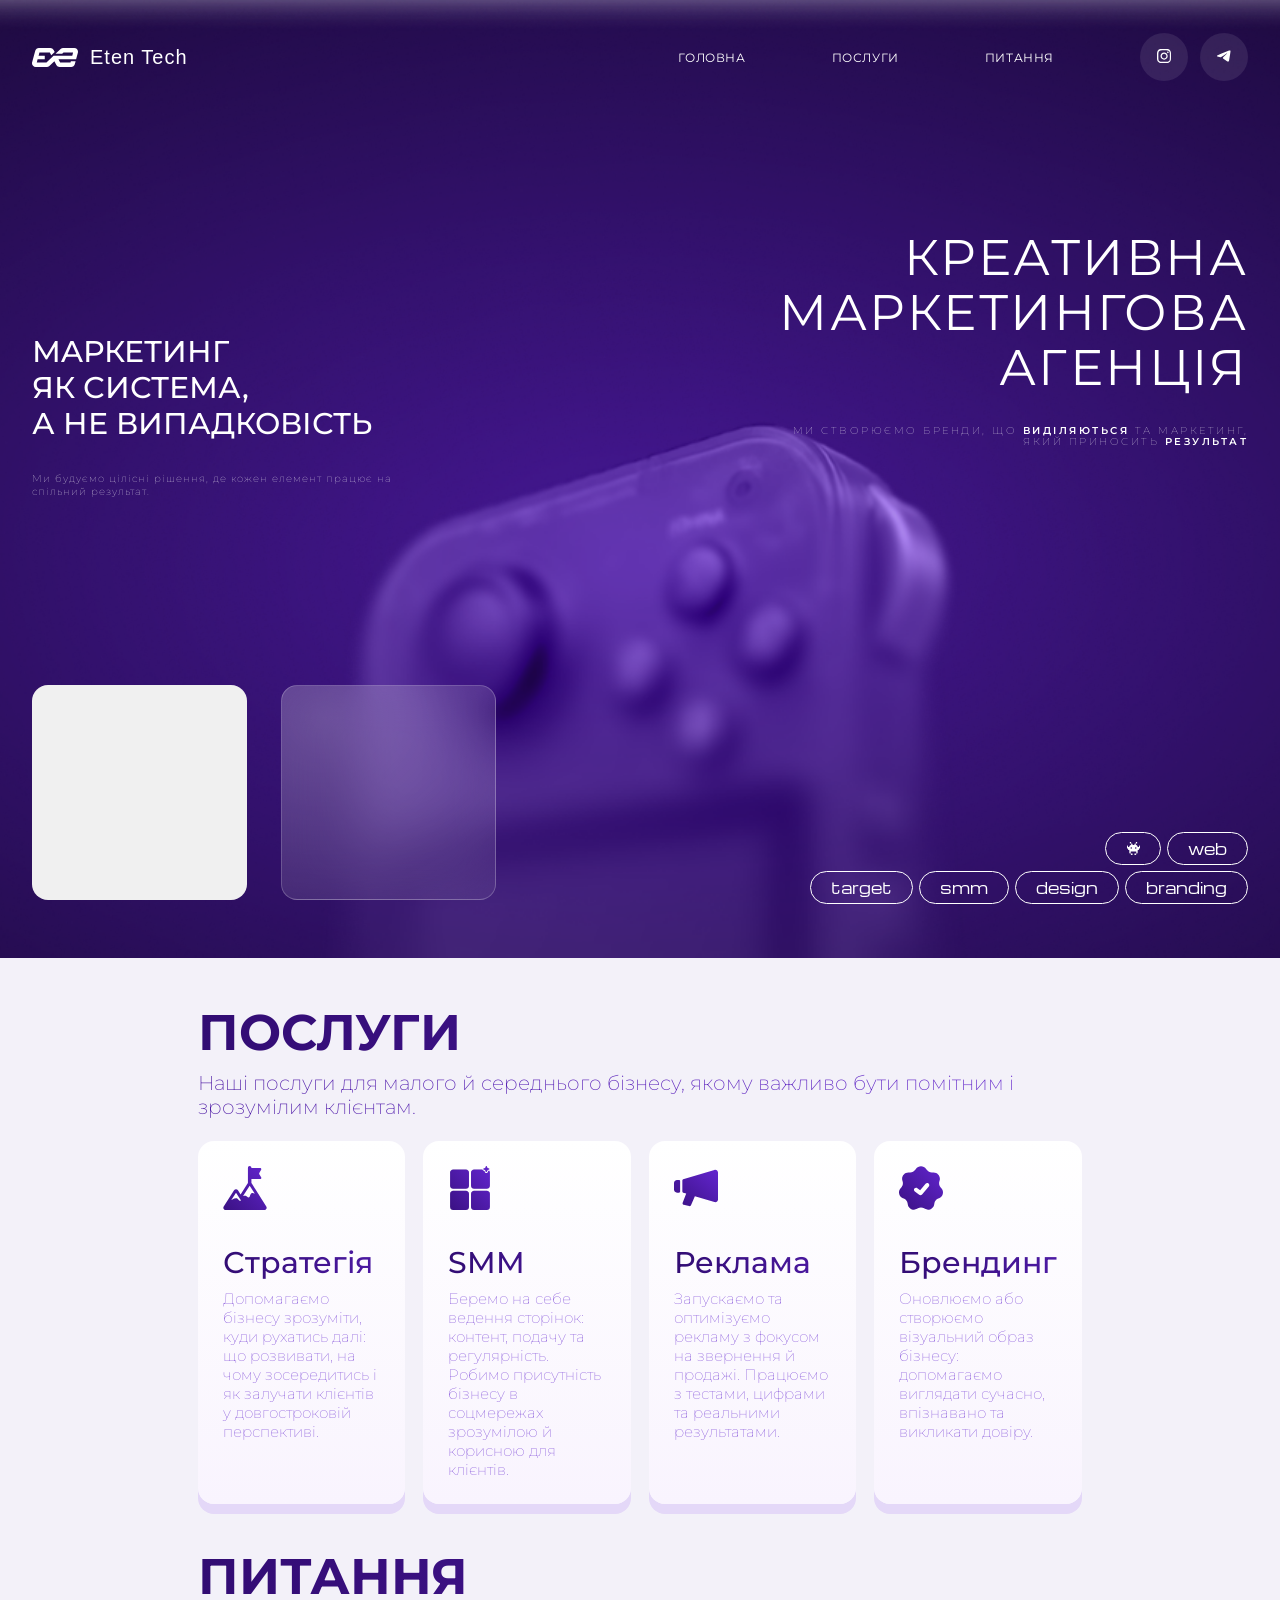
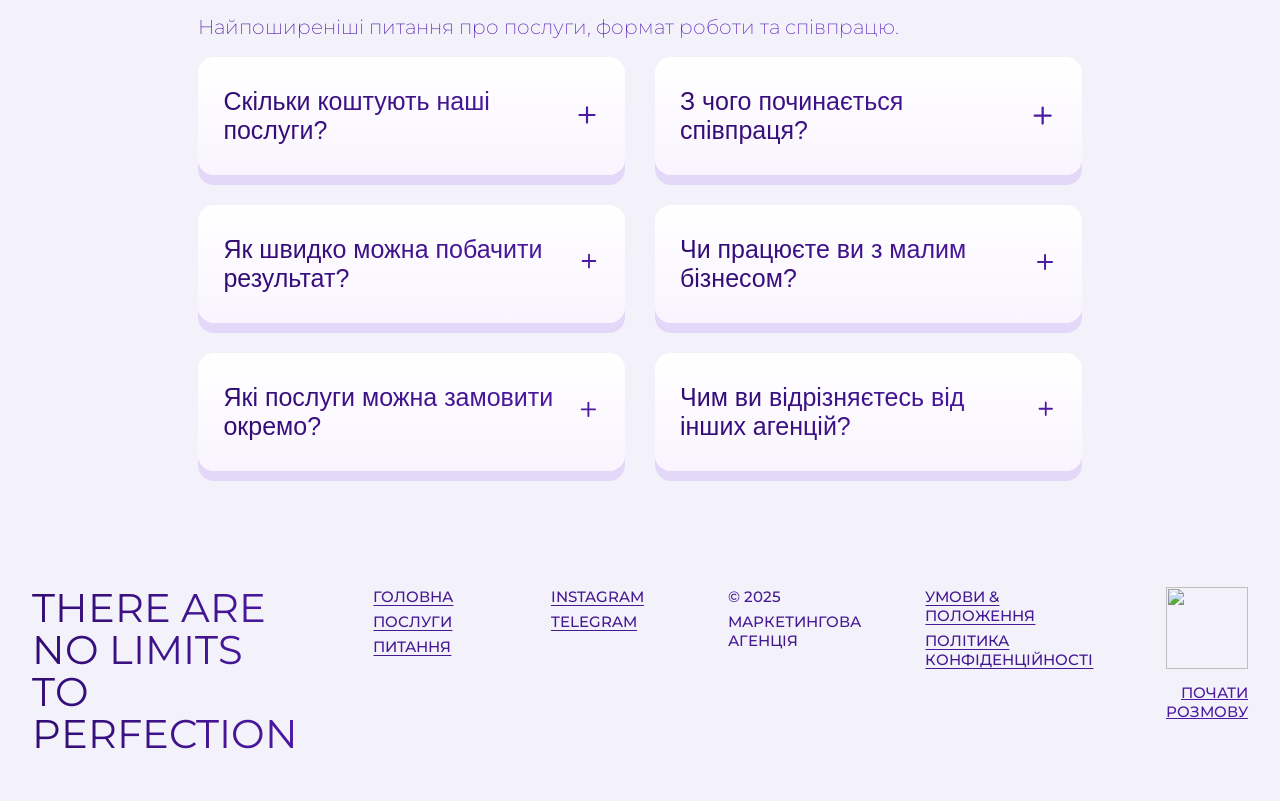
==== index.html @ 9792877c "Update font links in index.html" ====
<!doctype html>
<html lang="uk">
<head>
  <meta charset="utf-8">
  <meta name="viewport" content="width=device-width, initial-scale=1">
  <title>eten tech</title>
  <link rel="shortcut icon" href="images/logo_icon.svg" />
  <link rel="preconnect" href="https://fonts.googleapis.com">
  <link rel="preconnect" href="https://fonts.gstatic.com" crossorigin>
  <link rel="preload" as="image" href="images/hero-640.webp" media="(max-width: 600px)">
  <link rel="preload" as="image" href="images/hero-1080.webp" media="(min-width: 601px)">
  <link href="https://fonts.googleapis.com/css2?family=Montserrat:wght@300;400;500;600;700;800&display=swap" rel="stylesheet">
  <link href="https://fonts.googleapis.com/css2?family=Michroma&display=swap" rel="stylesheet">
  <link rel="stylesheet" href="css/style.css">
</head>
<body>

  <header class="header">
    <div class="header__inner">
      <div class="header__left">
        <div class="header__logo" aria-label="Eten Tech logo">
          <img src="images/logo.svg" alt="Eten Tech logo">
        </div>
        <div class="header__brand">Eten Tech</div>
      </div>

      <div class="header__right">
        <nav class="header__nav" aria-label="Навігація">
          <a class="header__link" href="#home">ГОЛОВНА</a>
          <a class="header__link" href="#services">ПОСЛУГИ</a>
          <a class="header__link" href="#faq">ПИТАННЯ</a>
        </nav>

        <div class="header__icons" aria-label="Соц. іконки">
          <a class="header__iconBtn" href="https://www.instagram.com/eten_tech/" target="_blank" rel="noopener" aria-label="Instagram">
            <span class="header__iconSvg"><img src="images/icon1.svg" alt=""></span>
          </a>
          <a class="header__iconBtn" href="#" target="_blank" rel="noopener" aria-label="Telegram">
            <span class="header__iconSvg"><img src="images/icon2.svg" alt=""></span>
          </a>
        </div>

        <button class="header__burger" type="button" aria-label="Menu" aria-expanded="false">
          <span></span><span></span><span></span>
        </button>
      </div>
    </div>

    <div class="header__drawer" aria-hidden="true">
      <nav class="header__drawerNav" aria-label="Навігація (mobile)">
        <a class="header__drawerLink" href="#home">ГОЛОВНА</a>
        <a class="header__drawerLink" href="#services">ПОСЛУГИ</a>
        <a class="header__drawerLink" href="#faq">ПИТАННЯ</a>
      </nav>
      <div class="header__drawerSocial" aria-label="Соцмережі">
        <a class="header__drawerIconBtn" href="https://www.instagram.com/eten_tech/" target="_blank" rel="noopener" aria-label="Instagram">
          <img src="images/icon1.svg" alt="">
        </a>
        <a class="header__drawerIconBtn" href="#" target="_blank" rel="noopener" aria-label="Telegram">
          <img src="images/icon2.svg" alt="">
        </a>
      </div>
    </div>
  </header>

  <section class="hero" id="home">
    <div class="hero__bg"></div>
    <div class="hero__inner">
      <div class="hero__leftBlock">
        <div class="hero__leftText">
          МAРКЕТИНГ<br>ЯК СИСТЕМА,<br>А НЕ ВИПАДКОВІСТЬ
        </div>
        <p class="hero__leftDesc">
          Ми будуємо цілісні рішення, де кожен елемент працює на спільний результат.
        </p>
        <div class="hero__squares">
          <div class="hero__square hero__square--light"></div>
          <div class="hero__square hero__square--glass"></div>
        </div>
      </div>

      <div class="hero__rightText">
        КРЕАТИВНА<br>МАРКЕТИНГОВА<br>АГЕНЦІЯ
        <p class="hero__desc">
          Ми створюємо бренди, що <span>виділяються</span> та маркетинг,<br>
          який приносить <span>результат</span>
        </p>
      </div>

      <div class="hero__chips">
        <div class="hero__chipsTop">
          <span class="chip chip--icon" aria-label="icon chip">
            <span class="chip__icon" aria-hidden="true">
              <img src="images/icon3.svg" alt="Icon 3">
            </span>
          </span>
          <span class="chip">web</span>
        </div>
        <div class="hero__chipsBottom">
          <span class="chip">target</span>
          <span class="chip">smm</span>
          <span class="chip">design</span>
          <span class="chip">branding</span>
        </div>
      </div>
    </div>
  </section>

  <main>
    <div class="container">
      <section id="services">
        <h3 class="sectionTitle">ПОСЛУГИ</h3>
        <p class="sectionDesc">
          Наші послуги для малого й середнього бізнесу, якому важливо бути помітним і зрозумілим клієнтам.
        </p>

        <div class="services">
          <article class="serviceCard">
            <div class="icon" aria-hidden="true">
              <img src="images/Vector.svg" alt="">
            </div>
            <h3>Стратегія</h3>
            <p>Допомагаємо бізнесу зрозуміти, куди рухатись далі: що розвивати, на чому зосередитись і як залучати клієнтів у довгостроковій перспективі.</p>
          </article>

          <article class="serviceCard">
            <div class="icon" aria-hidden="true">
              <img src="images/Vector-1.svg" alt="">
            </div>
            <h3>SMM</h3>
            <p>Беремо на себе ведення сторінок: контент, подачу та регулярність. Робимо присутність бізнесу в соцмережах зрозумілою й корисною для клієнтів.</p>
          </article>

          <article class="serviceCard">
            <div class="icon" aria-hidden="true">
              <img src="images/Vector-2.svg" alt="">
            </div>
            <h3>Реклама</h3>
            <p>Запускаємо та оптимізуємо рекламу з фокусом на звернення й продажі. Працюємо з тестами, цифрами та реальними результатами.</p>
          </article>

          <article class="serviceCard">
            <div class="icon" aria-hidden="true">
              <img src="images/Vector-3.svg" alt="">
            </div>
            <h3>Брендинг</h3>
            <p>Оновлюємо або створюємо візуальний образ бізнесу: допомагаємо виглядати сучасно, впізнавано та викликати довіру.</p>
          </article>
        </div>
      </section>

      <section class="faqWrap" id="faq">
        <h3 class="sectionTitle">ПИТАННЯ</h3>
        <p class="sectionDesc">Найпоширеніші питання про послуги, формат роботи та співпрацю.</p>

        <div class="faqGrid">
          <div class="faqCol" role="list">
            <div class="faqItem" data-open="false" role="listitem">
              <button class="faqBtn" type="button" aria-expanded="false">
                <span class="faqQ">Скільки коштують наші послуги?</span>
                <span class="plus" aria-hidden="true">
                  <svg viewBox="0 0 24 24" fill="none"><path d="M12 5v14M5 12h14" stroke="currentColor" stroke-width="2" stroke-linecap="round"/></svg>
                </span>
              </button>
              <div class="faqA"><p>Вартість залежить від задач, обсягу робіт та цілей бізнесу. Після короткого обговорення ми пропонуємо індивідуальний формат і бюджет.</p></div>
            </div>
            <div class="faqItem" data-open="false" role="listitem">
              <button class="faqBtn" type="button" aria-expanded="false">
                <span class="faqQ">Як швидко можна побачити результат?</span>
                <span class="plus" aria-hidden="true">
                  <svg viewBox="0 0 24 24" fill="none"><path d="M12 5v14M5 12h14" stroke="currentColor" stroke-width="2" stroke-linecap="round"/></svg>
                </span>
              </button>
              <div class="faqA"><p>Перші зміни зазвичай видно вже в перші 1-2 місяці. Стабільний ріст - це система й робота на дистанції.</p></div>
            </div>
            <div class="faqItem" data-open="false" role="listitem">
              <button class="faqBtn" type="button" aria-expanded="false">
                <span class="faqQ">Які послуги можна замовити окремо?</span>
                <span class="plus" aria-hidden="true">
                  <svg viewBox="0 0 24 24" fill="none"><path d="M12 5v14M5 12h14" stroke="currentColor" stroke-width="2" stroke-linecap="round"/></svg>
                </span>
              </button>
              <div class="faqA"><p>Окремо можна замовити стратегію, SMM-ведення, запуск реклами або брендинг.</p></div>
            </div>
          </div>

          <div class="faqCol" role="list">
            <div class="faqItem" data-open="false" role="listitem">
              <button class="faqBtn" type="button" aria-expanded="false">
                <span class="faqQ">З чого починається співпраця?</span>
                <span class="plus" aria-hidden="true">
                  <svg viewBox="0 0 24 24" fill="none"><path d="M12 5v14M5 12h14" stroke="currentColor" stroke-width="2" stroke-linecap="round"/></svg>
                </span>
              </button>
              <div class="faqA"><p>Починаємо з короткого знайомства та брифу: цілі, продукт, аудиторія, бюджет і очікування.</p></div>
            </div>
            <div class="faqItem" data-open="false" role="listitem">
              <button class="faqBtn" type="button" aria-expanded="false">
                <span class="faqQ">Чи працюєте ви з малим бізнесом?</span>
                <span class="plus" aria-hidden="true">
                  <svg viewBox="0 0 24 24" fill="none"><path d="M12 5v14M5 12h14" stroke="currentColor" stroke-width="2" stroke-linecap="round"/></svg>
                </span>
              </button>
              <div class="faqA"><p>Так. Ми підбираємо реалістичний формат і пріоритети, щоб результат відчувався в продажах.</p></div>
            </div>
            <div class="faqItem" data-open="false" role="listitem">
              <button class="faqBtn" type="button" aria-expanded="false">
                <span class="faqQ">Чим ви відрізняєтесь від інших агенцій?</span>
                <span class="plus" aria-hidden="true">
                  <svg viewBox="0 0 24 24" fill="none"><path d="M12 5v14M5 12h14" stroke="currentColor" stroke-width="2" stroke-linecap="round"/></svg>
                </span>
              </button>
              <div class="faqA"><p>Ми не “робимо разово”, а вибудовуємо систему: цілі → стратегія → контент → тести → аналітика.</p></div>
            </div>
          </div>
        </div>
      </section>
    </div>
  </main>

  <footer class="footer">
    <div class="footer__inner">
      <div class="footer__title">THERE ARE NO LIMITS<br>TO PERFECTION</div>
      <nav class="footer__col" aria-label="Навігація у футері">
        <a class="footer__link" href="#home">ГОЛОВНА</a>
        <a class="footer__link" href="#services">ПОСЛУГИ</a>
        <a class="footer__link" href="#faq">ПИТАННЯ</a>
      </nav>
      <div class="footer__col" aria-label="Соцмережі">
        <a class="footer__link" href="https://www.instagram.com/eten_tech/" target="_blank" rel="noopener">INSTAGRAM</a>
        <a class="footer__link" href="#" target="_blank" rel="noopener">TELEGRAM</a>
      </div>
      <div class="footer__col footer__meta">
        <div class="footer__metaText">© 2025</div>
        <div class="footer__metaText">МАРКЕТИНГОВА АГЕНЦІЯ</div>
      </div>
      <div class="footer__col footer__legal">
        <a class="footer__link" href="#">УМОВИ &amp; ПОЛОЖЕННЯ</a>
        <a class="footer__link" href="#">ПОЛІТИКА КОНФІДЕНЦІЙНОСТІ</a>
      </div>
      <a class="footer__cta" href="#contact">
        <span class="footer__ctaIcon"><img src="images/Rectangle 4342.svg" alt=""></span>
        <span class="footer__ctaText">ПОЧАТИ<br>РОЗМОВУ</span>
      </a>
    </div>
  </footer>

  <script src="js/script.js"></script>
</body>
</html>
---- css/style.css ----
:root {
  --bg-main: #F3F1F9;
  --accent-dark: #320C73;
  --accent-mid: #4D1AA4;
  --accent-light: #6325CF;
  --white: #ffffff;
  --glass-bg: rgba(255, 255, 255, 0.09);
  --transition: all 0.22s ease;
}

* {
  box-sizing: border-box;
  margin: 0;
  padding: 0;
}

html, body {
  width: 100%;
  overflow-x: hidden;
}

body {
  background: var(--bg-main);
  font-family: 'Montserrat', sans-serif;
  color: var(--accent-dark);
}

a {
  text-decoration: none;
  color: inherit;
  transition: var(--transition);
}

.container {
  padding-left: 15.5vw;
  padding-right: 15.5vw;
  margin: 0 auto;
}

.header {
  padding: 33px 2.5vw 0;
  color: var(--white);
  position: absolute;
  top: 0;
  left: 0;
  right: 0;
  z-index: 10;
}

.header__inner {
  display: flex;
  align-items: center;
  justify-content: space-between;
  min-height: 48px;
}

.header__left {
  display: flex;
  align-items: center;
  gap: 12px;
}

.header__logo {
  width: 46px;
  height: 19px;
}

.header__logo img {
  display: block;
  width: 100%;
}

.header__brand {
  font-family: "Helvetica Neue", Helvetica, Arial, sans-serif;
  font-weight: 100;
  font-size: 20px;
  letter-spacing: 0.05em;
}

.header__right {
  display: flex;
  align-items: center;
  gap: 86px;
}

.header__nav {
  display: flex;
  gap: 86px;
}

.header__link {
  font-size: 12px;
  text-transform: uppercase;
  letter-spacing: 0.05em;
}

.header__icons {
  display: flex;
  gap: 12px;
}

.header__iconBtn {
  width: 48px;
  height: 48px;
  border-radius: 50%;
  background: var(--glass-bg);
  display: grid;
  place-items: center;
}

.header__iconSvg img {
  width: 14px;
  height: 14px;
}

.header__burger {
  display: none;
  width: 48px;
  height: 48px;
  border-radius: 50%;
  border: 0;
  background: var(--glass-bg);
  cursor: pointer;
  position: relative;
}

.header__burger span {
  position: absolute;
  left: 14px;
  right: 14px;
  height: 2px;
  background: var(--white);
  border-radius: 2px;
}

.header__burger span:nth-child(1) { top: 16px; }
.header__burger span:nth-child(2) { top: 23px; }
.header__burger span:nth-child(3) { top: 30px; }

.header__drawer {
  display: none;
  padding: 12px 14px;
  width: min(86vw, 200px);
  position: absolute;
  top: 73px;
  right: 5vw;
  border-radius: 16px;
  background: rgba(255,255,255,0.12);
  border: 1px solid rgba(255,255,255,0.18);
  backdrop-filter: blur(16px);
  -webkit-backdrop-filter: blur(16px);
  opacity: 0;
  pointer-events: none;
  transform: translateY(-6px);
  transition: var(--transition);
  z-index: 20;
}

.header.is-open .header__drawer {
  opacity: 1;
  pointer-events: auto;
  transform: translateY(0);
}

.header__drawerNav {
  display: flex;
  flex-direction: column;
  gap: 8px;
}

.header__drawerLink {
  font-size: 15px;
  text-transform: uppercase;
  padding: 4px 0;
  color: var(--white);
}

.header__drawerSocial {
  margin-top: 12px;
  padding-top: 12px;
  border-top: 1px solid rgba(255,255,255,0.18);
  display: flex;
  gap: 12px;
}

.header__drawerIconBtn {
  width: 44px;
  height: 44px;
  border-radius: 50%;
  background: var(--glass-bg);
  display: grid;
  place-items: center;
}

.hero {
  position: relative;
  height: 958px;
  overflow: hidden;
}

.hero__bg {
  position: absolute;
  inset: 0;
  background-image: image-set(url("../images/hero-640.webp") 1x, url("../images/hero-1080.webp") 2x);
  background-size: cover;
  background-position: center;
  z-index: 0;
}

.hero__inner {
  position: relative;
  height: 958px;
  z-index: 1;
}

.hero__rightText {
  position: absolute;
  right: 2.5vw;
  top: 230px;
  text-align: right;
  color: var(--white);
  text-transform: uppercase;
  font-size: 50px;
  line-height: 1.1;
  max-width: 520px;
  letter-spacing: 0.05em;
}

.hero__leftBlock {
  position: absolute;
  left: 2.5vw;
  top: 334px;
}

.hero__leftText {
  color: var(--white);
  font-weight: 500;
  font-size: 30px;
  line-height: 1.2;
  text-transform: uppercase;
  max-width: 420px;
}

.hero__leftDesc {
  margin-top: 30px;
  max-width: 360px;
  font-size: 10px;
  font-weight: 100;
  letter-spacing: 0.1em;
  color: var(--white);
}

.hero__squares {
  display: flex;
  gap: 34px;
  margin-top: 205px;
}

.hero__square {
  width: 215px;
  height: 215px;
  border-radius: 16px;
  transform: translateY(-18px);
}

.hero__square--light { background: #F0F0F0; }

.hero__square--glass {
  position: relative;
  background: radial-gradient(140% 120% at 20% 15%, rgba(255,255,255,0.26) 0%, rgba(255,255,255,0.05) 100%);
  border: 1px solid rgba(255,255,255,0.22);
  backdrop-filter: blur(22px);
  -webkit-backdrop-filter: blur(22px);
}

.hero__desc {
  margin-top: 30px;
  font-size: 10px;
  font-weight: 100;
  color: var(--white);
  text-align: right;
}

.hero__desc span { font-weight: 600; }

.hero__chips {
  position: absolute;
  right: 2.5vw;
  bottom: 54px;
  display: flex;
  flex-direction: column;
  gap: 6px;
  align-items: flex-end;
}

.hero__chipsTop, .hero__chipsBottom {
  display: flex;
  gap: 6px;
}

.chip {
  height: 33px;
  display: inline-flex;
  align-items: center;
  padding: 0 20px;
  border-radius: 999px;
  font-family: "Michroma", sans-serif;
  font-size: 15px;
  color: var(--white);
  border: 1px solid var(--white);
}

.chip--icon { width: 56px; padding: 0; justify-content: center; }

main { padding: 44px 0 70px; }

.sectionTitle {
  font-size: 50px;
  background: linear-gradient(to right, var(--accent-dark), var(--accent-mid));
  -webkit-background-clip: text;
  background-clip: text;
  -webkit-text-fill-color: transparent;
}

.sectionDesc {
  margin-top: 8px;
  background: linear-gradient(to right, var(--accent-mid), var(--accent-light));
  -webkit-background-clip: text;
  -webkit-text-fill-color: transparent;
  font-size: 20px;
  font-weight: 200;
}

.services {
  margin-top: 22px;
  display: grid;
  grid-template-columns: repeat(4, 1fr);
  gap: 18px;
}

.serviceCard {
  border-radius: 16px;
  background: linear-gradient(var(--white), #F9F4FE);
  box-shadow: 0 10px 0 #E4D8F8;
  padding: 25px;
  min-height: 168px;
}

.icon { margin-bottom: 30px; }
.icon img { width: 44px; height: 44px; }

.serviceCard h3 {
  font-size: 30px;
  font-weight: 500;
  background: linear-gradient(to right, var(--accent-dark), var(--accent-mid));
  -webkit-background-clip: text;
  -webkit-text-fill-color: transparent;
  margin-bottom: 8px;
}

.serviceCard p { color: var(--accent-light); font-size: 15px; font-weight: 100; }

.faqWrap { margin-top: 42px; }
.faqGrid { margin-top: 18px; display: grid; grid-template-columns: 1fr 1fr; gap: 30px; }
.faqCol { display: flex; flex-direction: column; gap: 30px; }

.faqItem {
  border-radius: 16px;
  background: linear-gradient(var(--white), #F9F4FE);
  box-shadow: 0 10px 0 #E4D8F8;
  overflow: hidden;
}

.faqBtn {
  width: 100%;
  padding: 30px 25px;
  display: flex;
  align-items: center;
  justify-content: space-between;
  background: transparent;
  border: 0;
  cursor: pointer;
}

.faqQ {
  font-weight: 500;
  font-size: 25px;
  background: linear-gradient(to right, var(--accent-dark), var(--accent-mid));
  -webkit-background-clip: text;
  -webkit-text-fill-color: transparent;
  text-align: left;
}

.plus { width: 28px; height: 28px; transition: transform 0.18s ease; color: var(--accent-mid); }

.faqA {
  max-height: 0;
  overflow: hidden;
  transition: max-height 0.22s ease;
  padding: 0 16px;
}

.faqA p { color: var(--accent-light); font-size: 15px; padding-bottom: 14px; }

.faqItem[data-open="true"] .faqA { max-height: 220px; }
.faqItem[data-open="true"] .plus { transform: rotate(45deg); }

.footer { padding: 46px 2.5vw; }
.footer__inner {
  display: grid;
  grid-template-columns: 2.2fr 0.9fr 0.9fr 0.9fr 1.4fr auto;
  gap: 24px 64px;
}

.footer__title {
  font-size: 40px;
  background: linear-gradient(to right, var(--accent-dark), var(--accent-mid));
  -webkit-background-clip: text;
  -webkit-text-fill-color: transparent;
  text-transform: uppercase;
  line-height: 1.05;
}

.footer__col { display: flex; flex-direction: column; gap: 6px; }

.footer__link {
  font-size: 15px;
  font-weight: 500;
  text-transform: uppercase;
  color: #451992;
  text-decoration: underline;
  text-underline-offset: 3px;
}

.footer__metaText { font-size: 15px; font-weight: 500; color: #451992; text-transform: uppercase; }

.footer__cta { display: flex; flex-direction: column; align-items: flex-end; gap: 10px; color: var(--accent-mid); }
.footer__ctaIcon img { width: 82px; height: 82px; }
.footer__ctaText { font-size: 15px; font-weight: 500; text-transform: uppercase; text-decoration: underline; text-align: right; }

@media (max-width: 1000px) {
  .container, .footer { padding-left: 5vw; padding-right: 5vw; }
  .header { padding: 18px 5vw 0; }
  .header__nav, .header__icons { display: none; }
  .header__burger { display: block; }
  .hero, .hero__inner { height: 820px; }
  .hero__leftBlock { bottom: 200px; top: auto; left: 5vw; }
  .hero__leftText { font-size: 18px; }
  .hero__squares { display: none; }
  .hero__rightText { font-size: 34px; left: 5vw; }
  .hero__chips { bottom: 24px; right: 5vw; }
  .services { grid-template-columns: repeat(2, 1fr); }
  .faqGrid { grid-template-columns: 1fr; }
  .footer__inner { grid-template-columns: 1.6fr 1fr 1fr; }
  .footer__title { grid-column: 1 / -1; font-size: 30px; }
}
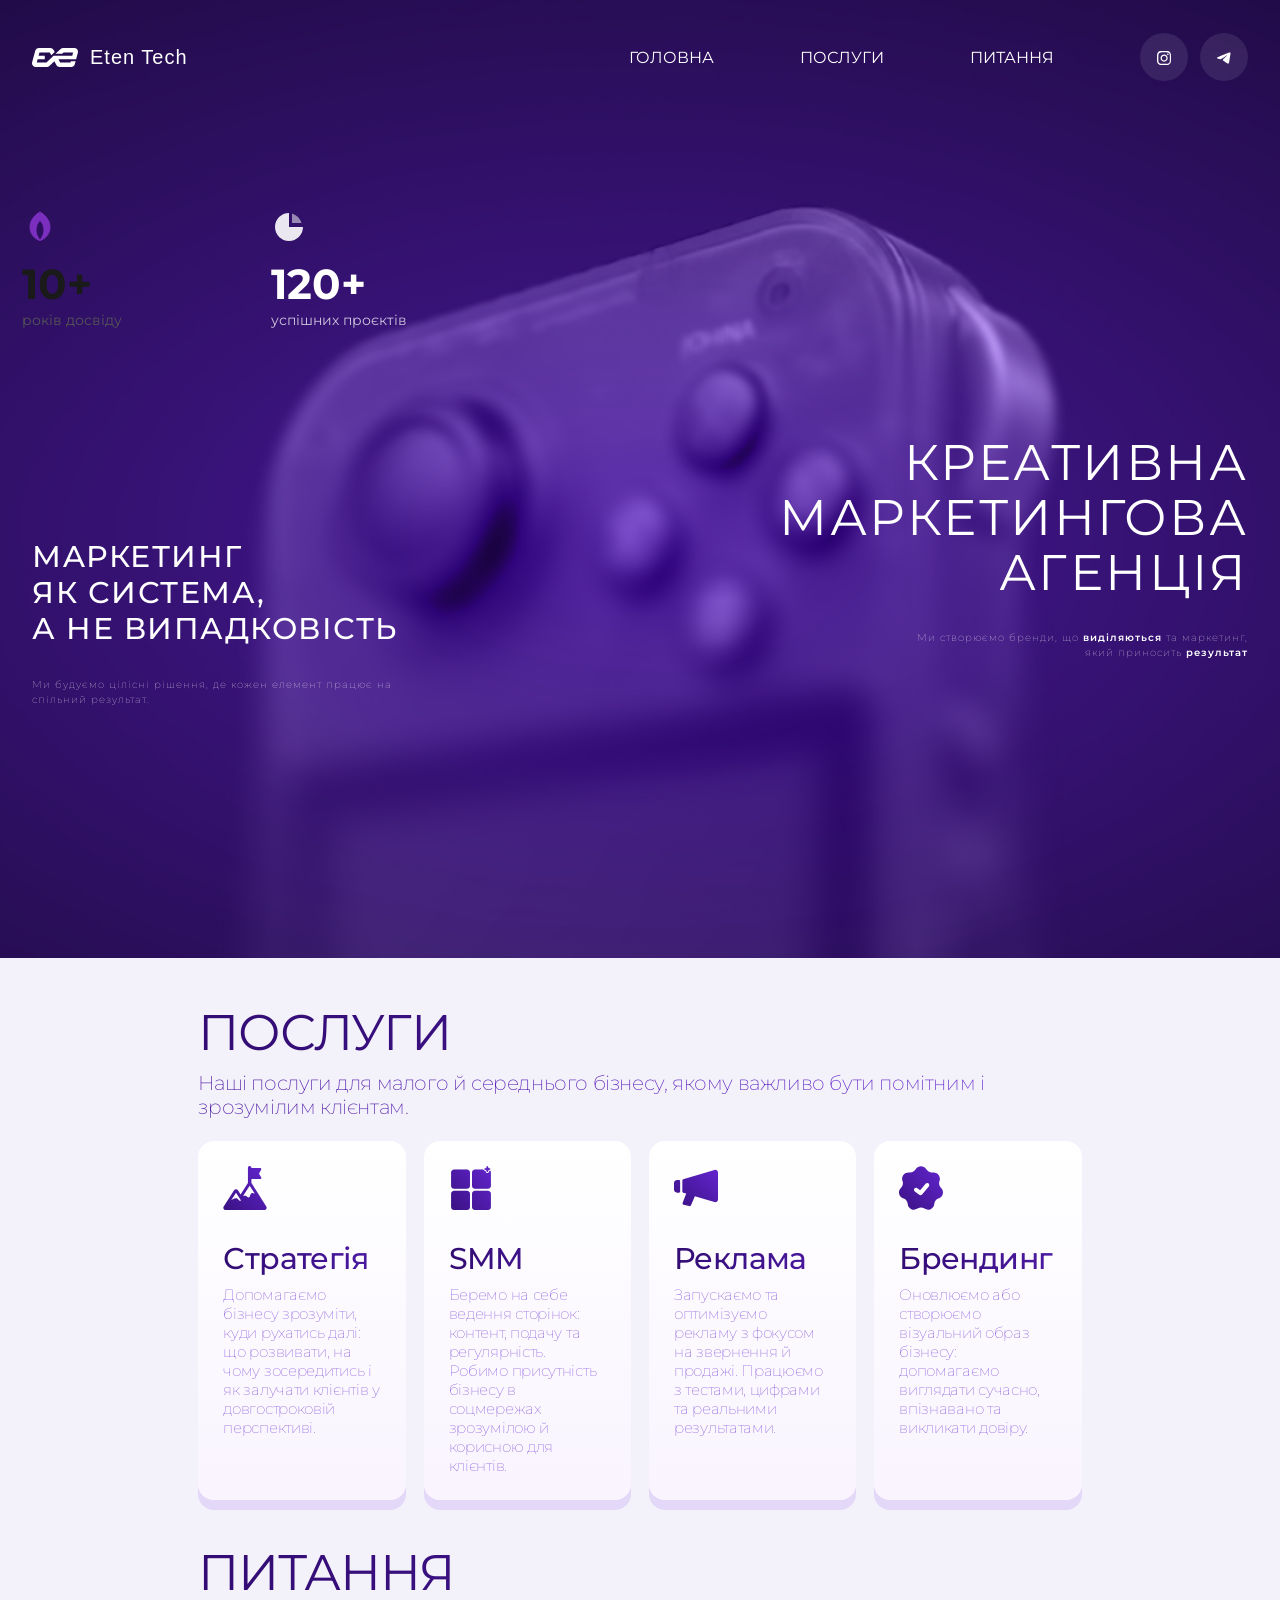
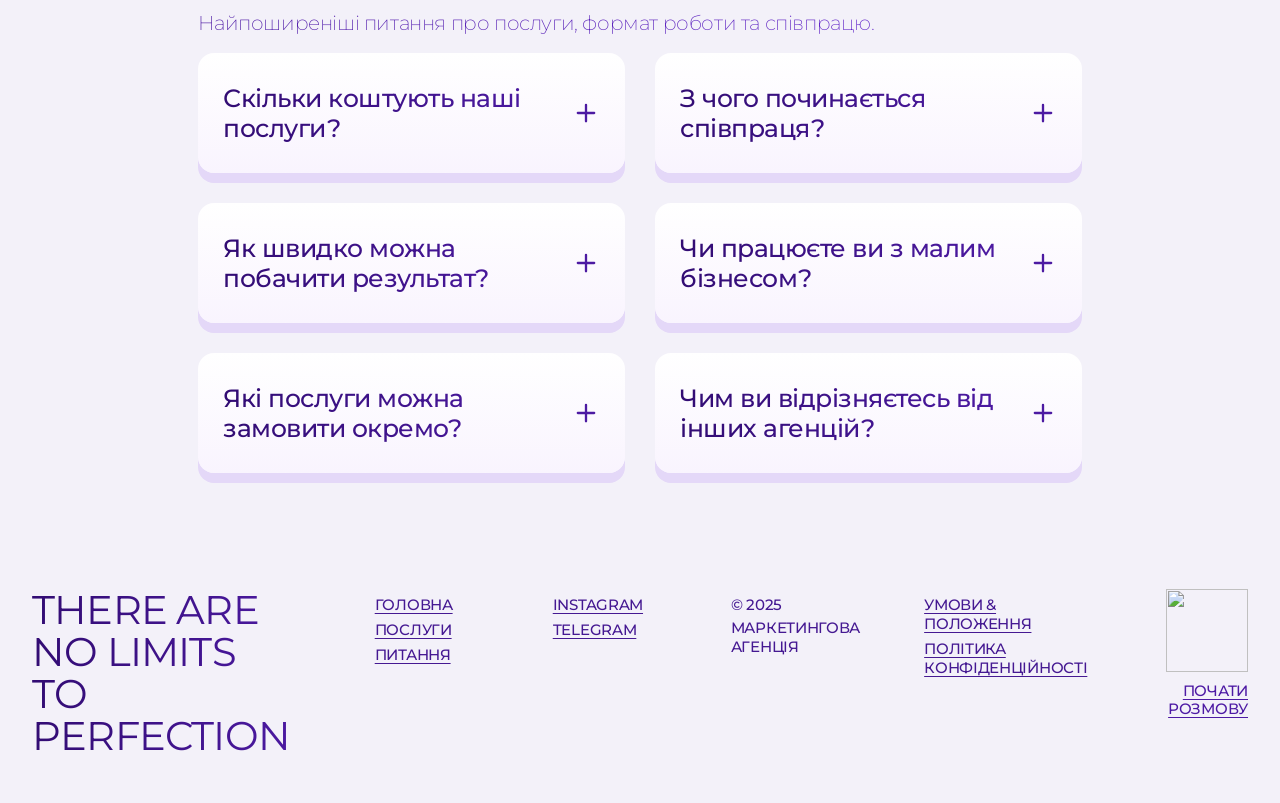
==== commit 6f0234cb: "Update index.html" ====
--- a/index.html
+++ b/index.html
@@ -7,8 +7,8 @@
   <link rel="shortcut icon" href="images/logo_icon.svg" />
   <link rel="preconnect" href="https://fonts.googleapis.com">
   <link rel="preconnect" href="https://fonts.gstatic.com" crossorigin>
-  <link rel="preload" as="image" href="images/hero-640.webp" media="(max-width: 600px)">
-  <link rel="preload" as="image" href="images/hero-1080.webp" media="(min-width: 601px)">
+  <link rel="preload" as="image" href="images/hero-640.webp" media="(max-width: 600px)" fetchpriority="high">
+  <link rel="preload" as="image" href="images/hero-1080.webp" media="(min-width: 601px)" fetchpriority="high">
   <link href="https://fonts.googleapis.com/css2?family=Montserrat:wght@300;400;500;600;700;800&display=swap" rel="stylesheet">
   <link href="https://fonts.googleapis.com/css2?family=Michroma&display=swap" rel="stylesheet">
   <link rel="stylesheet" href="css/style.css">
@@ -66,6 +66,7 @@
   <section class="hero" id="home">
     <div class="hero__bg"></div>
     <div class="hero__inner">
+
       <div class="hero__leftBlock">
         <div class="hero__leftText">
           МAРКЕТИНГ<br>ЯК СИСТЕМА,<br>А НЕ ВИПАДКОВІСТЬ
@@ -73,9 +74,24 @@
         <p class="hero__leftDesc">
           Ми будуємо цілісні рішення, де кожен елемент працює на спільний результат.
         </p>
-        <div class="hero__squares">
-          <div class="hero__square hero__square--light"></div>
-          <div class="hero__square hero__square--glass"></div>
+      </div>
+
+      <div class="hero__squares">
+        <div class="hero__square hero__square--light">
+          <svg class="hero__square-icon" width="36" height="36" viewBox="0 0 36 36" fill="none" xmlns="http://www.w3.org/2000/svg">
+            <path d="M18 3C18 3 8 8 8 18C8 24.627 12.477 30.22 18.5 31.5C18.5 31.5 14 27 14 21C14 17.134 15.686 13.667 18 11.5C20.314 13.667 22 17.134 22 21C22 27 17.5 31.5 17.5 31.5C23.523 30.22 28 24.627 28 18C28 8 18 3 18 3Z" fill="#7B2FBE" stroke="#7B2FBE" stroke-width="1" stroke-linejoin="round"/>
+          </svg>
+          <div class="hero__square-number">10+</div>
+          <div class="hero__square-label">років досвіду</div>
+        </div>
+
+        <div class="hero__square hero__square--glass">
+          <svg class="hero__square-icon" width="36" height="36" viewBox="0 0 36 36" fill="none" xmlns="http://www.w3.org/2000/svg">
+            <path d="M18 4C10.268 4 4 10.268 4 18C4 25.732 10.268 32 18 32C25.732 32 32 25.732 32 18H18V4Z" fill="white" opacity="0.9"/>
+            <path d="M21 4.5C25.5 5.9 29.1 9.5 30.5 14H21V4.5Z" fill="white" opacity="0.5"/>
+          </svg>
+          <div class="hero__square-number">120+</div>
+          <div class="hero__square-label">успішних проєктів</div>
         </div>
       </div>
 
@@ -103,6 +119,7 @@
           <span class="chip">branding</span>
         </div>
       </div>
+
     </div>
   </section>
 
@@ -210,7 +227,7 @@
                   <svg viewBox="0 0 24 24" fill="none"><path d="M12 5v14M5 12h14" stroke="currentColor" stroke-width="2" stroke-linecap="round"/></svg>
                 </span>
               </button>
-              <div class="faqA"><p>Ми не “робимо разово”, а вибудовуємо систему: цілі → стратегія → контент → тести → аналітика.</p></div>
+              <div class="faqA"><p>Ми не "робимо разово", а вибудовуємо систему: цілі → стратегія → контент → тести → аналітика.</p></div>
             </div>
           </div>
         </div>
--- a/css/style.css
+++ b/css/style.css
@@ -1,456 +1,981 @@
-:root {
-  --bg-main: #F3F1F9;
-  --accent-dark: #320C73;
-  --accent-mid: #4D1AA4;
-  --accent-light: #6325CF;
-  --white: #ffffff;
-  --glass-bg: rgba(255, 255, 255, 0.09);
-  --transition: all 0.22s ease;
-}
-
 * {
-  box-sizing: border-box;
-  margin: 0;
-  padding: 0;
-}
-
-html, body {
-  width: 100%;
-  overflow-x: hidden;
-}
-
-body {
-  background: var(--bg-main);
-  font-family: 'Montserrat', sans-serif;
-  color: var(--accent-dark);
-}
-
-a {
-  text-decoration: none;
-  color: inherit;
-  transition: var(--transition);
-}
-
-.container {
-  padding-left: 15.5vw;
-  padding-right: 15.5vw;
-  margin: 0 auto;
-}
-
-.header {
-  padding: 33px 2.5vw 0;
-  color: var(--white);
-  position: absolute;
-  top: 0;
-  left: 0;
-  right: 0;
-  z-index: 10;
-}
-
-.header__inner {
-  display: flex;
-  align-items: center;
-  justify-content: space-between;
-  min-height: 48px;
-}
-
-.header__left {
-  display: flex;
-  align-items: center;
-  gap: 12px;
-}
-
-.header__logo {
-  width: 46px;
-  height: 19px;
-}
-
-.header__logo img {
-  display: block;
-  width: 100%;
-}
-
-.header__brand {
-  font-family: "Helvetica Neue", Helvetica, Arial, sans-serif;
-  font-weight: 100;
-  font-size: 20px;
-  letter-spacing: 0.05em;
-}
-
-.header__right {
-  display: flex;
-  align-items: center;
-  gap: 86px;
-}
-
-.header__nav {
-  display: flex;
-  gap: 86px;
-}
-
-.header__link {
-  font-size: 12px;
-  text-transform: uppercase;
-  letter-spacing: 0.05em;
-}
-
-.header__icons {
-  display: flex;
-  gap: 12px;
-}
-
-.header__iconBtn {
-  width: 48px;
-  height: 48px;
-  border-radius: 50%;
-  background: var(--glass-bg);
-  display: grid;
-  place-items: center;
-}
-
-.header__iconSvg img {
-  width: 14px;
-  height: 14px;
-}
-
-.header__burger {
-  display: none;
-  width: 48px;
-  height: 48px;
-  border-radius: 50%;
-  border: 0;
-  background: var(--glass-bg);
-  cursor: pointer;
-  position: relative;
-}
-
-.header__burger span {
-  position: absolute;
-  left: 14px;
-  right: 14px;
-  height: 2px;
-  background: var(--white);
-  border-radius: 2px;
-}
-
-.header__burger span:nth-child(1) { top: 16px; }
-.header__burger span:nth-child(2) { top: 23px; }
-.header__burger span:nth-child(3) { top: 30px; }
-
-.header__drawer {
-  display: none;
-  padding: 12px 14px;
-  width: min(86vw, 200px);
-  position: absolute;
-  top: 73px;
-  right: 5vw;
-  border-radius: 16px;
-  background: rgba(255,255,255,0.12);
-  border: 1px solid rgba(255,255,255,0.18);
-  backdrop-filter: blur(16px);
-  -webkit-backdrop-filter: blur(16px);
-  opacity: 0;
-  pointer-events: none;
-  transform: translateY(-6px);
-  transition: var(--transition);
-  z-index: 20;
-}
-
-.header.is-open .header__drawer {
-  opacity: 1;
-  pointer-events: auto;
-  transform: translateY(0);
-}
-
-.header__drawerNav {
-  display: flex;
-  flex-direction: column;
-  gap: 8px;
-}
-
-.header__drawerLink {
-  font-size: 15px;
-  text-transform: uppercase;
-  padding: 4px 0;
-  color: var(--white);
-}
-
-.header__drawerSocial {
-  margin-top: 12px;
-  padding-top: 12px;
-  border-top: 1px solid rgba(255,255,255,0.18);
-  display: flex;
-  gap: 12px;
-}
-
-.header__drawerIconBtn {
-  width: 44px;
-  height: 44px;
-  border-radius: 50%;
-  background: var(--glass-bg);
-  display: grid;
-  place-items: center;
-}
-
-.hero {
-  position: relative;
-  height: 958px;
-  overflow: hidden;
-}
-
-.hero__bg {
-  position: absolute;
-  inset: 0;
-  background-image: image-set(url("../images/hero-640.webp") 1x, url("../images/hero-1080.webp") 2x);
+      box-sizing: border-box;
+      margin: 0;
+      padding: 0;
+    }
+
+    body {
+      background: #F3F1F9;
+      font-family: 'Montserrat', sans-serif;
+    }
+
+    a {
+      text-decoration: none;
+      color: inherit;
+    }
+
+    /* ===== Layout ===== */
+    .container {
+      padding-left: 15.5vw;
+      padding-right: 15.5vw;
+      margin: 0 auto;
+    }
+
+    /* ===== Header (точно под твои требования) ===== */
+    .header{
+      /* отступы 2.5% от ширины экрана только для хедера */
+      padding-left: 2.5vw;
+      padding-right: 2.5vw;
+      padding-top: 33px;   /* можно потом доточить */
+      padding-bottom: 0;
+      color: rgb(255, 255, 255);
+
+      position: absolute;
+      top: 0;
+      left: 0;
+      right: 0;
+      z-index: 10;
+    }
+
+    .header__inner{
+      display:flex;
+      align-items:center;
+      justify-content:space-between;
+      min-height: 48px;
+    }
+
+    /* left: logo + brand */
+    .header__left{
+      display:flex;
+      align-items:center;
+      gap: 12px;
+    }
+
+    .header__logo{
+      width: 46px;
+      height: 19px;
+      display:block;
+    }
+
+    /* Helvetica Neue Thin, 20px */
+    .header__brand{
+      font-family: "Helvetica Neue", Helvetica, Arial, sans-serif;
+      font-weight: 100;          /* thin */
+      font-size: 20px;
+      line-height: 1;
+      letter-spacing: 0.05em;
+    }
+
+    /* right: nav + circles */
+    .header__right{
+      display:flex;
+      align-items:center;
+      gap: 86px; /* расстояние между якорями и кружками (если нужно — скажешь) */
+    }
+
+    /* nav */
+    .header__nav{
+      display:flex;
+      align-items:center;
+      gap: 86px;                /* между якорями 86px */
+    }
+
+    .header__link{
+      font-family: "Montserrat", sans-serif;
+      font-weight: 400;         /* regular */
+      font-size: 16px;
+      letter-spacing: 0;
+      text-transform: uppercase;
+      letter-spacing: 0em;
+    }
+
+    /* icon buttons */
+    .header__icons{
+      display:flex;
+      align-items:center;
+      gap: 12px;                /* между кружками (если другое — скажешь) */
+    }
+
+    .header__iconBtn{
+      width: 48px;
+      height: 48px;
+      border-radius: 999px;
+      border: 0;
+      background: rgba(255,255,255,0.09);  /* белый 9% */
+      display:grid;
+      place-items:center;
+      cursor:pointer;
+      padding: 0;
+    }
+
+    .header__iconSvg{
+      width: 14px;
+      height: 14px;
+      display:block;
+    }
+
+    /* ===== добавлено: burger + drawer ===== */
+    .header__burger{
+      display:none; /* включим на мобилке */
+      width: 48px;
+      height: 48px;
+      border-radius: 999px;
+      border: 0;
+      background: rgba(255,255,255,0.09);
+      cursor:pointer;
+      padding: 0;
+      position: relative;
+    }
+
+    .header__burger span{
+      position:absolute;
+      left: 14px;
+      right: 14px;
+      height: 2px;
+      background: #fff;
+      border-radius: 2px;
+    }
+
+    .header__burger span:nth-child(1){ top: 16px; }
+    .header__burger span:nth-child(2){ top: 23px; }
+    .header__burger span:nth-child(3){ top: 30px; }
+
+    .header__drawer{
+      display:none; /* включим на мобилке */
+    }
+
+    /* ===== Hero ===== */
+    .hero{
+      position: relative;
+      height: 958px;
+      width: 100%;
+      overflow: hidden;
+    }
+
+    .hero__bg{
+      position: absolute;
+      inset: 0;
+       background-image: image-set(
+    url("../images/hero-640.webp") 1x,
+    url("../images/hero-1080.webp") 2x
+  );
   background-size: cover;
   background-position: center;
-  z-index: 0;
-}
-
-.hero__inner {
-  position: relative;
-  height: 958px;
-  z-index: 1;
-}
-
-.hero__rightText {
-  position: absolute;
-  right: 2.5vw;
-  top: 230px;
-  text-align: right;
-  color: var(--white);
-  text-transform: uppercase;
-  font-size: 50px;
-  line-height: 1.1;
-  max-width: 520px;
-  letter-spacing: 0.05em;
-}
-
-.hero__leftBlock {
-  position: absolute;
-  left: 2.5vw;
-  top: 334px;
-}
-
-.hero__leftText {
-  color: var(--white);
-  font-weight: 500;
-  font-size: 30px;
-  line-height: 1.2;
-  text-transform: uppercase;
-  max-width: 420px;
-}
-
-.hero__leftDesc {
-  margin-top: 30px;
-  max-width: 360px;
-  font-size: 10px;
-  font-weight: 100;
-  letter-spacing: 0.1em;
-  color: var(--white);
-}
-
-.hero__squares {
-  display: flex;
-  gap: 34px;
-  margin-top: 205px;
-}
-
-.hero__square {
+  background-repeat: no-repeat;
+      z-index: 0;
+    }
+
+    .hero__inner{
+      position: relative;
+      height: 958px;
+      z-index: 1;
+    }
+
+    .hero__rightText{
+      position: absolute;
+      right: 2.5vw;
+      top: calc(33px + 48px + 149px);
+      text-align: right;
+      color: #fff;
+      text-transform: uppercase;
+      font-family: "Montserrat", sans-serif;
+      font-weight: 400;
+      font-size: 50px;
+      line-height: 1.1;
+      max-width: 520px;
+      letter-spacing: 0.05em;
+    }
+
+    .hero__leftBlock{
+      position: absolute;
+      left: 2.5vw;
+      top: calc(33px + 48px + 253px);
+    }
+
+    .hero__leftText{
+      color: #fff;
+      font-family: "Montserrat", sans-serif;
+      font-weight: 500;
+      font-size: 30px;
+      line-height: 1.2;
+      letter-spacing: 0.05em;
+      text-transform: uppercase;
+      max-width: 420px;
+    }
+
+    .hero__leftDesc{
+      margin-top: 30px;
+      max-width: 360px;
+      font-size: 10px;
+      font-weight: 100;
+      letter-spacing: 0.10em;
+      line-height: 1.5;
+      color: #fff;
+      position: static;
+    }
+
+    .hero__squares{
+      display: flex;
+      gap: 34px;
+      margin-top: 205px;
+    }
+
+    .hero__square {
   width: 215px;
   height: 215px;
   border-radius: 16px;
   transform: translateY(-18px);
-}
-
-.hero__square--light { background: #F0F0F0; }
-
-.hero__square--glass {
-  position: relative;
-  background: radial-gradient(140% 120% at 20% 15%, rgba(255,255,255,0.26) 0%, rgba(255,255,255,0.05) 100%);
-  border: 1px solid rgba(255,255,255,0.22);
-  backdrop-filter: blur(22px);
-  -webkit-backdrop-filter: blur(22px);
-}
-
-.hero__desc {
-  margin-top: 30px;
-  font-size: 10px;
-  font-weight: 100;
-  color: var(--white);
-  text-align: right;
-}
-
-.hero__desc span { font-weight: 600; }
-
-.hero__chips {
-  position: absolute;
-  right: 2.5vw;
-  bottom: 54px;
+  padding: 22px;
   display: flex;
   flex-direction: column;
-  gap: 6px;
-  align-items: flex-end;
-}
-
-.hero__chipsTop, .hero__chipsBottom {
+  align-items: flex-start;
+  justify-content: flex-start;
+}
+
+.hero__square-icon {
+  margin-bottom: 18px;
+  flex-shrink: 0;
+}
+
+.hero__square-number {
+  font-size: 42px;
+  font-weight: 700;
+  line-height: 1;
+  margin-bottom: 6px;
+}
+
+.hero__square-label {
+  font-size: 14px;
+  font-weight: 400;
+  line-height: 1.3;
+}
+
+.hero__square--light .hero__square-number {
+  color: #1a1a1a;
+}
+.hero__square--light .hero__square-label {
+  color: #555;
+}
+
+.hero__square--glass .hero__square-number {
+  color: #ffffff;
+}
+.hero__square--glass .hero__square-label {
+  color: rgba(255, 255, 255, 0.75);
+}
+    .hero__desc{
+      margin-top: 30px;
+      font-size: 10px;
+      font-weight: 100;
+      line-height: 1.5;
+      text-transform: none;
+      letter-spacing: 0.1em;
+      color: #fff;
+      text-align: right;
+      word-wrap: break-word;
+    }
+
+    .hero__desc span{
+      font-weight: 600;
+    }
+
+    .hero__chips{
+      position: absolute;
+      right: 2.5vw;
+      bottom: 0;
+      transform: translateY(-54px);
+      display: flex;
+      flex-direction: column;
+      gap: 6px;
+      align-items: flex-end;
+    }
+
+    .hero__chipsTop{
+      display: flex;
+      gap: 6px;
+      justify-content: flex-end;
+      width: fit-content;
+    }
+
+    .hero__chipsBottom{
+      display: flex;
+      gap: 6px;
+      justify-content: flex-end;
+      width: fit-content;
+    }
+
+    .chip{
+      height: 33px;
+      display: inline-flex;
+      align-items: center;
+      justify-content: center;
+      padding: 0 20px;
+      border-radius: 999px;
+      font-family: "Michroma", sans-serif;
+      font-size: 15px;
+      font-weight: 400;
+      letter-spacing: 0.05em;
+      line-height: 1;
+      color: rgb(255, 255, 255);
+      border: 1px solid rgb(255, 255, 255);
+      background: rgba(255,255,255,0.00);
+    }
+
+    .chip--icon{
+      width: 56px;
+      padding: 0;
+    }
+
+    .chip__icon{
+      width: 13px;
+      height: 13px;
+      display: inline-flex;
+      align-items: center;
+      justify-content: center;
+    }
+
+    .chip__icon img{
+      width: 13px;
+      height: 13px;
+      display:block;
+    }
+
+    .hero__left,
+    .hero__center,
+    .hero__right {
+      min-height: 200px;
+    }
+
+    /* ===== Main Light Section ===== */
+    main{
+      background: #F3F1F9;
+      padding: 44px 0 70px;
+    }
+
+    .sectionTitle{
+      margin: 0;
+      font-size: 50px;
+      letter-spacing: -0.02em;
+      font-weight: 400;
+      background: linear-gradient(to right, #320C73 0%, #4D1AA4 100%);
+      -webkit-background-clip: text;
+      background-clip: text;
+      -webkit-text-fill-color: transparent;
+      color: transparent;
+    }
+
+    .sectionDesc{
+      margin: 8px 0 0;
+      background: linear-gradient(to right, #4D1AA4 0%, #6627D4 100%);
+      -webkit-background-clip: text;
+      background-clip: text;
+      -webkit-text-fill-color: transparent;
+      color: transparent;
+      font-size: 20px;
+      font-weight: 200;
+      letter-spacing: -0.02em;
+    }
+
+    /* ===== Services ===== */
+    .services{
+      margin-top: 22px;
+      display:grid;
+      grid-template-columns: repeat(4, 1fr);
+      gap: 18px;
+    }
+
+    .serviceCard{
+      position:relative;
+      border-radius: 16px;
+      background-image: linear-gradient(#FFFFFF, #F9F4FE);
+      box-shadow: 0px 10px 0px 0px #E4D8F8;
+      padding: 25px 25px;
+      overflow:hidden;
+      min-height: 168px;
+    }
+
+    .serviceCard::before{
+      content:"";
+      position:absolute;
+      inset: -40px -30px auto auto;
+      width: 160px; height: 160px;
+      transform: rotate(18deg);
+      pointer-events:none;
+    }
+
+    .icon{
+      width: 44px; height: 44px;
+      display:grid;
+      place-items:center;
+      margin-bottom: 30px;
+    }
+
+    .icon img{ width: 44px; height:44px; }
+
+    .serviceCard h3{
+      margin: 0 0 8px;
+      font-size: 30px;
+      font-weight: 500;
+      background: linear-gradient(to right, #320C73 0%, #4D1AA4 100%);
+      -webkit-background-clip: text;
+      background-clip: text;
+      -webkit-text-fill-color: transparent;
+      color: transparent;
+      letter-spacing: -0.02em;
+    }
+
+    .serviceCard p{
+      margin:0;
+      color: #6325CF;
+      font-size: 15px;
+      font-weight: 100;
+      letter-spacing: -0.02em;
+    }
+
+    /* ===== FAQ ===== */
+    .faqWrap{
+      margin-top: 42px;
+    }
+
+    .faqGrid{
+      margin-top: 18px;
+      display: grid;
+      grid-template-columns: 1fr 1fr;
+      gap: 30px;
+      align-items: start;
+    }
+
+    .faqCol{
+      display: flex;
+      flex-direction: column;
+      gap: 30px;
+    }
+
+    .faqItem{
+      border-radius: 16px;
+      background-image: linear-gradient(#FFFFFF, #F9F4FE);
+      box-shadow: 0px 10px 0px 0px #E4D8F8;
+      overflow:hidden;
+    }
+
+    .faqBtn{
+      width:100%;
+      text-align:left;
+      padding: 30px 25px 30px 25px;
+      display:flex;
+      align-items:center;
+      justify-content:space-between;
+      gap: 14px;
+      background: transparent;
+      border:0;
+      cursor:pointer;
+    }
+
+    .faqQ{
+      font-weight: 500;
+      background: linear-gradient(to right, #320C73 0%, #4D1AA4 100%);
+      -webkit-background-clip: text;
+      background-clip: text;
+      -webkit-text-fill-color: transparent;
+      color: transparent;
+      font-size: 25px;
+      font-family: 'Montserrat', sans-serif;
+      letter-spacing: -0.02em;
+    }
+
+    .plus{
+      width: 28px; height: 28px;
+      display:grid;
+      place-items:center;
+      flex: 0 0 auto;
+      transition: transform .18s ease;
+    }
+
+    .plus svg{ width: 28px; height:28px; color:#4C1AA2; }
+
+    .faqA{
+      max-height: 0;
+      overflow:hidden;
+      transition: max-height .22s ease;
+      padding: 0 16px;
+    }
+
+    .faqA p{
+      margin: 0 0 14px;
+      color: #6325CF;
+      font-size: 15px;
+      letter-spacing: -0.02em;
+      padding-left: 10px;
+    }
+
+    .faqItem[data-open="true"] .faqA{
+      max-height: 220px;
+    }
+    .faqItem[data-open="true"] .plus{
+      transform: rotate(45deg);
+    }
+
+    /* ===== Footer ===== */
+    .footer{
+      background: #F3F1F9;
+      padding: 46px 0 46px;
+      padding-left: 2.5vw;
+      padding-right: 2.5vw;
+    }
+
+    .footer__inner{
+      display: grid;
+      grid-template-columns: 2.2fr 0.9fr 0.9fr 0.9fr 1.4fr auto;
+      align-items: start;
+      column-gap: 64px;
+      row-gap: 24px;
+    }
+
+    .footer__title{
+      font-size: 40px;
+      font-weight: 400;
+      line-height: 1.05;
+      letter-spacing: -0.02em;
+      background: linear-gradient(to right, #320C73 0%, #4D1AA4 100%);
+      -webkit-background-clip: text;
+      background-clip: text;
+      -webkit-text-fill-color: transparent;
+      color: transparent;
+      text-transform: uppercase;
+    }
+
+    .footer__col{
+      display: flex;
+      flex-direction: column;
+      align-items: flex-start;
+      gap: 6px;
+      padding-top: 6px;
+    }
+
+    .footer__link{
+      font-size: 15px;
+      font-weight: 500;
+      letter-spacing: -0.02em;
+      text-transform: uppercase;
+      color: #451992;
+      text-decoration: underline;
+      text-underline-offset: 3px;
+      text-decoration-thickness: 1px;
+      display: inline-block;
+      width: fit-content;
+    }
+
+    .footer__meta{
+      gap: 4px;
+    }
+
+    .footer__metaText{
+      font-size: 15px;
+      font-weight: 500;
+      letter-spacing: -0.02em;
+      text-transform: uppercase;
+      color: #451992;
+    }
+
+    .footer__legal{
+      gap: 6px;
+      max-width: none;
+    }
+
+    .footer__cta{
+      justify-self: end;
+      display: inline-flex;
+      flex-direction: column;
+      align-items: flex-end;
+      gap: 10px;
+      color: #4D1AA4;
+      width: fit-content;
+    }
+
+    .footer__ctaIcon{
+      width: 82.5px;
+      height: 82.5px;
+      display: grid;
+      place-items: center;
+    }
+
+    .footer__ctaIcon img{
+      width: 82.5px;
+      height: 82.5px;
+    }
+
+    .footer__ctaText{
+      font-size: 15px;
+      font-weight: 500;
+      letter-spacing: -0.02em;
+      text-transform: uppercase;
+      text-decoration: underline;
+      text-underline-offset: 3px;
+      text-decoration-thickness: 1px;
+      text-align: right;
+      line-height: 1.2;
+    }
+
+    /* =========================================================
+       ===== MOBILE (только header + hero, остальное не трогаем)
+       ========================================================= */
+    @media (min-width: 1200px){
+  .hero__bg{
+    background-image: image-set(
+      url("../images/hero-1080.webp") 1x,
+      url("../images/hero-1920.webp") 2x
+    );
+  }
+}
+    @media (max-width: 1000px){
+
+        .container{
+    padding-left: 5vw;
+    padding-right: 5vw;
+  }
+
+  .footer{
+    padding-left: 5vw;
+    padding-right: 5vw;
+  }
+      /* header */
+      .header{
+        padding-left: 5vw;
+        padding-right: 5vw;
+        padding-top: 18px;
+      }
+
+      .header__right{
+        gap: 12px;
+      }
+
+      .header__nav,
+      .header__icons{
+        display:none;
+      }
+
+      .header__burger{
+        display:block;
+      }
+          
+      .header__brand{
+      font-size: 16px;
+      }
+          
+      .header__logo{
+      width: 39px;
+      height: 16px;
+      }
+          
+      img[alt="Eten Tech logo"] {
+      width: 39px;
+      height: 16px;
+      }
+          
+      .header__drawer{
+        padding: 12px 14px;         /* было 14/14 — делаем компактнее */
+  width: min(86vw, 200px);
+        display:block;
+        position:absolute;
+        top: calc(18px + 48px + 12px);
+        right: 5vw;
+        border-radius: 16px;
+        background: rgba(255,255,255,0.12);
+        border: 1px solid rgba(255,255,255,0.18);
+        backdrop-filter: blur(16px) saturate(140%);
+        -webkit-backdrop-filter: blur(16px) saturate(140%);
+        opacity: 0;
+        pointer-events: none;
+        transform: translateY(-6px);
+        transition: opacity .18s ease, transform .18s ease;
+        z-index: 20;
+      }
+
+      .header.is-open .header__drawer{
+        opacity: 1;
+        pointer-events: auto;
+        transform: translateY(0);
+      }
+
+      .header__drawerNav,
+      .header__drawerSocial{
+        display:flex;
+        flex-direction: column;
+        gap: 8px;
+      }
+
+      .header__drawerSocial{
+        margin-top: 10px;
+  padding-top: 10px;
+  border-top: 1px solid rgba(255,255,255,0.18);
   display: flex;
-  gap: 6px;
-}
-
-.chip {
-  height: 33px;
-  display: inline-flex;
+  flex-direction: row;        /* важно: в ряд */
+  justify-content: flex-start;
   align-items: center;
-  padding: 0 20px;
+  gap: 10px;                  /* расстояние между иконками */
+  flex-wrap: nowrap; 
+      }
+
+      .header__drawerLink{
+  font-family: "Montserrat", sans-serif;
+  font-weight: 400;
+  font-size: 15px;
+  letter-spacing: -0.02em;
+  text-transform: uppercase;
+  line-height: 1.15;
+  text-decoration: none;
+  padding: 4px 0;  
+  color: #fff;
+
+  /* было underline — убираем */
+  text-decoration: none;
+
+  width: fit-content;
+}
+.header__drawerSocial{
+  margin-top: 12px;
+  padding-top: 12px;
+  border-top: 1px solid rgba(255,255,255,0.18);
+
+  /* новое */
+  display: flex;
+  gap: 12px;
+}
+
+/* чтобы иконки выглядели как на десктопе */
+.header__drawerIconBtn{
+  width: 44px;
+  height: 44px;
   border-radius: 999px;
-  font-family: "Michroma", sans-serif;
-  font-size: 15px;
-  color: var(--white);
-  border: 1px solid var(--white);
-}
-
-.chip--icon { width: 56px; padding: 0; justify-content: center; }
-
-main { padding: 44px 0 70px; }
-
-.sectionTitle {
-  font-size: 50px;
-  background: linear-gradient(to right, var(--accent-dark), var(--accent-mid));
-  -webkit-background-clip: text;
-  background-clip: text;
-  -webkit-text-fill-color: transparent;
-}
-
-.sectionDesc {
-  margin-top: 8px;
-  background: linear-gradient(to right, var(--accent-mid), var(--accent-light));
-  -webkit-background-clip: text;
-  -webkit-text-fill-color: transparent;
-  font-size: 20px;
-  font-weight: 200;
-}
-
-.services {
-  margin-top: 22px;
+  border: 0;
+  background: rgba(255,255,255,0.09);
   display: grid;
-  grid-template-columns: repeat(4, 1fr);
-  gap: 18px;
-}
-
-.serviceCard {
-  border-radius: 16px;
-  background: linear-gradient(var(--white), #F9F4FE);
-  box-shadow: 0 10px 0 #E4D8F8;
-  padding: 25px;
-  min-height: 168px;
-}
-
-.icon { margin-bottom: 30px; }
-.icon img { width: 44px; height: 44px; }
-
-.serviceCard h3 {
-  font-size: 30px;
-  font-weight: 500;
-  background: linear-gradient(to right, var(--accent-dark), var(--accent-mid));
-  -webkit-background-clip: text;
-  -webkit-text-fill-color: transparent;
-  margin-bottom: 8px;
-}
-
-.serviceCard p { color: var(--accent-light); font-size: 15px; font-weight: 100; }
-
-.faqWrap { margin-top: 42px; }
-.faqGrid { margin-top: 18px; display: grid; grid-template-columns: 1fr 1fr; gap: 30px; }
-.faqCol { display: flex; flex-direction: column; gap: 30px; }
-
-.faqItem {
-  border-radius: 16px;
-  background: linear-gradient(var(--white), #F9F4FE);
-  box-shadow: 0 10px 0 #E4D8F8;
-  overflow: hidden;
-}
-
-.faqBtn {
+  place-items: center;
+  cursor: pointer;
+  padding: 0;
+}
+
+.header__drawerIconBtn img{
+  width: 14px;
+  height: 14px;
+  display: block;
+}
+
+      /* hero */
+      .hero{
+        height: 820px;
+      }
+
+      .hero__inner{
+        height: 820px;
+      }
+
+      /* левый блок в левый угол */
+      .hero__leftBlock{
+    left: 5vw;
+    right: 5vw;
+    top: auto;            /* убираем старый top */
+    bottom: 200px;        /* <-- это и есть “выше чипов” */
+  }
+
+
+      .hero__leftText{
+    font-size: 18px;
+    line-height: 1.15;
+    max-width: 240px;
+  }
+
+      .hero__leftDesc{
+    margin-top: 12px;
+    max-width: 260px;
+  }
+
+      /* квадраты пропадают */
+      .hero__squares{
+        display:none;
+      }
+
+      /* правый текст остается, но компактнее */
+  .hero__rightText{
+    right: 5vw;
+    left: 5vw;            /* чтобы блок стал ограничен по ширине */
+    max-width: none;
+    font-size: 34px;      /* подгони, но это уже будет влезать */
+    line-height: 1.05;
+    word-break: break-word;
+    overflow-wrap: anywhere;
+    text-align: right;
+  }
+
+  .hero__desc{
+    max-width: 260px;     /* чтоб аккуратно смотрелось справа */
+    margin-left: auto;
+  }
+
+      /* chips: 2 строки, в нижней убираем branding */
+      .hero__chips{
+    right: 5vw;
+    bottom: 24px;
+    transform: none;
+  }
+
+      .hero__chipsBottom .chip:last-child{
+        display:none; /* убирает branding (последний чип) */
+      }
+
+      .chip{
+        height: 30px;
+        font-size: 13px;
+        padding: 0 16px;
+      }
+
+      .chip--icon{
+        width: 52px;
+        padding: 0;
+      }
+
+        .services{
+    grid-template-columns: repeat(2, 1fr);
+    gap: 24px 14px;
+  }
+
+  .serviceCard{
+    padding: 18px 16px;
+    min-height: 0;          /* чтоб не тянулось */
+  }
+
+  .icon{
+    margin-bottom: 14px;
+  }
+
+  .serviceCard h3{
+    font-size: 22px;
+  }
+
+  .serviceCard p{
+    font-size: 13px;
+    line-height: 1.35;
+  }
+
+  /* Заголовки секций на мобилке чуть меньше (по желанию, но выглядит лучше) */
+  .sectionTitle{
+    font-size: 36px;
+  }
+
+  .sectionDesc{
+    font-size: 16px;
+    line-height: 1.35;
+  }
+
+  /* FAQ: 1 в ряд (одна колонка) */
+  .faqGrid{
+    grid-template-columns: 1fr;
+    gap: 24px;
+  }
+
+  .faqCol{
+    gap: 24px 14px;
+  }
+
+  .faqBtn{
+  }
+
+  .faqQ{
+    font-size: 18px;
+    line-height: 1.2;
+  }
+
+  .faqA{
+    padding: 0 16px;
+  }
+
+  .faqA p{
+    font-size: 13px;
+    line-height: 1.35;
+    padding-left: 0;
+  }
+
+  /* чтобы на очень узких не ломалось */
+  .plus{
+    width: 24px;
+    height: 24px;
+  }
+  .plus svg{
+    width: 24px;
+    height: 24px;
+  }
+
+  .footer__inner{
+    display: grid;
+    grid-template-columns: 1.6fr 1fr 1fr; /* можно подогнать, но это обычно ок */
+    column-gap: 22px;
+    row-gap: 18px;
+    align-items: start;
+  }
+
+  /* 1) TITLE — первая строка, на всю ширину */
+  .footer__title{
+    grid-column: 1 / -1;
+    grid-row: 1;
+    font-size: 30px;  /* <-- меняем ТОЛЬКО это */
+    line-height: 1.05;
+  }
+
+  /* 2) NAV / SOCIAL / META — второй ряд, по 1 колонке */
+  .footer__inner > nav.footer__col{
+    grid-column: 1;
+    grid-row: 2;
+    padding-top: 0;
+  }
+
+  .footer__inner > div.footer__col[aria-label="Соцмережі"]{
+    grid-column: 2;
+    grid-row: 2;
+    padding-top: 0;
+  }
+
+  .footer__meta{
+    grid-column: 3;
+    grid-row: 2;
+    padding-top: 0;
+  }
+
+  /* 3) LEGAL + CTA — третий ряд */
+  .footer__legal{
+    grid-column: 1 / 3; /* занимает 2 колонки слева */
+    grid-row: 3;
+    padding-top: 0;
+  }
+
+  .footer__cta{
+    grid-column: 3;
+    grid-row: 3;
+    justify-self: end;
+    align-self: end;
+  }
+
+    /* общий вертикальный ритм между логическими рядами */
+  .footer__inner{
+    row-gap: 28px; /* было 18 — делаем чище */
+  }
+
+  /* второй ряд (nav / social / meta) */
+  .footer__inner > nav.footer__col,
+  .footer__inner > div.footer__col[aria-label="Соцмережі"],
+  .footer__meta{
+    margin-top: 6px;
+  }
+
+  /* третий ряд (legal + cta) — отделяем сильнее */
+  .footer__legal{
+    margin-top: 12px;
+  }
+
+  .footer__cta{
+    margin-top: 12px;
+  }
+}
+    html, body{
   width: 100%;
-  padding: 30px 25px;
-  display: flex;
-  align-items: center;
-  justify-content: space-between;
-  background: transparent;
-  border: 0;
-  cursor: pointer;
-}
-
-.faqQ {
-  font-weight: 500;
-  font-size: 25px;
-  background: linear-gradient(to right, var(--accent-dark), var(--accent-mid));
-  -webkit-background-clip: text;
-  -webkit-text-fill-color: transparent;
-  text-align: left;
-}
-
-.plus { width: 28px; height: 28px; transition: transform 0.18s ease; color: var(--accent-mid); }
-
-.faqA {
-  max-height: 0;
-  overflow: hidden;
-  transition: max-height 0.22s ease;
-  padding: 0 16px;
-}
-
-.faqA p { color: var(--accent-light); font-size: 15px; padding-bottom: 14px; }
-
-.faqItem[data-open="true"] .faqA { max-height: 220px; }
-.faqItem[data-open="true"] .plus { transform: rotate(45deg); }
-
-.footer { padding: 46px 2.5vw; }
-.footer__inner {
-  display: grid;
-  grid-template-columns: 2.2fr 0.9fr 0.9fr 0.9fr 1.4fr auto;
-  gap: 24px 64px;
-}
-
-.footer__title {
-  font-size: 40px;
-  background: linear-gradient(to right, var(--accent-dark), var(--accent-mid));
-  -webkit-background-clip: text;
-  -webkit-text-fill-color: transparent;
-  text-transform: uppercase;
-  line-height: 1.05;
-}
-
-.footer__col { display: flex; flex-direction: column; gap: 6px; }
-
-.footer__link {
-  font-size: 15px;
-  font-weight: 500;
-  text-transform: uppercase;
-  color: #451992;
-  text-decoration: underline;
-  text-underline-offset: 3px;
-}
-
-.footer__metaText { font-size: 15px; font-weight: 500; color: #451992; text-transform: uppercase; }
-
-.footer__cta { display: flex; flex-direction: column; align-items: flex-end; gap: 10px; color: var(--accent-mid); }
-.footer__ctaIcon img { width: 82px; height: 82px; }
-.footer__ctaText { font-size: 15px; font-weight: 500; text-transform: uppercase; text-decoration: underline; text-align: right; }
-
-@media (max-width: 1000px) {
-  .container, .footer { padding-left: 5vw; padding-right: 5vw; }
-  .header { padding: 18px 5vw 0; }
-  .header__nav, .header__icons { display: none; }
-  .header__burger { display: block; }
-  .hero, .hero__inner { height: 820px; }
-  .hero__leftBlock { bottom: 200px; top: auto; left: 5vw; }
-  .hero__leftText { font-size: 18px; }
-  .hero__squares { display: none; }
-  .hero__rightText { font-size: 34px; left: 5vw; }
-  .hero__chips { bottom: 24px; right: 5vw; }
-  .services { grid-template-columns: repeat(2, 1fr); }
-  .faqGrid { grid-template-columns: 1fr; }
-  .footer__inner { grid-template-columns: 1.6fr 1fr 1fr; }
-  .footer__title { grid-column: 1 / -1; font-size: 30px; }
-}
+  overflow-x: hidden;
+}
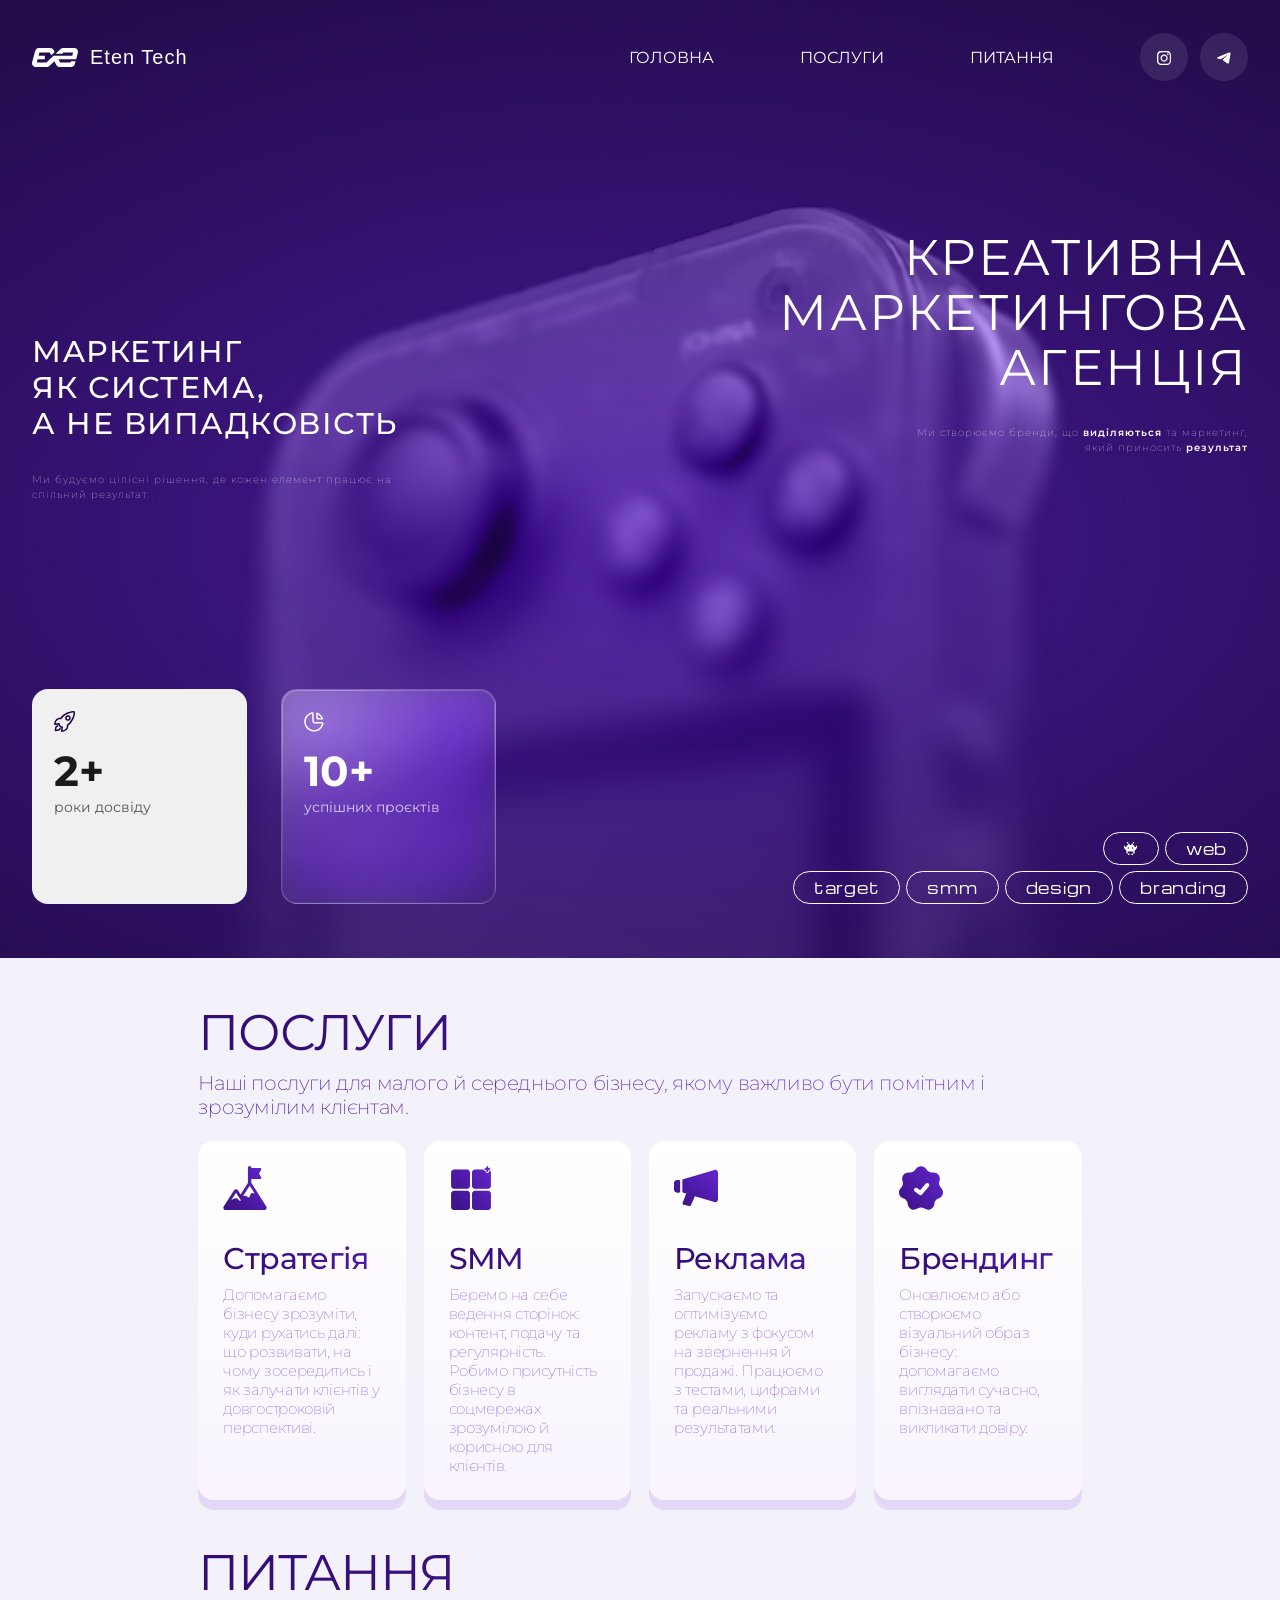
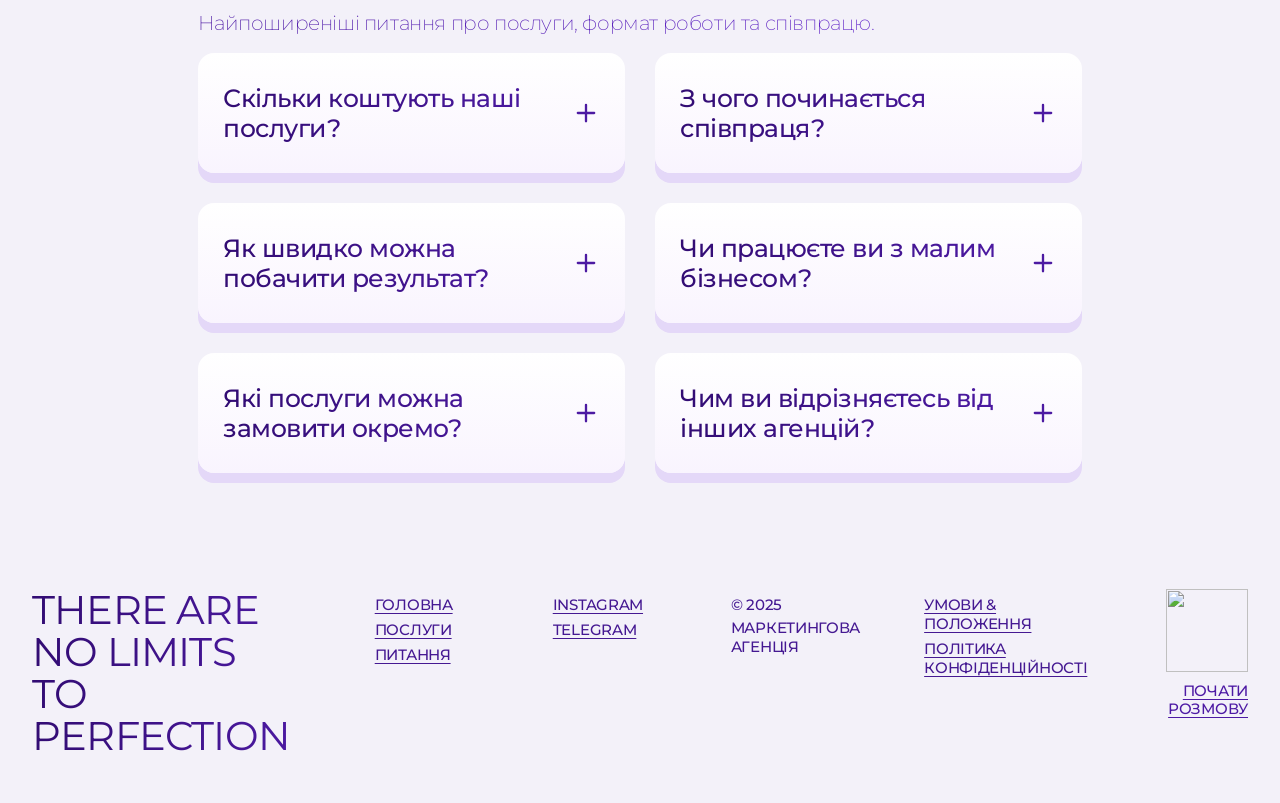
==== commit 784ba1ba: "Update index.html" ====
--- a/index.html
+++ b/index.html
@@ -77,23 +77,22 @@
       </div>
 
       <div class="hero__squares">
-        <div class="hero__square hero__square--light">
-          <svg class="hero__square-icon" width="36" height="36" viewBox="0 0 36 36" fill="none" xmlns="http://www.w3.org/2000/svg">
-            <path d="M18 3C18 3 8 8 8 18C8 24.627 12.477 30.22 18.5 31.5C18.5 31.5 14 27 14 21C14 17.134 15.686 13.667 18 11.5C20.314 13.667 22 17.134 22 21C22 27 17.5 31.5 17.5 31.5C23.523 30.22 28 24.627 28 18C28 8 18 3 18 3Z" fill="#7B2FBE" stroke="#7B2FBE" stroke-width="1" stroke-linejoin="round"/>
-          </svg>
-          <div class="hero__square-number">10+</div>
-          <div class="hero__square-label">років досвіду</div>
-        </div>
-
-        <div class="hero__square hero__square--glass">
-          <svg class="hero__square-icon" width="36" height="36" viewBox="0 0 36 36" fill="none" xmlns="http://www.w3.org/2000/svg">
-            <path d="M18 4C10.268 4 4 10.268 4 18C4 25.732 10.268 32 18 32C25.732 32 32 25.732 32 18H18V4Z" fill="white" opacity="0.9"/>
-            <path d="M21 4.5C25.5 5.9 29.1 9.5 30.5 14H21V4.5Z" fill="white" opacity="0.5"/>
-          </svg>
-          <div class="hero__square-number">120+</div>
-          <div class="hero__square-label">успішних проєктів</div>
-        </div>
-      </div>
+  <div class="hero__square hero__square--light">
+    <img class="hero__square-icon" src="images/rocket.svg" alt="">
+    <div class="hero__square-bottom">
+      <div class="hero__square-number">2+</div>
+      <div class="hero__square-label">роки досвіду</div>
+    </div>
+  </div>
+
+  <div class="hero__square hero__square--glass">
+    <img class="hero__square-icon" src="images/graphic.svg" alt="">
+    <div class="hero__square-bottom">
+      <div class="hero__square-number">10+</div>
+      <div class="hero__square-label">успішних проєктів</div>
+    </div>
+  </div>
+</div>
 
       <div class="hero__rightText">
         КРЕАТИВНА<br>МАРКЕТИНГОВА<br>АГЕНЦІЯ
--- a/css/style.css
+++ b/css/style.css
@@ -1,230 +1,223 @@
 * {
-      box-sizing: border-box;
-      margin: 0;
-      padding: 0;
-    }
-
-    body {
-      background: #F3F1F9;
-      font-family: 'Montserrat', sans-serif;
-    }
-
-    a {
-      text-decoration: none;
-      color: inherit;
-    }
-
-    /* ===== Layout ===== */
-    .container {
-      padding-left: 15.5vw;
-      padding-right: 15.5vw;
-      margin: 0 auto;
-    }
-
-    /* ===== Header (точно под твои требования) ===== */
-    .header{
-      /* отступы 2.5% от ширины экрана только для хедера */
-      padding-left: 2.5vw;
-      padding-right: 2.5vw;
-      padding-top: 33px;   /* можно потом доточить */
-      padding-bottom: 0;
-      color: rgb(255, 255, 255);
-
-      position: absolute;
-      top: 0;
-      left: 0;
-      right: 0;
-      z-index: 10;
-    }
-
-    .header__inner{
-      display:flex;
-      align-items:center;
-      justify-content:space-between;
-      min-height: 48px;
-    }
-
-    /* left: logo + brand */
-    .header__left{
-      display:flex;
-      align-items:center;
-      gap: 12px;
-    }
-
-    .header__logo{
-      width: 46px;
-      height: 19px;
-      display:block;
-    }
-
-    /* Helvetica Neue Thin, 20px */
-    .header__brand{
-      font-family: "Helvetica Neue", Helvetica, Arial, sans-serif;
-      font-weight: 100;          /* thin */
-      font-size: 20px;
-      line-height: 1;
-      letter-spacing: 0.05em;
-    }
-
-    /* right: nav + circles */
-    .header__right{
-      display:flex;
-      align-items:center;
-      gap: 86px; /* расстояние между якорями и кружками (если нужно — скажешь) */
-    }
-
-    /* nav */
-    .header__nav{
-      display:flex;
-      align-items:center;
-      gap: 86px;                /* между якорями 86px */
-    }
-
-    .header__link{
-      font-family: "Montserrat", sans-serif;
-      font-weight: 400;         /* regular */
-      font-size: 16px;
-      letter-spacing: 0;
-      text-transform: uppercase;
-      letter-spacing: 0em;
-    }
-
-    /* icon buttons */
-    .header__icons{
-      display:flex;
-      align-items:center;
-      gap: 12px;                /* между кружками (если другое — скажешь) */
-    }
-
-    .header__iconBtn{
-      width: 48px;
-      height: 48px;
-      border-radius: 999px;
-      border: 0;
-      background: rgba(255,255,255,0.09);  /* белый 9% */
-      display:grid;
-      place-items:center;
-      cursor:pointer;
-      padding: 0;
-    }
-
-    .header__iconSvg{
-      width: 14px;
-      height: 14px;
-      display:block;
-    }
-
-    /* ===== добавлено: burger + drawer ===== */
-    .header__burger{
-      display:none; /* включим на мобилке */
-      width: 48px;
-      height: 48px;
-      border-radius: 999px;
-      border: 0;
-      background: rgba(255,255,255,0.09);
-      cursor:pointer;
-      padding: 0;
-      position: relative;
-    }
-
-    .header__burger span{
-      position:absolute;
-      left: 14px;
-      right: 14px;
-      height: 2px;
-      background: #fff;
-      border-radius: 2px;
-    }
-
-    .header__burger span:nth-child(1){ top: 16px; }
-    .header__burger span:nth-child(2){ top: 23px; }
-    .header__burger span:nth-child(3){ top: 30px; }
-
-    .header__drawer{
-      display:none; /* включим на мобилке */
-    }
-
-    /* ===== Hero ===== */
-    .hero{
-      position: relative;
-      height: 958px;
-      width: 100%;
-      overflow: hidden;
-    }
-
-    .hero__bg{
-      position: absolute;
-      inset: 0;
-       background-image: image-set(
+  box-sizing: border-box;
+  margin: 0;
+  padding: 0;
+}
+
+body {
+  background: #F3F1F9;
+  font-family: 'Montserrat', sans-serif;
+}
+
+a {
+  text-decoration: none;
+  color: inherit;
+}
+
+/* ===== Layout ===== */
+.container {
+  padding-left: 15.5vw;
+  padding-right: 15.5vw;
+  margin: 0 auto;
+}
+
+/* ===== Header ===== */
+.header {
+  padding-left: 2.5vw;
+  padding-right: 2.5vw;
+  padding-top: 33px;
+  padding-bottom: 0;
+  color: rgb(255, 255, 255);
+  position: absolute;
+  top: 0;
+  left: 0;
+  right: 0;
+  z-index: 10;
+}
+
+.header__inner {
+  display: flex;
+  align-items: center;
+  justify-content: space-between;
+  min-height: 48px;
+}
+
+.header__left {
+  display: flex;
+  align-items: center;
+  gap: 12px;
+}
+
+.header__logo {
+  width: 46px;
+  height: 19px;
+  display: block;
+}
+
+.header__brand {
+  font-family: "Helvetica Neue", Helvetica, Arial, sans-serif;
+  font-weight: 100;
+  font-size: 20px;
+  line-height: 1;
+  letter-spacing: 0.05em;
+}
+
+.header__right {
+  display: flex;
+  align-items: center;
+  gap: 86px;
+}
+
+.header__nav {
+  display: flex;
+  align-items: center;
+  gap: 86px;
+}
+
+.header__link {
+  font-family: "Montserrat", sans-serif;
+  font-weight: 400;
+  font-size: 16px;
+  text-transform: uppercase;
+  letter-spacing: 0em;
+}
+
+.header__icons {
+  display: flex;
+  align-items: center;
+  gap: 12px;
+}
+
+.header__iconBtn {
+  width: 48px;
+  height: 48px;
+  border-radius: 999px;
+  border: 0;
+  background: rgba(255, 255, 255, 0.09);
+  display: grid;
+  place-items: center;
+  cursor: pointer;
+  padding: 0;
+}
+
+.header__iconSvg {
+  width: 14px;
+  height: 14px;
+  display: block;
+}
+
+/* ===== Burger + Drawer ===== */
+.header__burger {
+  display: none;
+  width: 48px;
+  height: 48px;
+  border-radius: 999px;
+  border: 0;
+  background: rgba(255, 255, 255, 0.09);
+  cursor: pointer;
+  padding: 0;
+  position: relative;
+}
+
+.header__burger span {
+  position: absolute;
+  left: 14px;
+  right: 14px;
+  height: 2px;
+  background: #fff;
+  border-radius: 2px;
+}
+
+.header__burger span:nth-child(1) { top: 16px; }
+.header__burger span:nth-child(2) { top: 23px; }
+.header__burger span:nth-child(3) { top: 30px; }
+
+.header__drawer {
+  display: none;
+}
+
+/* ===== Hero ===== */
+.hero {
+  position: relative;
+  height: 958px;
+  width: 100%;
+  overflow: hidden;
+}
+
+.hero__bg {
+  position: absolute;
+  inset: 0;
+  background-image: image-set(
     url("../images/hero-640.webp") 1x,
     url("../images/hero-1080.webp") 2x
   );
   background-size: cover;
   background-position: center;
   background-repeat: no-repeat;
-      z-index: 0;
-    }
-
-    .hero__inner{
-      position: relative;
-      height: 958px;
-      z-index: 1;
-    }
-
-    .hero__rightText{
-      position: absolute;
-      right: 2.5vw;
-      top: calc(33px + 48px + 149px);
-      text-align: right;
-      color: #fff;
-      text-transform: uppercase;
-      font-family: "Montserrat", sans-serif;
-      font-weight: 400;
-      font-size: 50px;
-      line-height: 1.1;
-      max-width: 520px;
-      letter-spacing: 0.05em;
-    }
-
-    .hero__leftBlock{
-      position: absolute;
-      left: 2.5vw;
-      top: calc(33px + 48px + 253px);
-    }
-
-    .hero__leftText{
-      color: #fff;
-      font-family: "Montserrat", sans-serif;
-      font-weight: 500;
-      font-size: 30px;
-      line-height: 1.2;
-      letter-spacing: 0.05em;
-      text-transform: uppercase;
-      max-width: 420px;
-    }
-
-    .hero__leftDesc{
-      margin-top: 30px;
-      max-width: 360px;
-      font-size: 10px;
-      font-weight: 100;
-      letter-spacing: 0.10em;
-      line-height: 1.5;
-      color: #fff;
-      position: static;
-    }
-
-    .hero__squares{
-      display: flex;
-      gap: 34px;
-      margin-top: 205px;
-    }
-
-    .hero__square {
+  z-index: 0;
+}
+
+.hero__inner {
+  position: relative;
+  height: 958px;
+  z-index: 1;
+}
+
+.hero__rightText {
+  position: absolute;
+  right: 2.5vw;
+  top: calc(33px + 48px + 149px);
+  text-align: right;
+  color: #fff;
+  text-transform: uppercase;
+  font-family: "Montserrat", sans-serif;
+  font-weight: 400;
+  font-size: 50px;
+  line-height: 1.1;
+  max-width: 520px;
+  letter-spacing: 0.05em;
+}
+
+.hero__leftBlock {
+  position: absolute;
+  left: 2.5vw;
+  top: calc(33px + 48px + 253px);
+}
+
+.hero__leftText {
+  color: #fff;
+  font-family: "Montserrat", sans-serif;
+  font-weight: 500;
+  font-size: 30px;
+  line-height: 1.2;
+  letter-spacing: 0.05em;
+  text-transform: uppercase;
+  max-width: 420px;
+}
+
+.hero__leftDesc {
+  margin-top: 30px;
+  max-width: 360px;
+  font-size: 10px;
+  font-weight: 100;
+  letter-spacing: 0.10em;
+  line-height: 1.5;
+  color: #fff;
+}
+
+/* ===== Squares ===== */
+.hero__squares {
+  position: absolute;
+  left: 2.5vw;
+  bottom: 54px;
+  display: flex;
+  gap: 34px;
+}
+
+.hero__square {
   width: 215px;
   height: 215px;
   border-radius: 16px;
-  transform: translateY(-18px);
   padding: 22px;
   display: flex;
   flex-direction: column;
@@ -232,9 +225,57 @@
   justify-content: flex-start;
 }
 
+.hero__square--light {
+  background: #F0F0F0;
+}
+
+.hero__square--glass {
+  position: relative;
+  border-radius: 16px;
+  overflow: hidden;
+  background:
+    radial-gradient(140% 120% at 20% 15%, rgba(255,255,255,0.26) 0%, rgba(255,255,255,0.10) 38%, rgba(255,255,255,0.05) 60%, rgba(255,255,255,0.03) 100%),
+    linear-gradient(135deg, rgba(255,255,255,0.12) 0%, rgba(255,255,255,0.06) 55%, rgba(0,0,0,0.10) 100%);
+  border: 1px solid rgba(255,255,255,0.22);
+  backdrop-filter: blur(22px) saturate(160%);
+  -webkit-backdrop-filter: blur(22px) saturate(160%);
+}
+
+.hero__square--glass::before {
+  content: "";
+  position: absolute;
+  inset: 0;
+  border-radius: 16px;
+  pointer-events: none;
+  background:
+    radial-gradient(120px 120px at 22% 18%, rgba(255,255,255,0.32) 0%, rgba(255,255,255,0.12) 45%, rgba(255,255,255,0) 70%),
+    linear-gradient(180deg, rgba(255,255,255,0.22), rgba(255,255,255,0.06));
+  mask:
+    linear-gradient(#000 0 0) content-box,
+    linear-gradient(#000 0 0);
+  -webkit-mask:
+    linear-gradient(#000 0 0) content-box,
+    linear-gradient(#000 0 0);
+  padding: 1px;
+  -webkit-mask-composite: xor;
+          mask-composite: exclude;
+  opacity: 0.9;
+}
+
+.hero__square--glass::after {
+  content: "";
+  position: absolute;
+  inset: 0;
+  border-radius: 16px;
+  pointer-events: none;
+  background: radial-gradient(120% 120% at 50% 40%, rgba(0,0,0,0) 45%, rgba(0,0,0,0.16) 100%);
+}
+
 .hero__square-icon {
   margin-bottom: 18px;
   flex-shrink: 0;
+  position: relative;
+  z-index: 1;
 }
 
 .hero__square-number {
@@ -242,740 +283,699 @@
   font-weight: 700;
   line-height: 1;
   margin-bottom: 6px;
+  position: relative;
+  z-index: 1;
 }
 
 .hero__square-label {
   font-size: 14px;
   font-weight: 400;
   line-height: 1.3;
-}
-
-.hero__square--light .hero__square-number {
-  color: #1a1a1a;
-}
-.hero__square--light .hero__square-label {
-  color: #555;
-}
-
-.hero__square--glass .hero__square-number {
-  color: #ffffff;
-}
-.hero__square--glass .hero__square-label {
-  color: rgba(255, 255, 255, 0.75);
-}
-    .hero__desc{
-      margin-top: 30px;
-      font-size: 10px;
-      font-weight: 100;
-      line-height: 1.5;
-      text-transform: none;
-      letter-spacing: 0.1em;
-      color: #fff;
-      text-align: right;
-      word-wrap: break-word;
-    }
-
-    .hero__desc span{
-      font-weight: 600;
-    }
-
-    .hero__chips{
-      position: absolute;
-      right: 2.5vw;
-      bottom: 0;
-      transform: translateY(-54px);
-      display: flex;
-      flex-direction: column;
-      gap: 6px;
-      align-items: flex-end;
-    }
-
-    .hero__chipsTop{
-      display: flex;
-      gap: 6px;
-      justify-content: flex-end;
-      width: fit-content;
-    }
-
-    .hero__chipsBottom{
-      display: flex;
-      gap: 6px;
-      justify-content: flex-end;
-      width: fit-content;
-    }
-
-    .chip{
-      height: 33px;
-      display: inline-flex;
-      align-items: center;
-      justify-content: center;
-      padding: 0 20px;
-      border-radius: 999px;
-      font-family: "Michroma", sans-serif;
-      font-size: 15px;
-      font-weight: 400;
-      letter-spacing: 0.05em;
-      line-height: 1;
-      color: rgb(255, 255, 255);
-      border: 1px solid rgb(255, 255, 255);
-      background: rgba(255,255,255,0.00);
-    }
-
-    .chip--icon{
-      width: 56px;
-      padding: 0;
-    }
-
-    .chip__icon{
-      width: 13px;
-      height: 13px;
-      display: inline-flex;
-      align-items: center;
-      justify-content: center;
-    }
-
-    .chip__icon img{
-      width: 13px;
-      height: 13px;
-      display:block;
-    }
-
-    .hero__left,
-    .hero__center,
-    .hero__right {
-      min-height: 200px;
-    }
-
-    /* ===== Main Light Section ===== */
-    main{
-      background: #F3F1F9;
-      padding: 44px 0 70px;
-    }
-
-    .sectionTitle{
-      margin: 0;
-      font-size: 50px;
-      letter-spacing: -0.02em;
-      font-weight: 400;
-      background: linear-gradient(to right, #320C73 0%, #4D1AA4 100%);
-      -webkit-background-clip: text;
-      background-clip: text;
-      -webkit-text-fill-color: transparent;
-      color: transparent;
-    }
-
-    .sectionDesc{
-      margin: 8px 0 0;
-      background: linear-gradient(to right, #4D1AA4 0%, #6627D4 100%);
-      -webkit-background-clip: text;
-      background-clip: text;
-      -webkit-text-fill-color: transparent;
-      color: transparent;
-      font-size: 20px;
-      font-weight: 200;
-      letter-spacing: -0.02em;
-    }
-
-    /* ===== Services ===== */
-    .services{
-      margin-top: 22px;
-      display:grid;
-      grid-template-columns: repeat(4, 1fr);
-      gap: 18px;
-    }
-
-    .serviceCard{
-      position:relative;
-      border-radius: 16px;
-      background-image: linear-gradient(#FFFFFF, #F9F4FE);
-      box-shadow: 0px 10px 0px 0px #E4D8F8;
-      padding: 25px 25px;
-      overflow:hidden;
-      min-height: 168px;
-    }
-
-    .serviceCard::before{
-      content:"";
-      position:absolute;
-      inset: -40px -30px auto auto;
-      width: 160px; height: 160px;
-      transform: rotate(18deg);
-      pointer-events:none;
-    }
-
-    .icon{
-      width: 44px; height: 44px;
-      display:grid;
-      place-items:center;
-      margin-bottom: 30px;
-    }
-
-    .icon img{ width: 44px; height:44px; }
-
-    .serviceCard h3{
-      margin: 0 0 8px;
-      font-size: 30px;
-      font-weight: 500;
-      background: linear-gradient(to right, #320C73 0%, #4D1AA4 100%);
-      -webkit-background-clip: text;
-      background-clip: text;
-      -webkit-text-fill-color: transparent;
-      color: transparent;
-      letter-spacing: -0.02em;
-    }
-
-    .serviceCard p{
-      margin:0;
-      color: #6325CF;
-      font-size: 15px;
-      font-weight: 100;
-      letter-spacing: -0.02em;
-    }
-
-    /* ===== FAQ ===== */
-    .faqWrap{
-      margin-top: 42px;
-    }
-
-    .faqGrid{
-      margin-top: 18px;
-      display: grid;
-      grid-template-columns: 1fr 1fr;
-      gap: 30px;
-      align-items: start;
-    }
-
-    .faqCol{
-      display: flex;
-      flex-direction: column;
-      gap: 30px;
-    }
-
-    .faqItem{
-      border-radius: 16px;
-      background-image: linear-gradient(#FFFFFF, #F9F4FE);
-      box-shadow: 0px 10px 0px 0px #E4D8F8;
-      overflow:hidden;
-    }
-
-    .faqBtn{
-      width:100%;
-      text-align:left;
-      padding: 30px 25px 30px 25px;
-      display:flex;
-      align-items:center;
-      justify-content:space-between;
-      gap: 14px;
-      background: transparent;
-      border:0;
-      cursor:pointer;
-    }
-
-    .faqQ{
-      font-weight: 500;
-      background: linear-gradient(to right, #320C73 0%, #4D1AA4 100%);
-      -webkit-background-clip: text;
-      background-clip: text;
-      -webkit-text-fill-color: transparent;
-      color: transparent;
-      font-size: 25px;
-      font-family: 'Montserrat', sans-serif;
-      letter-spacing: -0.02em;
-    }
-
-    .plus{
-      width: 28px; height: 28px;
-      display:grid;
-      place-items:center;
-      flex: 0 0 auto;
-      transition: transform .18s ease;
-    }
-
-    .plus svg{ width: 28px; height:28px; color:#4C1AA2; }
-
-    .faqA{
-      max-height: 0;
-      overflow:hidden;
-      transition: max-height .22s ease;
-      padding: 0 16px;
-    }
-
-    .faqA p{
-      margin: 0 0 14px;
-      color: #6325CF;
-      font-size: 15px;
-      letter-spacing: -0.02em;
-      padding-left: 10px;
-    }
-
-    .faqItem[data-open="true"] .faqA{
-      max-height: 220px;
-    }
-    .faqItem[data-open="true"] .plus{
-      transform: rotate(45deg);
-    }
-
-    /* ===== Footer ===== */
-    .footer{
-      background: #F3F1F9;
-      padding: 46px 0 46px;
-      padding-left: 2.5vw;
-      padding-right: 2.5vw;
-    }
-
-    .footer__inner{
-      display: grid;
-      grid-template-columns: 2.2fr 0.9fr 0.9fr 0.9fr 1.4fr auto;
-      align-items: start;
-      column-gap: 64px;
-      row-gap: 24px;
-    }
-
-    .footer__title{
-      font-size: 40px;
-      font-weight: 400;
-      line-height: 1.05;
-      letter-spacing: -0.02em;
-      background: linear-gradient(to right, #320C73 0%, #4D1AA4 100%);
-      -webkit-background-clip: text;
-      background-clip: text;
-      -webkit-text-fill-color: transparent;
-      color: transparent;
-      text-transform: uppercase;
-    }
-
-    .footer__col{
-      display: flex;
-      flex-direction: column;
-      align-items: flex-start;
-      gap: 6px;
-      padding-top: 6px;
-    }
-
-    .footer__link{
-      font-size: 15px;
-      font-weight: 500;
-      letter-spacing: -0.02em;
-      text-transform: uppercase;
-      color: #451992;
-      text-decoration: underline;
-      text-underline-offset: 3px;
-      text-decoration-thickness: 1px;
-      display: inline-block;
-      width: fit-content;
-    }
-
-    .footer__meta{
-      gap: 4px;
-    }
-
-    .footer__metaText{
-      font-size: 15px;
-      font-weight: 500;
-      letter-spacing: -0.02em;
-      text-transform: uppercase;
-      color: #451992;
-    }
-
-    .footer__legal{
-      gap: 6px;
-      max-width: none;
-    }
-
-    .footer__cta{
-      justify-self: end;
-      display: inline-flex;
-      flex-direction: column;
-      align-items: flex-end;
-      gap: 10px;
-      color: #4D1AA4;
-      width: fit-content;
-    }
-
-    .footer__ctaIcon{
-      width: 82.5px;
-      height: 82.5px;
-      display: grid;
-      place-items: center;
-    }
-
-    .footer__ctaIcon img{
-      width: 82.5px;
-      height: 82.5px;
-    }
-
-    .footer__ctaText{
-      font-size: 15px;
-      font-weight: 500;
-      letter-spacing: -0.02em;
-      text-transform: uppercase;
-      text-decoration: underline;
-      text-underline-offset: 3px;
-      text-decoration-thickness: 1px;
-      text-align: right;
-      line-height: 1.2;
-    }
-
-    /* =========================================================
-       ===== MOBILE (только header + hero, остальное не трогаем)
-       ========================================================= */
-    @media (min-width: 1200px){
-  .hero__bg{
+  position: relative;
+  z-index: 1;
+}
+
+.hero__square--light .hero__square-number { color: #1a1a1a; }
+.hero__square--light .hero__square-label  { color: #555; }
+
+.hero__square--glass .hero__square-number { color: #ffffff; }
+.hero__square--glass .hero__square-label  { color: rgba(255, 255, 255, 0.75); }
+
+/* ===== Hero desc + chips ===== */
+.hero__desc {
+  margin-top: 30px;
+  font-size: 10px;
+  font-weight: 100;
+  line-height: 1.5;
+  text-transform: none;
+  letter-spacing: 0.1em;
+  color: #fff;
+  text-align: right;
+  word-wrap: break-word;
+}
+
+.hero__desc span {
+  font-weight: 600;
+}
+
+.hero__chips {
+  position: absolute;
+  right: 2.5vw;
+  bottom: 0;
+  transform: translateY(-54px);
+  display: flex;
+  flex-direction: column;
+  gap: 6px;
+  align-items: flex-end;
+}
+
+.hero__chipsTop {
+  display: flex;
+  gap: 6px;
+  justify-content: flex-end;
+  width: fit-content;
+}
+
+.hero__chipsBottom {
+  display: flex;
+  gap: 6px;
+  justify-content: flex-end;
+  width: fit-content;
+}
+
+.chip {
+  height: 33px;
+  display: inline-flex;
+  align-items: center;
+  justify-content: center;
+  padding: 0 20px;
+  border-radius: 999px;
+  font-family: "Michroma", sans-serif;
+  font-size: 15px;
+  font-weight: 400;
+  letter-spacing: 0.05em;
+  line-height: 1;
+  color: rgb(255, 255, 255);
+  border: 1px solid rgb(255, 255, 255);
+  background: rgba(255, 255, 255, 0.00);
+}
+
+.chip--icon {
+  width: 56px;
+  padding: 0;
+}
+
+.chip__icon {
+  width: 13px;
+  height: 13px;
+  display: inline-flex;
+  align-items: center;
+  justify-content: center;
+}
+
+.chip__icon img {
+  width: 13px;
+  height: 13px;
+  display: block;
+}
+
+/* ===== Main Light Section ===== */
+main {
+  background: #F3F1F9;
+  padding: 44px 0 70px;
+}
+
+.sectionTitle {
+  margin: 0;
+  font-size: 50px;
+  letter-spacing: -0.02em;
+  font-weight: 400;
+  background: linear-gradient(to right, #320C73 0%, #4D1AA4 100%);
+  -webkit-background-clip: text;
+  background-clip: text;
+  -webkit-text-fill-color: transparent;
+  color: transparent;
+}
+
+.sectionDesc {
+  margin: 8px 0 0;
+  background: linear-gradient(to right, #4D1AA4 0%, #6627D4 100%);
+  -webkit-background-clip: text;
+  background-clip: text;
+  -webkit-text-fill-color: transparent;
+  color: transparent;
+  font-size: 20px;
+  font-weight: 200;
+  letter-spacing: -0.02em;
+}
+
+/* ===== Services ===== */
+.services {
+  margin-top: 22px;
+  display: grid;
+  grid-template-columns: repeat(4, 1fr);
+  gap: 18px;
+}
+
+.serviceCard {
+  position: relative;
+  border-radius: 16px;
+  background-image: linear-gradient(#FFFFFF, #F9F4FE);
+  box-shadow: 0px 10px 0px 0px #E4D8F8;
+  padding: 25px 25px;
+  overflow: hidden;
+  min-height: 168px;
+}
+
+.serviceCard::before {
+  content: "";
+  position: absolute;
+  inset: -40px -30px auto auto;
+  width: 160px;
+  height: 160px;
+  transform: rotate(18deg);
+  pointer-events: none;
+}
+
+.icon {
+  width: 44px;
+  height: 44px;
+  display: grid;
+  place-items: center;
+  margin-bottom: 30px;
+}
+
+.icon img { width: 44px; height: 44px; }
+
+.serviceCard h3 {
+  margin: 0 0 8px;
+  font-size: 30px;
+  font-weight: 500;
+  background: linear-gradient(to right, #320C73 0%, #4D1AA4 100%);
+  -webkit-background-clip: text;
+  background-clip: text;
+  -webkit-text-fill-color: transparent;
+  color: transparent;
+  letter-spacing: -0.02em;
+}
+
+.serviceCard p {
+  margin: 0;
+  color: #6325CF;
+  font-size: 15px;
+  font-weight: 100;
+  letter-spacing: -0.02em;
+}
+
+/* ===== FAQ ===== */
+.faqWrap {
+  margin-top: 42px;
+}
+
+.faqGrid {
+  margin-top: 18px;
+  display: grid;
+  grid-template-columns: 1fr 1fr;
+  gap: 30px;
+  align-items: start;
+}
+
+.faqCol {
+  display: flex;
+  flex-direction: column;
+  gap: 30px;
+}
+
+.faqItem {
+  border-radius: 16px;
+  background-image: linear-gradient(#FFFFFF, #F9F4FE);
+  box-shadow: 0px 10px 0px 0px #E4D8F8;
+  overflow: hidden;
+}
+
+.faqBtn {
+  width: 100%;
+  text-align: left;
+  padding: 30px 25px 30px 25px;
+  display: flex;
+  align-items: center;
+  justify-content: space-between;
+  gap: 14px;
+  background: transparent;
+  border: 0;
+  cursor: pointer;
+}
+
+.faqQ {
+  font-weight: 500;
+  background: linear-gradient(to right, #320C73 0%, #4D1AA4 100%);
+  -webkit-background-clip: text;
+  background-clip: text;
+  -webkit-text-fill-color: transparent;
+  color: transparent;
+  font-size: 25px;
+  font-family: 'Montserrat', sans-serif;
+  letter-spacing: -0.02em;
+}
+
+.plus {
+  width: 28px;
+  height: 28px;
+  display: grid;
+  place-items: center;
+  flex: 0 0 auto;
+  transition: transform .18s ease;
+}
+
+.plus svg { width: 28px; height: 28px; color: #4C1AA2; }
+
+.faqA {
+  max-height: 0;
+  overflow: hidden;
+  transition: max-height .22s ease;
+  padding: 0 16px;
+}
+
+.faqA p {
+  margin: 0 0 14px;
+  color: #6325CF;
+  font-size: 15px;
+  letter-spacing: -0.02em;
+  padding-left: 10px;
+}
+
+.faqItem[data-open="true"] .faqA {
+  max-height: 220px;
+}
+.faqItem[data-open="true"] .plus {
+  transform: rotate(45deg);
+}
+
+/* ===== Footer ===== */
+.footer {
+  background: #F3F1F9;
+  padding: 46px 0 46px;
+  padding-left: 2.5vw;
+  padding-right: 2.5vw;
+}
+
+.footer__inner {
+  display: grid;
+  grid-template-columns: 2.2fr 0.9fr 0.9fr 0.9fr 1.4fr auto;
+  align-items: start;
+  column-gap: 64px;
+  row-gap: 24px;
+}
+
+.footer__title {
+  font-size: 40px;
+  font-weight: 400;
+  line-height: 1.05;
+  letter-spacing: -0.02em;
+  background: linear-gradient(to right, #320C73 0%, #4D1AA4 100%);
+  -webkit-background-clip: text;
+  background-clip: text;
+  -webkit-text-fill-color: transparent;
+  color: transparent;
+  text-transform: uppercase;
+}
+
+.footer__col {
+  display: flex;
+  flex-direction: column;
+  align-items: flex-start;
+  gap: 6px;
+  padding-top: 6px;
+}
+
+.footer__link {
+  font-size: 15px;
+  font-weight: 500;
+  letter-spacing: -0.02em;
+  text-transform: uppercase;
+  color: #451992;
+  text-decoration: underline;
+  text-underline-offset: 3px;
+  text-decoration-thickness: 1px;
+  display: inline-block;
+  width: fit-content;
+}
+
+.footer__meta {
+  gap: 4px;
+}
+
+.footer__metaText {
+  font-size: 15px;
+  font-weight: 500;
+  letter-spacing: -0.02em;
+  text-transform: uppercase;
+  color: #451992;
+}
+
+.footer__legal {
+  gap: 6px;
+  max-width: none;
+}
+
+.footer__cta {
+  justify-self: end;
+  display: inline-flex;
+  flex-direction: column;
+  align-items: flex-end;
+  gap: 10px;
+  color: #4D1AA4;
+  width: fit-content;
+}
+
+.footer__ctaIcon {
+  width: 82.5px;
+  height: 82.5px;
+  display: grid;
+  place-items: center;
+}
+
+.footer__ctaIcon img {
+  width: 82.5px;
+  height: 82.5px;
+}
+
+.footer__ctaText {
+  font-size: 15px;
+  font-weight: 500;
+  letter-spacing: -0.02em;
+  text-transform: uppercase;
+  text-decoration: underline;
+  text-underline-offset: 3px;
+  text-decoration-thickness: 1px;
+  text-align: right;
+  line-height: 1.2;
+}
+
+/* =========================================================
+   ===== RESPONSIVE
+   ========================================================= */
+@media (min-width: 1200px) {
+  .hero__bg {
     background-image: image-set(
       url("../images/hero-1080.webp") 1x,
       url("../images/hero-1920.webp") 2x
     );
   }
 }
-    @media (max-width: 1000px){
-
-        .container{
+
+@media (max-width: 1000px) {
+
+  .container {
     padding-left: 5vw;
     padding-right: 5vw;
   }
 
-  .footer{
+  .footer {
     padding-left: 5vw;
     padding-right: 5vw;
   }
-      /* header */
-      .header{
-        padding-left: 5vw;
-        padding-right: 5vw;
-        padding-top: 18px;
-      }
-
-      .header__right{
-        gap: 12px;
-      }
-
-      .header__nav,
-      .header__icons{
-        display:none;
-      }
-
-      .header__burger{
-        display:block;
-      }
-          
-      .header__brand{
-      font-size: 16px;
-      }
-          
-      .header__logo{
-      width: 39px;
-      height: 16px;
-      }
-          
-      img[alt="Eten Tech logo"] {
-      width: 39px;
-      height: 16px;
-      }
-          
-      .header__drawer{
-        padding: 12px 14px;         /* было 14/14 — делаем компактнее */
-  width: min(86vw, 200px);
-        display:block;
-        position:absolute;
-        top: calc(18px + 48px + 12px);
-        right: 5vw;
-        border-radius: 16px;
-        background: rgba(255,255,255,0.12);
-        border: 1px solid rgba(255,255,255,0.18);
-        backdrop-filter: blur(16px) saturate(140%);
-        -webkit-backdrop-filter: blur(16px) saturate(140%);
-        opacity: 0;
-        pointer-events: none;
-        transform: translateY(-6px);
-        transition: opacity .18s ease, transform .18s ease;
-        z-index: 20;
-      }
-
-      .header.is-open .header__drawer{
-        opacity: 1;
-        pointer-events: auto;
-        transform: translateY(0);
-      }
-
-      .header__drawerNav,
-      .header__drawerSocial{
-        display:flex;
-        flex-direction: column;
-        gap: 8px;
-      }
-
-      .header__drawerSocial{
-        margin-top: 10px;
-  padding-top: 10px;
-  border-top: 1px solid rgba(255,255,255,0.18);
-  display: flex;
-  flex-direction: row;        /* важно: в ряд */
-  justify-content: flex-start;
-  align-items: center;
-  gap: 10px;                  /* расстояние между иконками */
-  flex-wrap: nowrap; 
-      }
-
-      .header__drawerLink{
-  font-family: "Montserrat", sans-serif;
-  font-weight: 400;
-  font-size: 15px;
-  letter-spacing: -0.02em;
-  text-transform: uppercase;
-  line-height: 1.15;
-  text-decoration: none;
-  padding: 4px 0;  
-  color: #fff;
-
-  /* было underline — убираем */
-  text-decoration: none;
-
-  width: fit-content;
-}
-.header__drawerSocial{
-  margin-top: 12px;
-  padding-top: 12px;
-  border-top: 1px solid rgba(255,255,255,0.18);
-
-  /* новое */
-  display: flex;
-  gap: 12px;
-}
-
-/* чтобы иконки выглядели как на десктопе */
-.header__drawerIconBtn{
-  width: 44px;
-  height: 44px;
-  border-radius: 999px;
-  border: 0;
-  background: rgba(255,255,255,0.09);
-  display: grid;
-  place-items: center;
-  cursor: pointer;
-  padding: 0;
-}
-
-.header__drawerIconBtn img{
-  width: 14px;
-  height: 14px;
-  display: block;
-}
-
-      /* hero */
-      .hero{
-        height: 820px;
-      }
-
-      .hero__inner{
-        height: 820px;
-      }
-
-      /* левый блок в левый угол */
-      .hero__leftBlock{
+
+  /* header */
+  .header {
+    padding-left: 5vw;
+    padding-right: 5vw;
+    padding-top: 18px;
+  }
+
+  .header__right {
+    gap: 12px;
+  }
+
+  .header__nav,
+  .header__icons {
+    display: none;
+  }
+
+  .header__burger {
+    display: block;
+  }
+
+  .header__brand {
+    font-size: 16px;
+  }
+
+  .header__logo {
+    width: 39px;
+    height: 16px;
+  }
+
+  img[alt="Eten Tech logo"] {
+    width: 39px;
+    height: 16px;
+  }
+
+  .header__drawer {
+    padding: 12px 14px;
+    width: min(86vw, 200px);
+    display: block;
+    position: absolute;
+    top: calc(18px + 48px + 12px);
+    right: 5vw;
+    border-radius: 16px;
+    background: rgba(255, 255, 255, 0.12);
+    border: 1px solid rgba(255, 255, 255, 0.18);
+    backdrop-filter: blur(16px) saturate(140%);
+    -webkit-backdrop-filter: blur(16px) saturate(140%);
+    opacity: 0;
+    pointer-events: none;
+    transform: translateY(-6px);
+    transition: opacity .18s ease, transform .18s ease;
+    z-index: 20;
+  }
+
+  .header.is-open .header__drawer {
+    opacity: 1;
+    pointer-events: auto;
+    transform: translateY(0);
+  }
+
+  .header__drawerNav,
+  .header__drawerSocial {
+    display: flex;
+    flex-direction: column;
+    gap: 8px;
+  }
+
+  .header__drawerSocial {
+    margin-top: 12px;
+    padding-top: 12px;
+    border-top: 1px solid rgba(255, 255, 255, 0.18);
+    display: flex;
+    flex-direction: row;
+    justify-content: flex-start;
+    align-items: center;
+    gap: 12px;
+    flex-wrap: nowrap;
+  }
+
+  .header__drawerLink {
+    font-family: "Montserrat", sans-serif;
+    font-weight: 400;
+    font-size: 15px;
+    letter-spacing: -0.02em;
+    text-transform: uppercase;
+    line-height: 1.15;
+    text-decoration: none;
+    padding: 4px 0;
+    color: #fff;
+    width: fit-content;
+  }
+
+  .header__drawerIconBtn {
+    width: 44px;
+    height: 44px;
+    border-radius: 999px;
+    border: 0;
+    background: rgba(255, 255, 255, 0.09);
+    display: grid;
+    place-items: center;
+    cursor: pointer;
+    padding: 0;
+  }
+
+  .header__drawerIconBtn img {
+    width: 14px;
+    height: 14px;
+    display: block;
+  }
+
+  /* hero */
+  .hero {
+    height: 820px;
+  }
+
+  .hero__inner {
+    height: 820px;
+  }
+
+  .hero__leftBlock {
     left: 5vw;
     right: 5vw;
-    top: auto;            /* убираем старый top */
-    bottom: 200px;        /* <-- это и есть “выше чипов” */
-  }
-
-
-      .hero__leftText{
+    top: auto;
+    bottom: 200px;
+  }
+
+  .hero__leftText {
     font-size: 18px;
     line-height: 1.15;
     max-width: 240px;
   }
 
-      .hero__leftDesc{
+  .hero__leftDesc {
     margin-top: 12px;
     max-width: 260px;
   }
 
-      /* квадраты пропадают */
-      .hero__squares{
-        display:none;
-      }
-
-      /* правый текст остается, но компактнее */
-  .hero__rightText{
+  /* squares hidden on mobile */
+  .hero__squares {
+    display: none;
+  }
+
+  .hero__rightText {
     right: 5vw;
-    left: 5vw;            /* чтобы блок стал ограничен по ширине */
+    left: 5vw;
     max-width: none;
-    font-size: 34px;      /* подгони, но это уже будет влезать */
+    font-size: 34px;
     line-height: 1.05;
     word-break: break-word;
     overflow-wrap: anywhere;
     text-align: right;
   }
 
-  .hero__desc{
-    max-width: 260px;     /* чтоб аккуратно смотрелось справа */
+  .hero__desc {
+    max-width: 260px;
     margin-left: auto;
   }
 
-      /* chips: 2 строки, в нижней убираем branding */
-      .hero__chips{
+  .hero__chips {
     right: 5vw;
     bottom: 24px;
     transform: none;
   }
 
-      .hero__chipsBottom .chip:last-child{
-        display:none; /* убирает branding (последний чип) */
-      }
-
-      .chip{
-        height: 30px;
-        font-size: 13px;
-        padding: 0 16px;
-      }
-
-      .chip--icon{
-        width: 52px;
-        padding: 0;
-      }
-
-        .services{
+  .hero__chipsBottom .chip:last-child {
+    display: none;
+  }
+
+  .chip {
+    height: 30px;
+    font-size: 13px;
+    padding: 0 16px;
+  }
+
+  .chip--icon {
+    width: 52px;
+    padding: 0;
+  }
+
+  /* services */
+  .services {
     grid-template-columns: repeat(2, 1fr);
     gap: 24px 14px;
   }
 
-  .serviceCard{
+  .serviceCard {
     padding: 18px 16px;
-    min-height: 0;          /* чтоб не тянулось */
-  }
-
-  .icon{
+    min-height: 0;
+  }
+
+  .icon {
     margin-bottom: 14px;
   }
 
-  .serviceCard h3{
+  .serviceCard h3 {
     font-size: 22px;
   }
 
-  .serviceCard p{
+  .serviceCard p {
     font-size: 13px;
     line-height: 1.35;
   }
 
-  /* Заголовки секций на мобилке чуть меньше (по желанию, но выглядит лучше) */
-  .sectionTitle{
+  .sectionTitle {
     font-size: 36px;
   }
 
-  .sectionDesc{
+  .sectionDesc {
     font-size: 16px;
     line-height: 1.35;
   }
 
-  /* FAQ: 1 в ряд (одна колонка) */
-  .faqGrid{
+  /* FAQ */
+  .faqGrid {
     grid-template-columns: 1fr;
     gap: 24px;
   }
 
-  .faqCol{
+  .faqCol {
     gap: 24px 14px;
   }
 
-  .faqBtn{
-  }
-
-  .faqQ{
+  .faqQ {
     font-size: 18px;
     line-height: 1.2;
   }
 
-  .faqA{
+  .faqA {
     padding: 0 16px;
   }
 
-  .faqA p{
+  .faqA p {
     font-size: 13px;
     line-height: 1.35;
     padding-left: 0;
   }
 
-  /* чтобы на очень узких не ломалось */
-  .plus{
+  .plus {
     width: 24px;
     height: 24px;
   }
-  .plus svg{
+
+  .plus svg {
     width: 24px;
     height: 24px;
   }
 
-  .footer__inner{
+  /* footer */
+  .footer__inner {
     display: grid;
-    grid-template-columns: 1.6fr 1fr 1fr; /* можно подогнать, но это обычно ок */
+    grid-template-columns: 1.6fr 1fr 1fr;
     column-gap: 22px;
-    row-gap: 18px;
+    row-gap: 28px;
     align-items: start;
   }
 
-  /* 1) TITLE — первая строка, на всю ширину */
-  .footer__title{
+  .footer__title {
     grid-column: 1 / -1;
     grid-row: 1;
-    font-size: 30px;  /* <-- меняем ТОЛЬКО это */
+    font-size: 30px;
     line-height: 1.05;
   }
 
-  /* 2) NAV / SOCIAL / META — второй ряд, по 1 колонке */
-  .footer__inner > nav.footer__col{
+  .footer__inner > nav.footer__col {
     grid-column: 1;
     grid-row: 2;
     padding-top: 0;
-  }
-
-  .footer__inner > div.footer__col[aria-label="Соцмережі"]{
+    margin-top: 6px;
+  }
+
+  .footer__inner > div.footer__col[aria-label="Соцмережі"] {
     grid-column: 2;
     grid-row: 2;
     padding-top: 0;
-  }
-
-  .footer__meta{
+    margin-top: 6px;
+  }
+
+  .footer__meta {
     grid-column: 3;
     grid-row: 2;
     padding-top: 0;
-  }
-
-  /* 3) LEGAL + CTA — третий ряд */
-  .footer__legal{
-    grid-column: 1 / 3; /* занимает 2 колонки слева */
+    margin-top: 6px;
+  }
+
+  .footer__legal {
+    grid-column: 1 / 3;
     grid-row: 3;
     padding-top: 0;
-  }
-
-  .footer__cta{
+    margin-top: 12px;
+  }
+
+  .footer__cta {
     grid-column: 3;
     grid-row: 3;
     justify-self: end;
     align-self: end;
-  }
-
-    /* общий вертикальный ритм между логическими рядами */
-  .footer__inner{
-    row-gap: 28px; /* было 18 — делаем чище */
-  }
-
-  /* второй ряд (nav / social / meta) */
-  .footer__inner > nav.footer__col,
-  .footer__inner > div.footer__col[aria-label="Соцмережі"],
-  .footer__meta{
-    margin-top: 6px;
-  }
-
-  /* третий ряд (legal + cta) — отделяем сильнее */
-  .footer__legal{
     margin-top: 12px;
   }
-
-  .footer__cta{
-    margin-top: 12px;
-  }
-}
-    html, body{
+}
+
+html, body {
   width: 100%;
   overflow-x: hidden;
 }
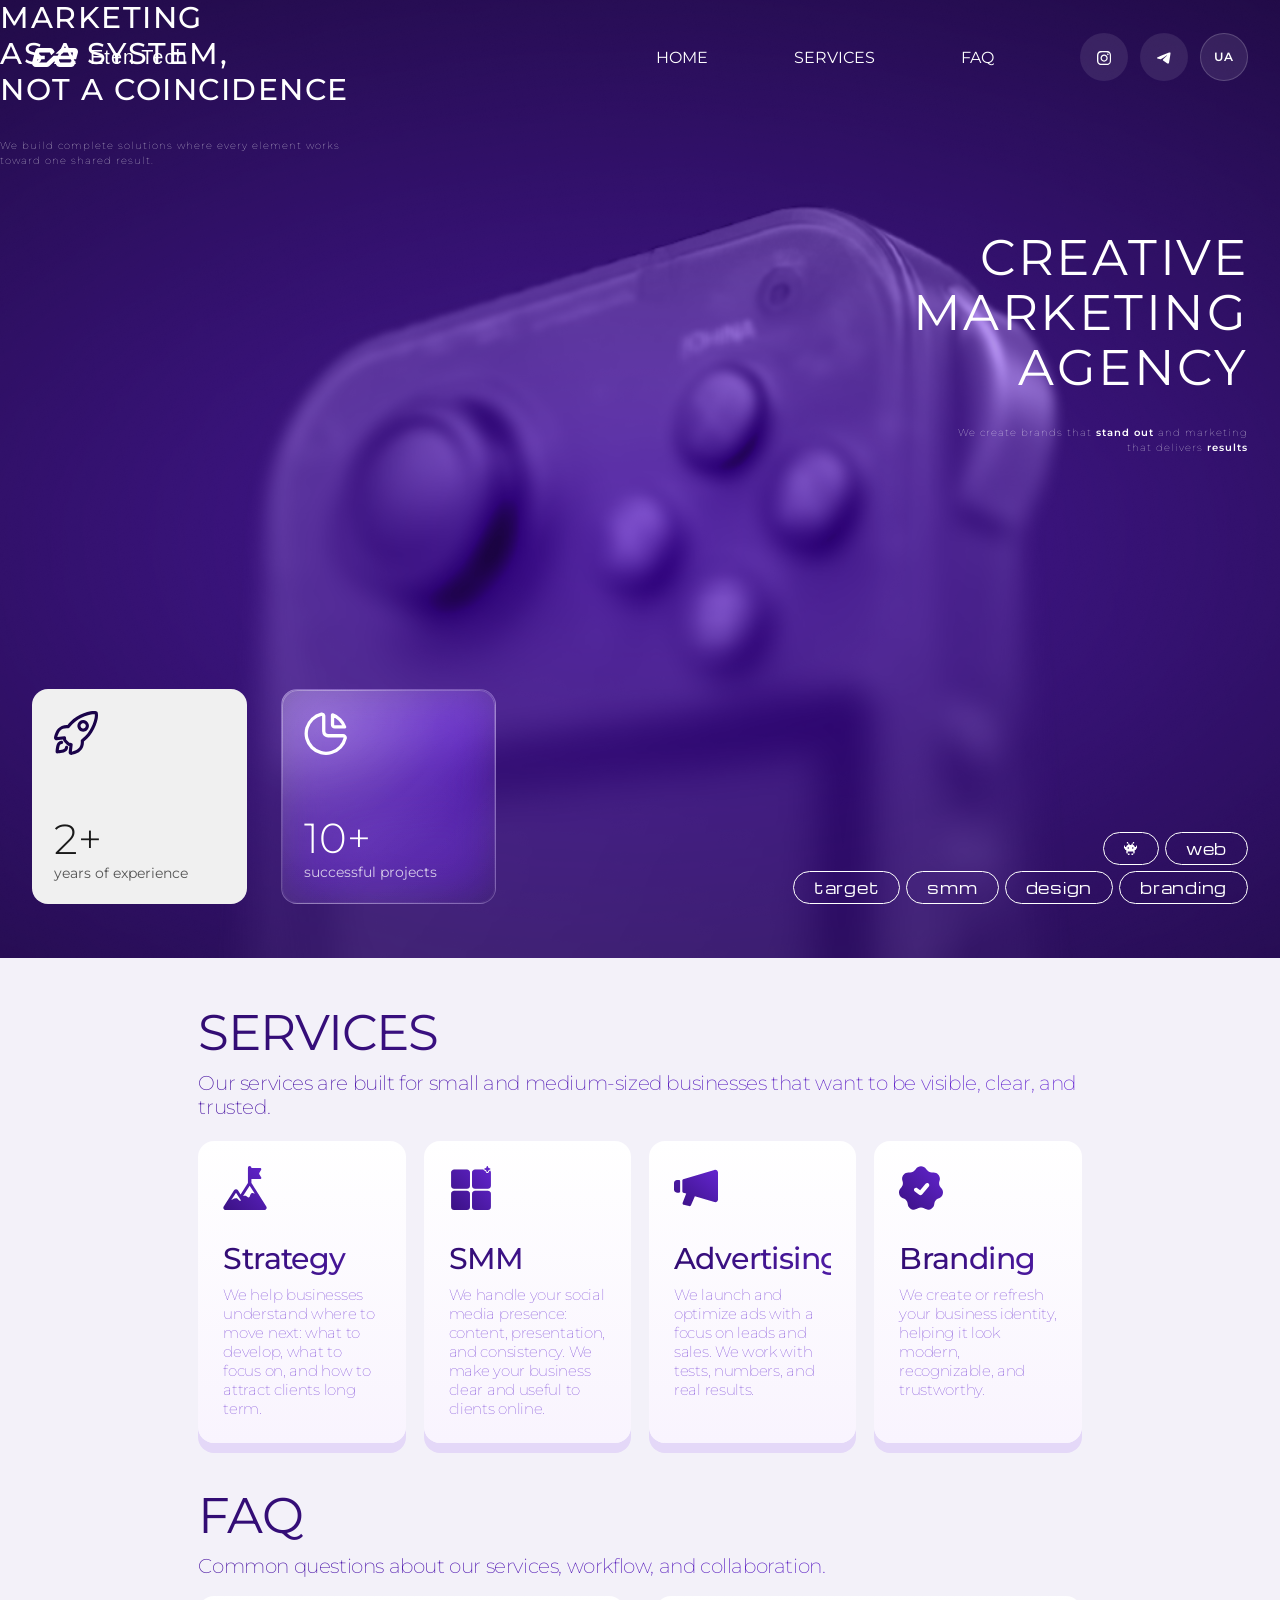
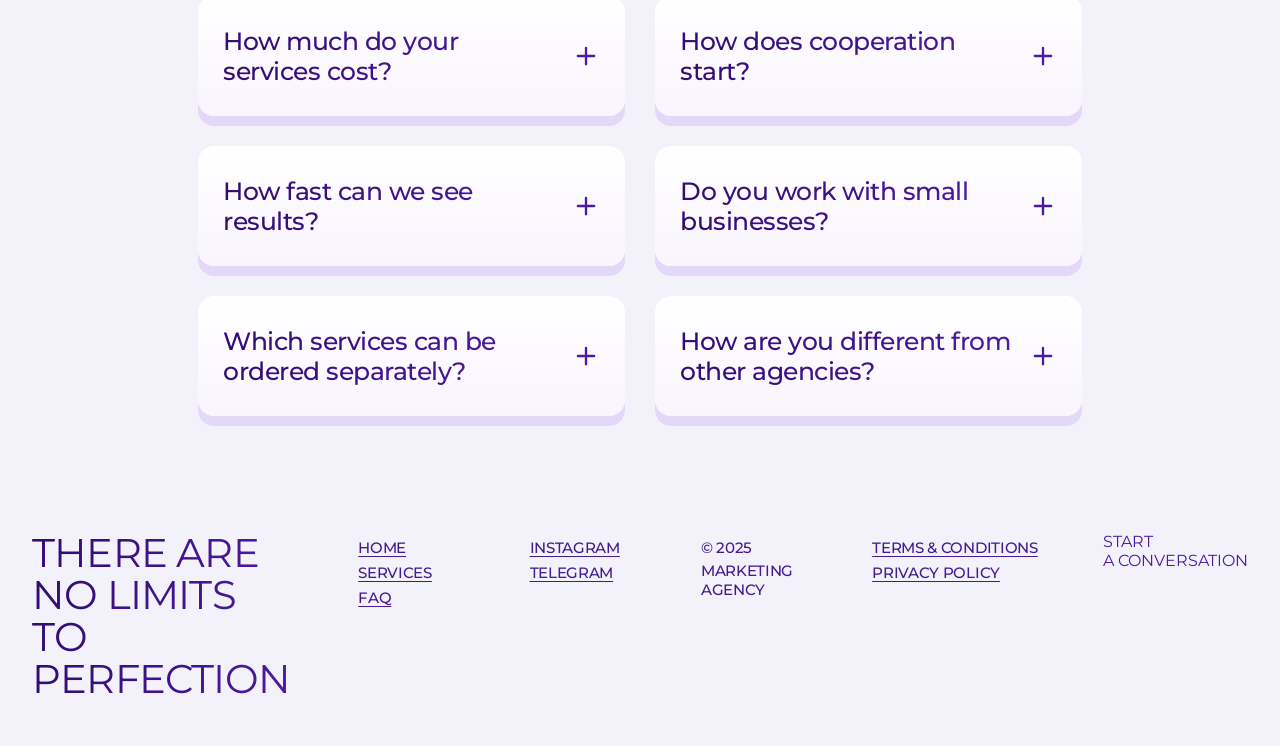
==== commit a8c45091: "Update index.html" ====
--- a/index.html
+++ b/index.html
@@ -1,266 +1,249 @@
-<!doctype html>
+<!DOCTYPE html>
+
 <html lang="uk">
 <head>
-  <meta charset="utf-8">
-  <meta name="viewport" content="width=device-width, initial-scale=1">
-  <title>eten tech</title>
-  <link rel="shortcut icon" href="images/logo_icon.svg" />
-  <link rel="preconnect" href="https://fonts.googleapis.com">
-  <link rel="preconnect" href="https://fonts.gstatic.com" crossorigin>
-  <link rel="preload" as="image" href="images/hero-640.webp" media="(max-width: 600px)" fetchpriority="high">
-  <link rel="preload" as="image" href="images/hero-1080.webp" media="(min-width: 601px)" fetchpriority="high">
-  <link href="https://fonts.googleapis.com/css2?family=Montserrat:wght@300;400;500;600;700;800&display=swap" rel="stylesheet">
-  <link href="https://fonts.googleapis.com/css2?family=Michroma&display=swap" rel="stylesheet">
-  <link rel="stylesheet" href="css/style.css">
+<meta charset="utf-8"/>
+<meta content="width=device-width, initial-scale=1" name="viewport"/>
+<title>eten tech</title>
+<link href="images/logo_icon.svg" rel="shortcut icon"/>
+<link href="https://fonts.googleapis.com" rel="preconnect"/>
+<link crossorigin="" href="https://fonts.gstatic.com" rel="preconnect"/>
+<link as="image" fetchpriority="high" href="images/hero-640.webp" media="(max-width: 600px)" rel="preload"/>
+<link as="image" fetchpriority="high" href="images/hero-1080.webp" media="(min-width: 601px)" rel="preload"/>
+<link href="https://fonts.googleapis.com/css2?family=Montserrat:wght@300;400;500;600;700;800&amp;display=swap" rel="stylesheet"/>
+<link href="https://fonts.googleapis.com/css2?family=Michroma&amp;display=swap" rel="stylesheet"/>
+<link href="css/style.css" rel="stylesheet"/>
 </head>
 <body>
-
-  <header class="header">
-    <div class="header__inner">
-      <div class="header__left">
-        <div class="header__logo" aria-label="Eten Tech logo">
-          <img src="images/logo.svg" alt="Eten Tech logo">
+<header class="header">
+<div class="header__inner">
+<div class="header__left">
+<div aria-label="Eten Tech logo" class="header__logo">
+<img alt="Eten Tech logo" src="images/logo.svg"/>
+</div>
+<div class="header__brand">Eten Tech</div>
+</div>
+<div class="header__right">
+<nav aria-label="Навігація" class="header__nav">
+<a class="header__link" data-i18n="nav.home" href="#home">ГОЛОВНА</a>
+<a class="header__link" data-i18n="nav.services" href="#services">ПОСЛУГИ</a>
+<a class="header__link" data-i18n="nav.faq" href="#faq">ПИТАННЯ</a>
+</nav>
+<div aria-label="Соц. іконки" class="header__icons">
+<a aria-label="Instagram" class="header__iconBtn" href="https://www.instagram.com/eten_tech/" rel="noopener" target="_blank">
+<span class="header__iconSvg"><img alt="" src="images/icon1.svg"/></span>
+</a>
+<a aria-label="Telegram" class="header__iconBtn" href="https://t.me/etentech" rel="noopener" target="_blank">
+<span class="header__iconSvg"><img alt="" src="images/icon2.svg"/></span>
+</a>
+<button aria-label="Switch language" class="langBtn" data-lang-toggle="" type="button">EN</button></div>
+<button aria-expanded="false" aria-label="Menu" class="header__burger" type="button">
+<span></span><span></span><span></span>
+</button>
+</div>
+</div>
+<div aria-hidden="true" class="header__drawer">
+<nav aria-label="Навігація (mobile)" class="header__drawerNav">
+<a class="header__drawerLink" data-i18n="nav.home" href="#home">ГОЛОВНА</a>
+<a class="header__drawerLink" data-i18n="nav.services" href="#services">ПОСЛУГИ</a>
+<a class="header__drawerLink" data-i18n="nav.faq" href="#faq">ПИТАННЯ</a>
+</nav>
+<div aria-label="Соцмережі" class="header__drawerSocial">
+<a aria-label="Instagram" class="header__drawerIconBtn" href="https://www.instagram.com/eten_tech/" rel="noopener" target="_blank">
+<img alt="" src="images/icon1.svg"/>
+</a>
+<a aria-label="Telegram" class="header__drawerIconBtn" href="https://t.me/etentech" rel="noopener" target="_blank">
+<img alt="" src="images/icon2.svg"/>
+</a>
+<button aria-label="Switch language" class="header__drawerIconBtn langBtn langBtn--mobile" data-lang-toggle="" type="button">EN</button></div>
+</div>
+</header>
+<section class="hero" id="home">
+<div class="hero__bg"></div>
+<div class="hero__inner">
+<div class="hero__leftBlock"></div>
+<div class="hero__squares">
+<div class="hero__square hero__square--light">
+<img alt="" class="hero__square-icon" src="images/rocket.svg"/>
+<div class="hero__square-bottom">
+<div class="hero__square-number">2+</div>
+<div class="hero__square-label" data-i18n="hero.years">роки досвіду</div>
+</div>
+</div>
+<div class="hero__square hero__square--glass">
+<img alt="" class="hero__square-icon" src="images/graphic.svg"/>
+<div class="hero__square-bottom">
+<div class="hero__square-number">10+</div>
+<div class="hero__square-label" data-i18n="hero.projects">успішних проєктів</div>
+</div>
+</div>
+</div>
+<div class="hero__leftText" data-i18n="hero.leftTitle">
+          МAРКЕТИНГ<br/>ЯК СИСТЕМА,<br/>А НЕ ВИПАДКОВІСТЬ
         </div>
-        <div class="header__brand">Eten Tech</div>
-      </div>
-
-      <div class="header__right">
-        <nav class="header__nav" aria-label="Навігація">
-          <a class="header__link" href="#home">ГОЛОВНА</a>
-          <a class="header__link" href="#services">ПОСЛУГИ</a>
-          <a class="header__link" href="#faq">ПИТАННЯ</a>
-        </nav>
-
-        <div class="header__icons" aria-label="Соц. іконки">
-          <a class="header__iconBtn" href="https://www.instagram.com/eten_tech/" target="_blank" rel="noopener" aria-label="Instagram">
-            <span class="header__iconSvg"><img src="images/icon1.svg" alt=""></span>
-          </a>
-          <a class="header__iconBtn" href="#" target="_blank" rel="noopener" aria-label="Telegram">
-            <span class="header__iconSvg"><img src="images/icon2.svg" alt=""></span>
-          </a>
-        </div>
-
-        <button class="header__burger" type="button" aria-label="Menu" aria-expanded="false">
-          <span></span><span></span><span></span>
-        </button>
-      </div>
-    </div>
-
-    <div class="header__drawer" aria-hidden="true">
-      <nav class="header__drawerNav" aria-label="Навігація (mobile)">
-        <a class="header__drawerLink" href="#home">ГОЛОВНА</a>
-        <a class="header__drawerLink" href="#services">ПОСЛУГИ</a>
-        <a class="header__drawerLink" href="#faq">ПИТАННЯ</a>
-      </nav>
-      <div class="header__drawerSocial" aria-label="Соцмережі">
-        <a class="header__drawerIconBtn" href="https://www.instagram.com/eten_tech/" target="_blank" rel="noopener" aria-label="Instagram">
-          <img src="images/icon1.svg" alt="">
-        </a>
-        <a class="header__drawerIconBtn" href="#" target="_blank" rel="noopener" aria-label="Telegram">
-          <img src="images/icon2.svg" alt="">
-        </a>
-      </div>
-    </div>
-  </header>
-
-  <section class="hero" id="home">
-    <div class="hero__bg"></div>
-    <div class="hero__inner">
-
-      <div class="hero__leftBlock">
-        <div class="hero__leftText">
-          МAРКЕТИНГ<br>ЯК СИСТЕМА,<br>А НЕ ВИПАДКОВІСТЬ
-        </div>
-        <p class="hero__leftDesc">
+<p class="hero__leftDesc" data-i18n="hero.leftDesc">
           Ми будуємо цілісні рішення, де кожен елемент працює на спільний результат.
         </p>
-      </div>
+</div>
 
-      <div class="hero__squares">
-  <div class="hero__square hero__square--light">
-    <img class="hero__square-icon" src="images/rocket.svg" alt="">
-    <div class="hero__square-bottom">
-      <div class="hero__square-number">2+</div>
-      <div class="hero__square-label">роки досвіду</div>
-    </div>
+<div class="hero__rightText">
+  <div data-i18n="hero.rightTitle">
+    КРЕАТИВНА<br/>МАРКЕТИНГОВА<br/>АГЕНЦІЯ
   </div>
+  <p class="hero__desc" data-i18n="hero.rightDesc">
+    Ми створюємо бренди, що <span>виділяються</span> та маркетинг,<br/>
+    який приносить <span>результат</span>
+  </p>
+</div>
 
-  <div class="hero__square hero__square--glass">
-    <img class="hero__square-icon" src="images/graphic.svg" alt="">
-    <div class="hero__square-bottom">
-      <div class="hero__square-number">10+</div>
-      <div class="hero__square-label">успішних проєктів</div>
-    </div>
-  </div>
-</div>
-
-      <div class="hero__rightText">
-        КРЕАТИВНА<br>МАРКЕТИНГОВА<br>АГЕНЦІЯ
-        <p class="hero__desc">
-          Ми створюємо бренди, що <span>виділяються</span> та маркетинг,<br>
-          який приносить <span>результат</span>
-        </p>
-      </div>
-
-      <div class="hero__chips">
-        <div class="hero__chipsTop">
-          <span class="chip chip--icon" aria-label="icon chip">
-            <span class="chip__icon" aria-hidden="true">
-              <img src="images/icon3.svg" alt="Icon 3">
-            </span>
-          </span>
-          <span class="chip">web</span>
-        </div>
-        <div class="hero__chipsBottom">
-          <span class="chip">target</span>
-          <span class="chip">smm</span>
-          <span class="chip">design</span>
-          <span class="chip">branding</span>
-        </div>
-      </div>
-
-    </div>
-  </section>
-
-  <main>
-    <div class="container">
-      <section id="services">
-        <h3 class="sectionTitle">ПОСЛУГИ</h3>
-        <p class="sectionDesc">
+<div class="hero__chips">
+<div class="hero__chipsTop">
+<span aria-label="icon chip" class="chip chip--icon">
+<span aria-hidden="true" class="chip__icon">
+<img alt="Icon 3" src="images/icon3.svg"/>
+</span>
+</span>
+<span class="chip">web</span>
+</div>
+<div class="hero__chipsBottom">
+<span class="chip">target</span>
+<span class="chip">smm</span>
+<span class="chip">design</span>
+<span class="chip">branding</span>
+</div>
+</div>
+</div>
+</section>
+<main>
+<div class="container">
+<section id="services">
+<h3 class="sectionTitle" data-i18n="services.title">ПОСЛУГИ</h3>
+<p class="sectionDesc" data-i18n="services.desc">
           Наші послуги для малого й середнього бізнесу, якому важливо бути помітним і зрозумілим клієнтам.
         </p>
-
-        <div class="services">
-          <article class="serviceCard">
-            <div class="icon" aria-hidden="true">
-              <img src="images/Vector.svg" alt="">
-            </div>
-            <h3>Стратегія</h3>
-            <p>Допомагаємо бізнесу зрозуміти, куди рухатись далі: що розвивати, на чому зосередитись і як залучати клієнтів у довгостроковій перспективі.</p>
-          </article>
-
-          <article class="serviceCard">
-            <div class="icon" aria-hidden="true">
-              <img src="images/Vector-1.svg" alt="">
-            </div>
-            <h3>SMM</h3>
-            <p>Беремо на себе ведення сторінок: контент, подачу та регулярність. Робимо присутність бізнесу в соцмережах зрозумілою й корисною для клієнтів.</p>
-          </article>
-
-          <article class="serviceCard">
-            <div class="icon" aria-hidden="true">
-              <img src="images/Vector-2.svg" alt="">
-            </div>
-            <h3>Реклама</h3>
-            <p>Запускаємо та оптимізуємо рекламу з фокусом на звернення й продажі. Працюємо з тестами, цифрами та реальними результатами.</p>
-          </article>
-
-          <article class="serviceCard">
-            <div class="icon" aria-hidden="true">
-              <img src="images/Vector-3.svg" alt="">
-            </div>
-            <h3>Брендинг</h3>
-            <p>Оновлюємо або створюємо візуальний образ бізнесу: допомагаємо виглядати сучасно, впізнавано та викликати довіру.</p>
-          </article>
-        </div>
-      </section>
-
-      <section class="faqWrap" id="faq">
-        <h3 class="sectionTitle">ПИТАННЯ</h3>
-        <p class="sectionDesc">Найпоширеніші питання про послуги, формат роботи та співпрацю.</p>
-
-        <div class="faqGrid">
-          <div class="faqCol" role="list">
-            <div class="faqItem" data-open="false" role="listitem">
-              <button class="faqBtn" type="button" aria-expanded="false">
-                <span class="faqQ">Скільки коштують наші послуги?</span>
-                <span class="plus" aria-hidden="true">
-                  <svg viewBox="0 0 24 24" fill="none"><path d="M12 5v14M5 12h14" stroke="currentColor" stroke-width="2" stroke-linecap="round"/></svg>
-                </span>
-              </button>
-              <div class="faqA"><p>Вартість залежить від задач, обсягу робіт та цілей бізнесу. Після короткого обговорення ми пропонуємо індивідуальний формат і бюджет.</p></div>
-            </div>
-            <div class="faqItem" data-open="false" role="listitem">
-              <button class="faqBtn" type="button" aria-expanded="false">
-                <span class="faqQ">Як швидко можна побачити результат?</span>
-                <span class="plus" aria-hidden="true">
-                  <svg viewBox="0 0 24 24" fill="none"><path d="M12 5v14M5 12h14" stroke="currentColor" stroke-width="2" stroke-linecap="round"/></svg>
-                </span>
-              </button>
-              <div class="faqA"><p>Перші зміни зазвичай видно вже в перші 1-2 місяці. Стабільний ріст - це система й робота на дистанції.</p></div>
-            </div>
-            <div class="faqItem" data-open="false" role="listitem">
-              <button class="faqBtn" type="button" aria-expanded="false">
-                <span class="faqQ">Які послуги можна замовити окремо?</span>
-                <span class="plus" aria-hidden="true">
-                  <svg viewBox="0 0 24 24" fill="none"><path d="M12 5v14M5 12h14" stroke="currentColor" stroke-width="2" stroke-linecap="round"/></svg>
-                </span>
-              </button>
-              <div class="faqA"><p>Окремо можна замовити стратегію, SMM-ведення, запуск реклами або брендинг.</p></div>
-            </div>
-          </div>
-
-          <div class="faqCol" role="list">
-            <div class="faqItem" data-open="false" role="listitem">
-              <button class="faqBtn" type="button" aria-expanded="false">
-                <span class="faqQ">З чого починається співпраця?</span>
-                <span class="plus" aria-hidden="true">
-                  <svg viewBox="0 0 24 24" fill="none"><path d="M12 5v14M5 12h14" stroke="currentColor" stroke-width="2" stroke-linecap="round"/></svg>
-                </span>
-              </button>
-              <div class="faqA"><p>Починаємо з короткого знайомства та брифу: цілі, продукт, аудиторія, бюджет і очікування.</p></div>
-            </div>
-            <div class="faqItem" data-open="false" role="listitem">
-              <button class="faqBtn" type="button" aria-expanded="false">
-                <span class="faqQ">Чи працюєте ви з малим бізнесом?</span>
-                <span class="plus" aria-hidden="true">
-                  <svg viewBox="0 0 24 24" fill="none"><path d="M12 5v14M5 12h14" stroke="currentColor" stroke-width="2" stroke-linecap="round"/></svg>
-                </span>
-              </button>
-              <div class="faqA"><p>Так. Ми підбираємо реалістичний формат і пріоритети, щоб результат відчувався в продажах.</p></div>
-            </div>
-            <div class="faqItem" data-open="false" role="listitem">
-              <button class="faqBtn" type="button" aria-expanded="false">
-                <span class="faqQ">Чим ви відрізняєтесь від інших агенцій?</span>
-                <span class="plus" aria-hidden="true">
-                  <svg viewBox="0 0 24 24" fill="none"><path d="M12 5v14M5 12h14" stroke="currentColor" stroke-width="2" stroke-linecap="round"/></svg>
-                </span>
-              </button>
-              <div class="faqA"><p>Ми не "робимо разово", а вибудовуємо систему: цілі → стратегія → контент → тести → аналітика.</p></div>
-            </div>
-          </div>
-        </div>
-      </section>
-    </div>
-  </main>
-
-  <footer class="footer">
-    <div class="footer__inner">
-      <div class="footer__title">THERE ARE NO LIMITS<br>TO PERFECTION</div>
-      <nav class="footer__col" aria-label="Навігація у футері">
-        <a class="footer__link" href="#home">ГОЛОВНА</a>
-        <a class="footer__link" href="#services">ПОСЛУГИ</a>
-        <a class="footer__link" href="#faq">ПИТАННЯ</a>
-      </nav>
-      <div class="footer__col" aria-label="Соцмережі">
-        <a class="footer__link" href="https://www.instagram.com/eten_tech/" target="_blank" rel="noopener">INSTAGRAM</a>
-        <a class="footer__link" href="#" target="_blank" rel="noopener">TELEGRAM</a>
-      </div>
-      <div class="footer__col footer__meta">
-        <div class="footer__metaText">© 2025</div>
-        <div class="footer__metaText">МАРКЕТИНГОВА АГЕНЦІЯ</div>
-      </div>
-      <div class="footer__col footer__legal">
-        <a class="footer__link" href="#">УМОВИ &amp; ПОЛОЖЕННЯ</a>
-        <a class="footer__link" href="#">ПОЛІТИКА КОНФІДЕНЦІЙНОСТІ</a>
-      </div>
-      <a class="footer__cta" href="#contact">
-        <span class="footer__ctaIcon"><img src="images/Rectangle 4342.svg" alt=""></span>
-        <span class="footer__ctaText">ПОЧАТИ<br>РОЗМОВУ</span>
-      </a>
-    </div>
-  </footer>
-
-  <script src="js/script.js"></script>
+<div class="services">
+<article class="serviceCard">
+<div aria-hidden="true" class="icon">
+<img alt="" src="images/Vector.svg"/>
+</div>
+<h3 data-i18n="services.strategy.title">Стратегія</h3>
+<p data-i18n="services.strategy.text">Допомагаємо бізнесу зрозуміти, куди рухатись далі: що розвивати, на чому зосередитись і як залучати клієнтів у довгостроковій перспективі.</p>
+</article>
+<article class="serviceCard">
+<div aria-hidden="true" class="icon">
+<img alt="" src="images/Vector-1.svg"/>
+</div>
+<h3>SMM</h3>
+<p data-i18n="services.smm.text">Беремо на себе ведення сторінок: контент, подачу та регулярність. Робимо присутність бізнесу в соцмережах зрозумілою й корисною для клієнтів.</p>
+</article>
+<article class="serviceCard">
+<div aria-hidden="true" class="icon">
+<img alt="" src="images/Vector-2.svg"/>
+</div>
+<h3 data-i18n="services.ads.title">Реклама</h3>
+<p data-i18n="services.ads.text">Запускаємо та оптимізуємо рекламу з фокусом на звернення й продажі. Працюємо з тестами, цифрами та реальними результатами.</p>
+</article>
+<article class="serviceCard">
+<div aria-hidden="true" class="icon">
+<img alt="" src="images/Vector-3.svg"/>
+</div>
+<h3 data-i18n="services.branding.title">Брендинг</h3>
+<p data-i18n="services.branding.text">Оновлюємо або створюємо візуальний образ бізнесу: допомагаємо виглядати сучасно, впізнавано та викликати довіру.</p>
+</article>
+</div>
+</section>
+<section class="faqWrap" id="faq">
+<h3 class="sectionTitle" data-i18n="faq.title">ПИТАННЯ</h3>
+<p class="sectionDesc" data-i18n="faq.desc">Найпоширеніші питання про послуги, формат роботи та співпрацю.</p>
+<div class="faqGrid">
+<div class="faqCol" role="list">
+<div class="faqItem" data-open="false" role="listitem">
+<button aria-expanded="false" class="faqBtn" type="button">
+<span class="faqQ" data-i18n="faq.q1">Скільки коштують наші послуги?</span>
+<span aria-hidden="true" class="plus">
+<svg fill="none" viewbox="0 0 24 24"><path d="M12 5v14M5 12h14" stroke="currentColor" stroke-linecap="round" stroke-width="2"></path></svg>
+</span>
+</button>
+<div class="faqA" data-i18n="faq.a1"><p data-i18n="faq.a1">Вартість залежить від задач, обсягу робіт та цілей бізнесу. Після короткого обговорення ми пропонуємо індивідуальний формат і бюджет.</p></div>
+</div>
+<div class="faqItem" data-open="false" role="listitem">
+<button aria-expanded="false" class="faqBtn" type="button">
+<span class="faqQ" data-i18n="faq.q2">Як швидко можна побачити результат?</span>
+<span aria-hidden="true" class="plus">
+<svg fill="none" viewbox="0 0 24 24"><path d="M12 5v14M5 12h14" stroke="currentColor" stroke-linecap="round" stroke-width="2"></path></svg>
+</span>
+</button>
+<div class="faqA" data-i18n="faq.a2"><p data-i18n="faq.a2">Перші зміни зазвичай видно вже в перші 1-2 місяці. Стабільний ріст - це система й робота на дистанції.</p></div>
+</div>
+<div class="faqItem" data-open="false" role="listitem">
+<button aria-expanded="false" class="faqBtn" type="button">
+<span class="faqQ" data-i18n="faq.q3">Які послуги можна замовити окремо?</span>
+<span aria-hidden="true" class="plus">
+<svg fill="none" viewbox="0 0 24 24"><path d="M12 5v14M5 12h14" stroke="currentColor" stroke-linecap="round" stroke-width="2"></path></svg>
+</span>
+</button>
+<div class="faqA" data-i18n="faq.a3"><p data-i18n="faq.a3">Окремо можна замовити стратегію, SMM-ведення, запуск реклами або брендинг.</p></div>
+</div>
+</div>
+<div class="faqCol" role="list">
+<div class="faqItem" data-open="false" role="listitem">
+<button aria-expanded="false" class="faqBtn" type="button">
+<span class="faqQ" data-i18n="faq.q4">З чого починається співпраця?</span>
+<span aria-hidden="true" class="plus">
+<svg fill="none" viewbox="0 0 24 24"><path d="M12 5v14M5 12h14" stroke="currentColor" stroke-linecap="round" stroke-width="2"></path></svg>
+</span>
+</button>
+<div class="faqA" data-i18n="faq.a4"><p data-i18n="faq.a4">Починаємо з короткого знайомства та брифу: цілі, продукт, аудиторія, бюджет і очікування.</p></div>
+</div>
+<div class="faqItem" data-open="false" role="listitem">
+<button aria-expanded="false" class="faqBtn" type="button">
+<span class="faqQ" data-i18n="faq.q5">Чи працюєте ви з малим бізнесом?</span>
+<span aria-hidden="true" class="plus">
+<svg fill="none" viewbox="0 0 24 24"><path d="M12 5v14M5 12h14" stroke="currentColor" stroke-linecap="round" stroke-width="2"></path></svg>
+</span>
+</button>
+<div class="faqA" data-i18n="faq.a5"><p data-i18n="faq.a5">Так. Ми підбираємо реалістичний формат і пріоритети, щоб результат відчувався в продажах.</p></div>
+</div>
+<div class="faqItem" data-open="false" role="listitem">
+<button aria-expanded="false" class="faqBtn" type="button">
+<span class="faqQ" data-i18n="faq.q6">Чим ви відрізняєтесь від інших агенцій?</span>
+<span aria-hidden="true" class="plus">
+<svg fill="none" viewbox="0 0 24 24"><path d="M12 5v14M5 12h14" stroke="currentColor" stroke-linecap="round" stroke-width="2"></path></svg>
+</span>
+</button>
+<div class="faqA" data-i18n="faq.a6"><p data-i18n="faq.a6">Ми не "робимо разово", а вибудовуємо систему: цілі → стратегія → контент → тести → аналітика.</p></div>
+</div>
+</div>
+</div>
+</section>
+</div>
+</main>
+<footer class="footer">
+<div class="footer__inner">
+<div class="footer__title" data-i18n="footer.title">THERE ARE NO LIMITS<br/>TO PERFECTION</div>
+<nav aria-label="Навігація у футері" class="footer__col">
+<a class="footer__link" data-i18n="nav.home" href="#home">ГОЛОВНА</a>
+<a class="footer__link" data-i18n="nav.services" href="#services">ПОСЛУГИ</a>
+<a class="footer__link" data-i18n="nav.faq" href="#faq">ПИТАННЯ</a>
+</nav>
+<div aria-label="Соцмережі" class="footer__col">
+<a class="footer__link" href="https://www.instagram.com/eten_tech/" rel="noopener" target="_blank">INSTAGRAM</a>
+<a class="footer__link" href="https://t.me/etentech" rel="noopener" target="_blank">TELEGRAM</a>
+</div>
+<div class="footer__col footer__meta">
+<div class="footer__metaText">© 2025</div>
+<div class="footer__metaText" data-i18n="footer.agency">МАРКЕТИНГОВА АГЕНЦІЯ</div>
+</div>
+<div class="footer__col footer__legal">
+<a class="footer__link" data-i18n="footer.terms" href="#">УМОВИ &amp; ПОЛОЖЕННЯ</a>
+<a class="footer__link" data-i18n="footer.privacy" href="#">ПОЛІТИКА КОНФІДЕНЦІЙНОСТІ</a>
+</div>
+<a class="footer__cta" data-i18n="footer.cta" href="https://t.me/etentech">
+<span class="footer__ctaIcon"><img alt="" src="images/Rectangle 4342.svg"/></span>
+<span class="footer__ctaText" data-i18n="footer.cta">ПОЧАТИ<br/>РОЗМОВУ</span>
+</a>
+</div>
+</footer>
+<script src="js/script.js"></script>
 </body>
 </html>
--- a/css/style.css
+++ b/css/style.css
@@ -222,7 +222,7 @@
   display: flex;
   flex-direction: column;
   align-items: flex-start;
-  justify-content: flex-start;
+  justify-content: space-between;
 }
 
 .hero__square--light {
@@ -231,7 +231,6 @@
 
 .hero__square--glass {
   position: relative;
-  border-radius: 16px;
   overflow: hidden;
   background:
     radial-gradient(140% 120% at 20% 15%, rgba(255,255,255,0.26) 0%, rgba(255,255,255,0.10) 38%, rgba(255,255,255,0.05) 60%, rgba(255,255,255,0.03) 100%),
@@ -250,12 +249,8 @@
   background:
     radial-gradient(120px 120px at 22% 18%, rgba(255,255,255,0.32) 0%, rgba(255,255,255,0.12) 45%, rgba(255,255,255,0) 70%),
     linear-gradient(180deg, rgba(255,255,255,0.22), rgba(255,255,255,0.06));
-  mask:
-    linear-gradient(#000 0 0) content-box,
-    linear-gradient(#000 0 0);
-  -webkit-mask:
-    linear-gradient(#000 0 0) content-box,
-    linear-gradient(#000 0 0);
+  mask: linear-gradient(#000 0 0) content-box, linear-gradient(#000 0 0);
+  -webkit-mask: linear-gradient(#000 0 0) content-box, linear-gradient(#000 0 0);
   padding: 1px;
   -webkit-mask-composite: xor;
           mask-composite: exclude;
@@ -272,34 +267,38 @@
 }
 
 .hero__square-icon {
-  margin-bottom: 18px;
+  width: 44px;
+  height: 44px;
   flex-shrink: 0;
   position: relative;
   z-index: 1;
 }
 
+.hero__square-bottom {
+  display: flex;
+  flex-direction: column;
+  gap: 4px;
+  position: relative;
+  z-index: 1;
+}
+
 .hero__square-number {
   font-size: 42px;
-  font-weight: 700;
+  font-weight: 300;
   line-height: 1;
-  margin-bottom: 6px;
-  position: relative;
-  z-index: 1;
 }
 
 .hero__square-label {
   font-size: 14px;
   font-weight: 400;
   line-height: 1.3;
-  position: relative;
-  z-index: 1;
 }
 
 .hero__square--light .hero__square-number { color: #1a1a1a; }
 .hero__square--light .hero__square-label  { color: #555; }
 
 .hero__square--glass .hero__square-number { color: #ffffff; }
-.hero__square--glass .hero__square-label  { color: rgba(255, 255, 255, 0.75); }
+.hero__square--glass .hero__square-label  { color: rgba(255,255,255,0.75); }
 
 /* ===== Hero desc + chips ===== */
 .hero__desc {
@@ -979,3 +978,49 @@
   width: 100%;
   overflow-x: hidden;
 }
+
+/* ===== Language switcher ===== */
+.langBtn {
+  min-width: 48px;
+  height: 48px;
+  border-radius: 999px;
+  border: 1px solid rgba(255, 255, 255, 0.18);
+  background: rgba(255, 255, 255, 0.09);
+  color: #fff;
+  display: grid;
+  place-items: center;
+  cursor: pointer;
+  padding: 0 13px;
+  font-family: "Montserrat", sans-serif;
+  font-size: 12px;
+  font-weight: 600;
+  letter-spacing: 0.08em;
+  line-height: 1;
+  transition: background .18s ease, border-color .18s ease, transform .18s ease;
+}
+
+.langBtn:hover {
+  background: rgba(255, 255, 255, 0.16);
+  border-color: rgba(255, 255, 255, 0.34);
+  transform: translateY(-1px);
+}
+
+.langBtn--mobile {
+  width: auto;
+}
+
+@media (max-width: 1000px) {
+  .header__drawer {
+    width: min(86vw, 220px);
+  }
+
+  .langBtn {
+    min-width: 44px;
+    height: 44px;
+    font-size: 11px;
+  }
+
+  .header__drawerSocial .langBtn {
+    display: grid;
+  }
+}
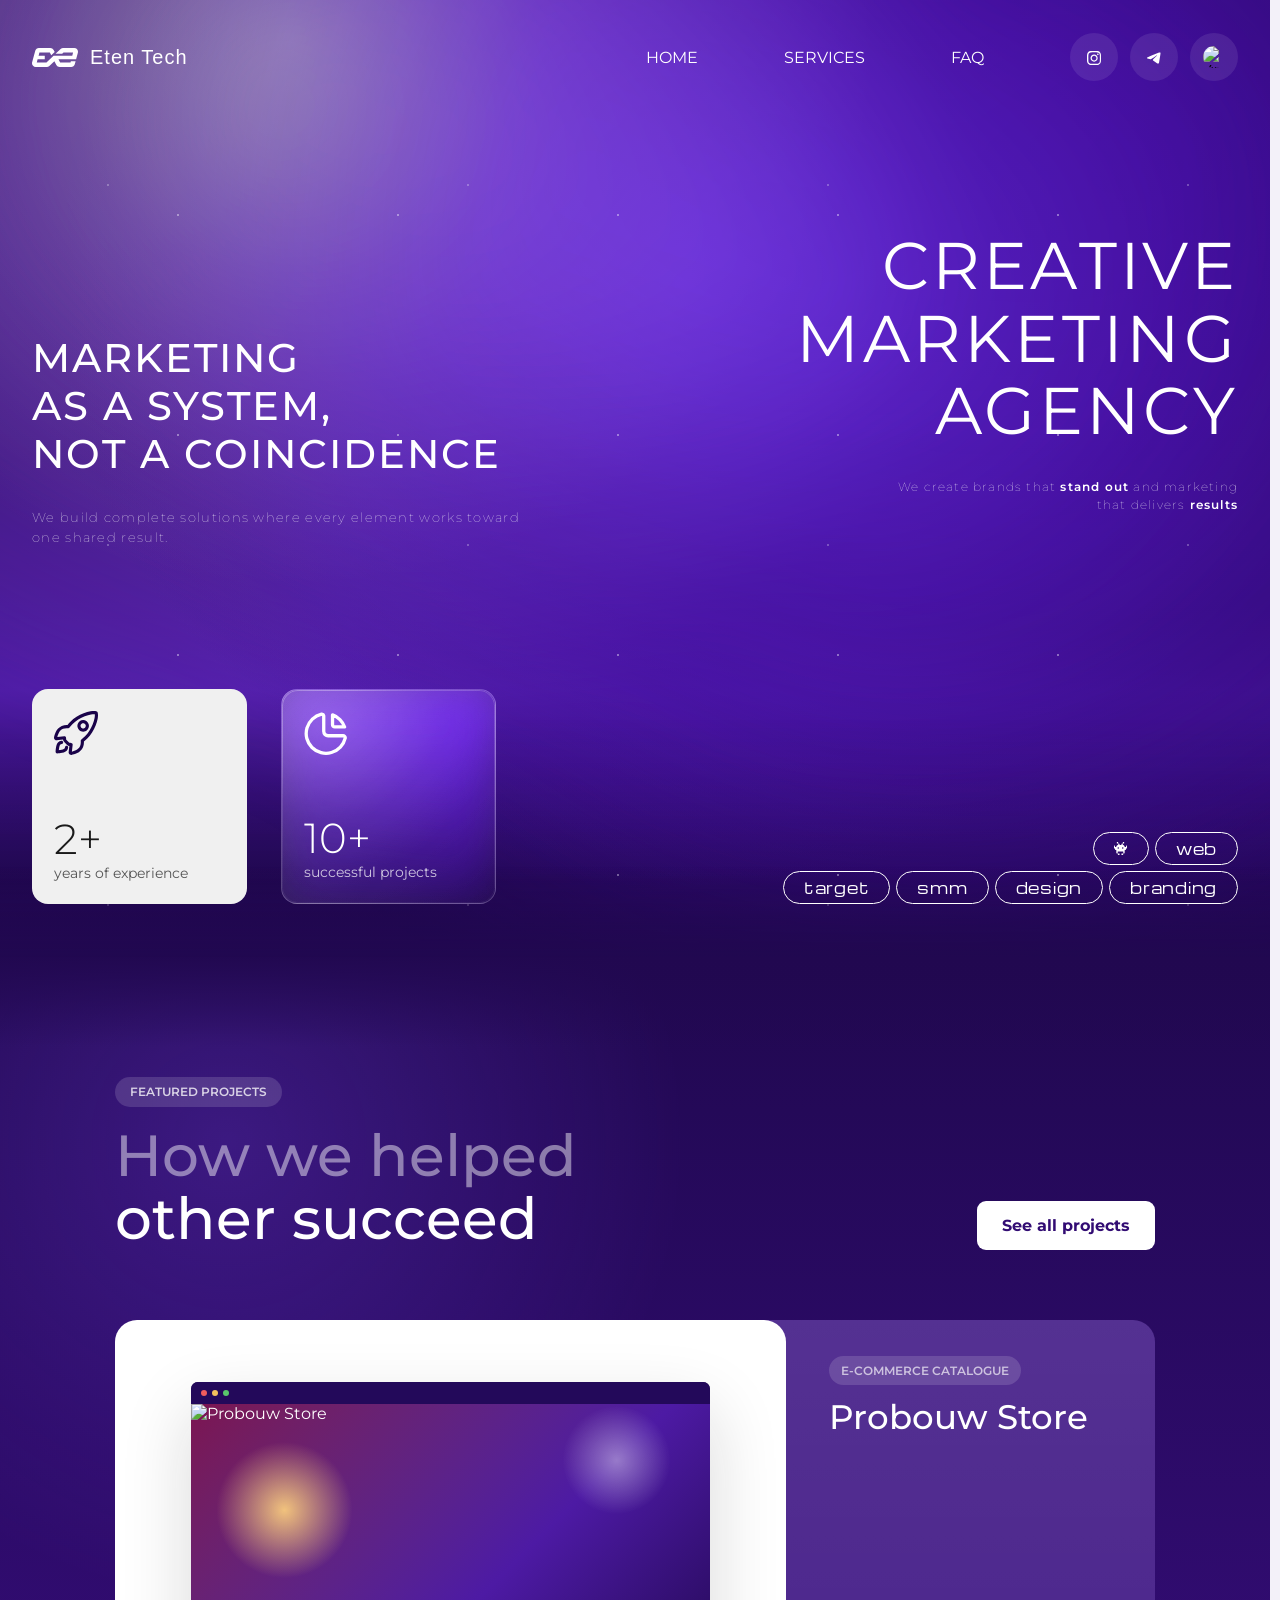
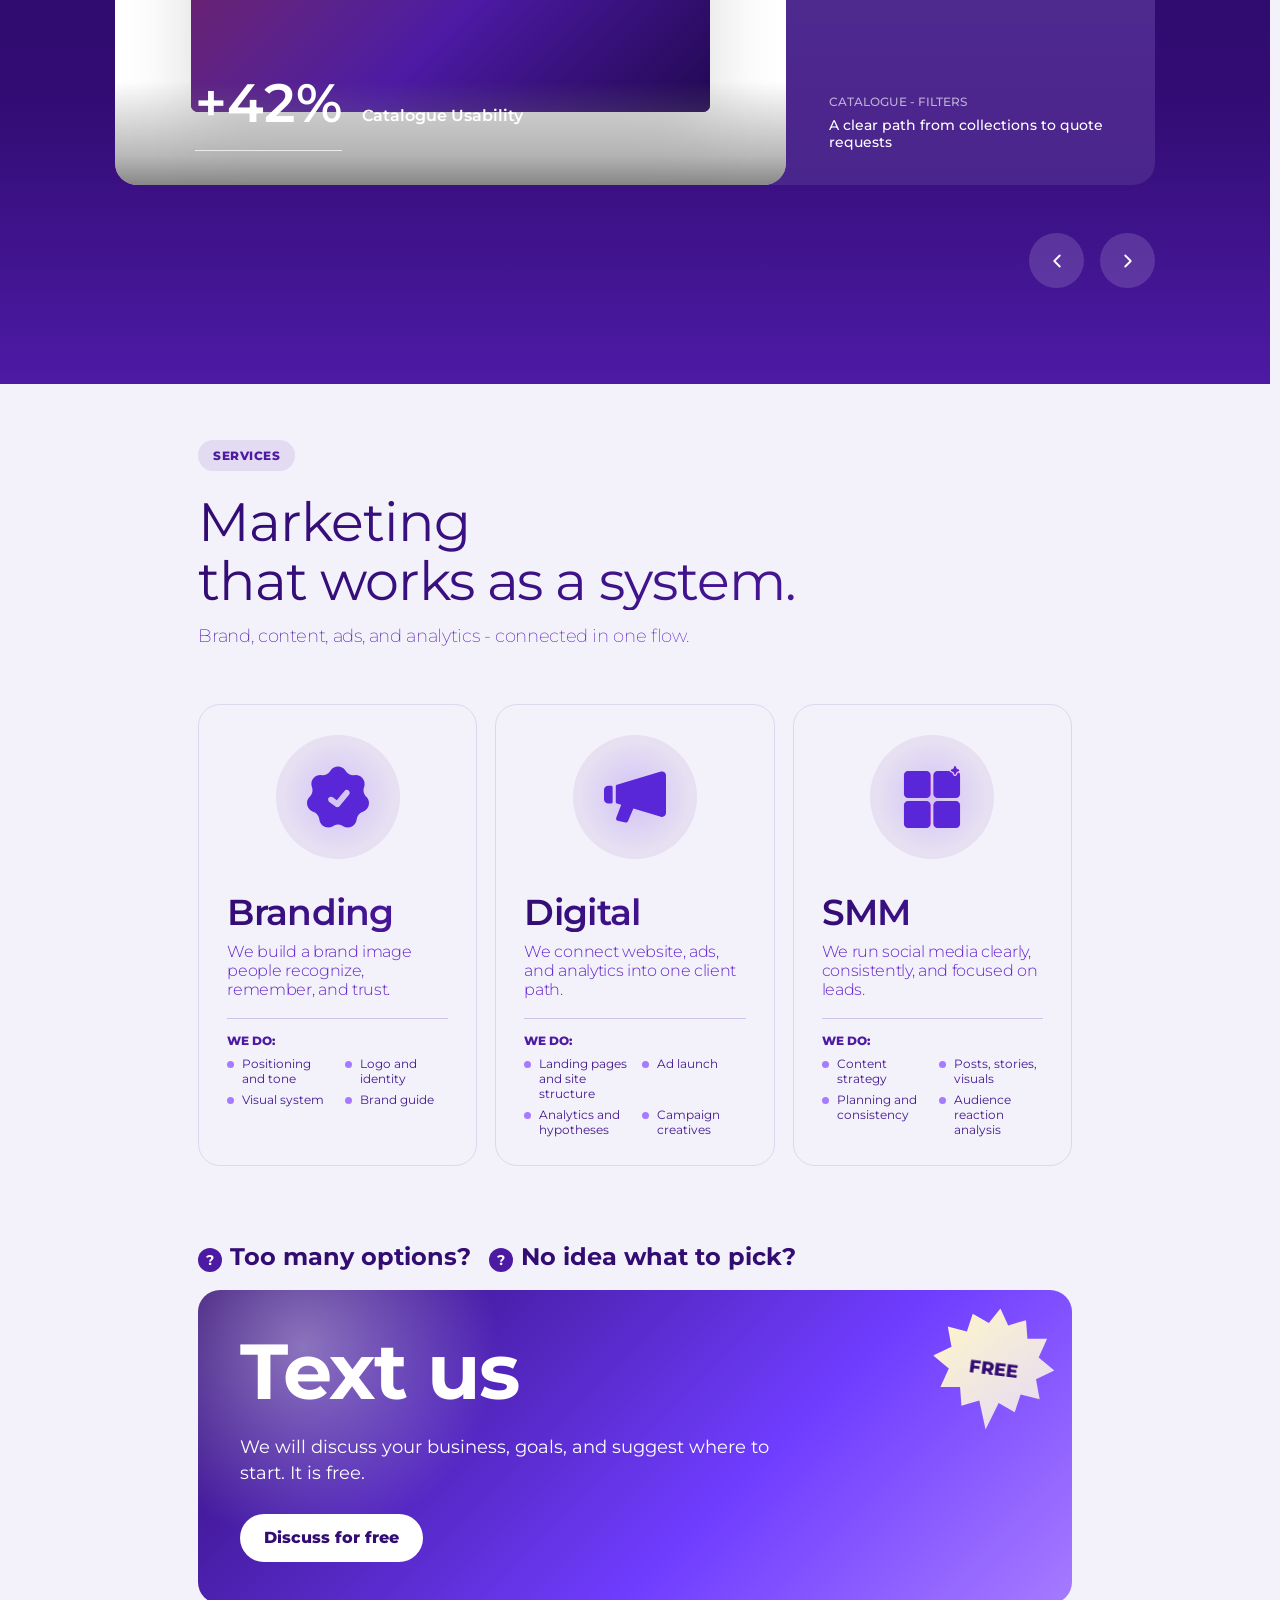
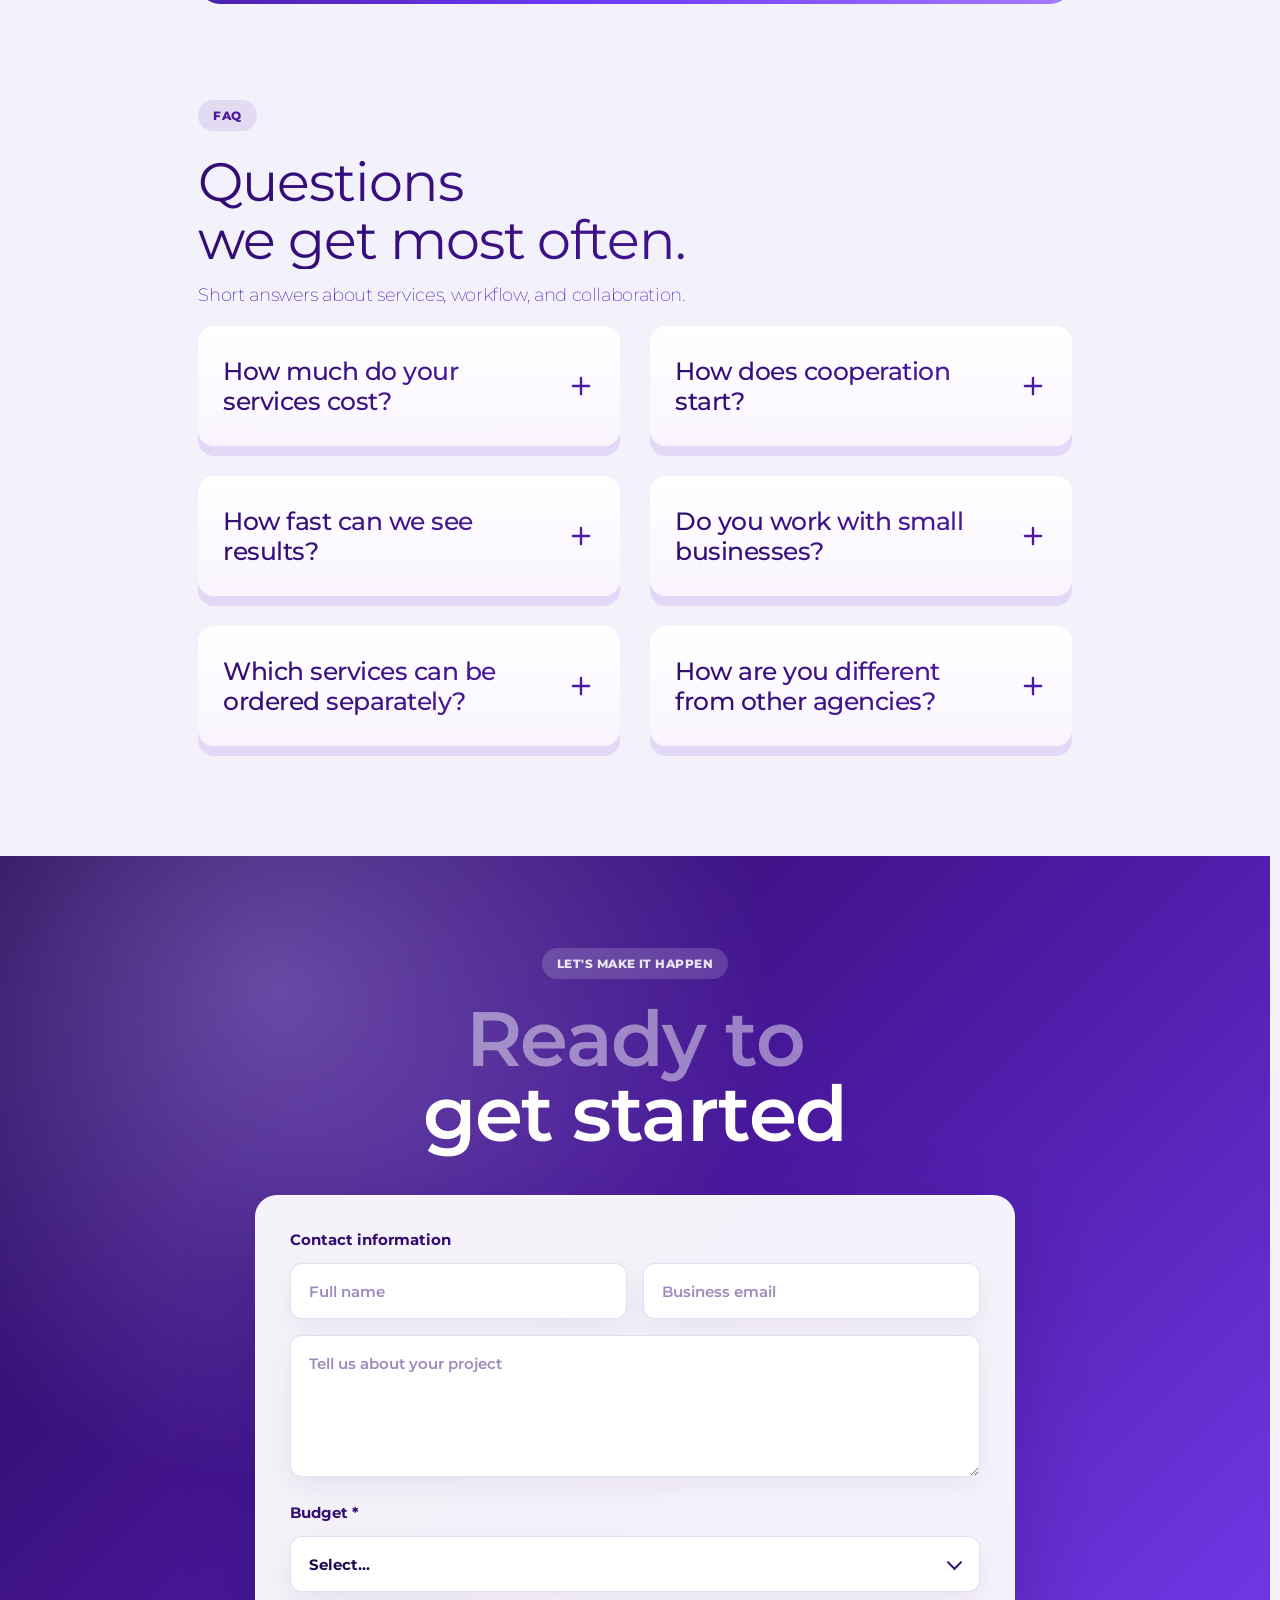
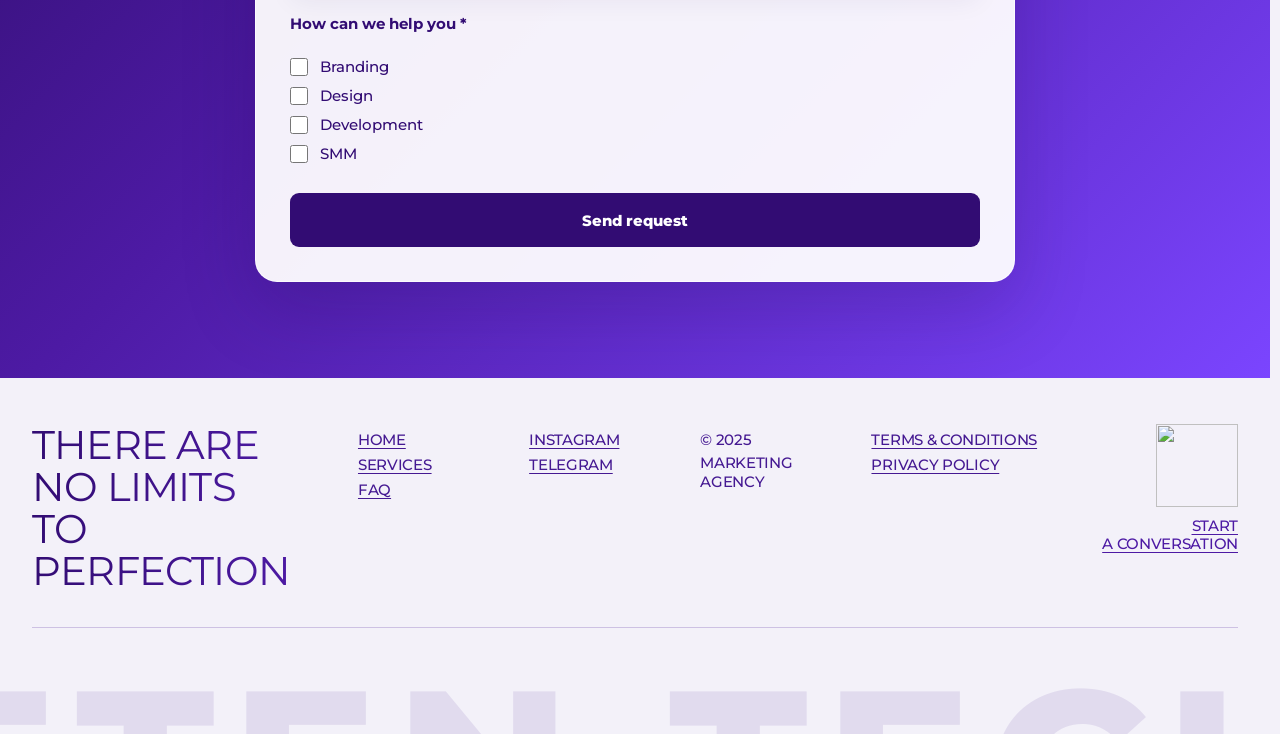
==== commit db4025d9: "techv2" ====
--- a/index.html
+++ b/index.html
@@ -8,8 +8,6 @@
 <link href="images/logo_icon.svg" rel="shortcut icon"/>
 <link href="https://fonts.googleapis.com" rel="preconnect"/>
 <link crossorigin="" href="https://fonts.gstatic.com" rel="preconnect"/>
-<link as="image" fetchpriority="high" href="images/hero-640.webp" media="(max-width: 600px)" rel="preload"/>
-<link as="image" fetchpriority="high" href="images/hero-1080.webp" media="(min-width: 601px)" rel="preload"/>
 <link href="https://fonts.googleapis.com/css2?family=Montserrat:wght@300;400;500;600;700;800&amp;display=swap" rel="stylesheet"/>
 <link href="https://fonts.googleapis.com/css2?family=Michroma&amp;display=swap" rel="stylesheet"/>
 <link href="css/style.css" rel="stylesheet"/>
@@ -61,7 +59,14 @@
 <section class="hero" id="home">
 <div class="hero__bg"></div>
 <div class="hero__inner">
-<div class="hero__leftBlock"></div>
+<div class="hero__leftBlock">
+<div class="hero__leftText" data-i18n="hero.leftTitle">
+          МAРКЕТИНГ<br/>ЯК СИСТЕМА,<br/>А НЕ ВИПАДКОВІСТЬ
+        </div>
+<p class="hero__leftDesc" data-i18n="hero.leftDesc">
+          Ми будуємо цілісні рішення, де кожен елемент працює на спільний результат.
+        </p>
+</div>
 <div class="hero__squares">
 <div class="hero__square hero__square--light">
 <img alt="" class="hero__square-icon" src="images/rocket.svg"/>
@@ -78,25 +83,18 @@
 </div>
 </div>
 </div>
-<div class="hero__leftText" data-i18n="hero.leftTitle">
-          МAРКЕТИНГ<br/>ЯК СИСТЕМА,<br/>А НЕ ВИПАДКОВІСТЬ
-        </div>
-<p class="hero__leftDesc" data-i18n="hero.leftDesc">
-          Ми будуємо цілісні рішення, де кожен елемент працює на спільний результат.
-        </p>
-</div>
 
+
+</div>
 <div class="hero__rightText">
-  <div data-i18n="hero.rightTitle">
+<div data-i18n="hero.rightTitle">
     КРЕАТИВНА<br/>МАРКЕТИНГОВА<br/>АГЕНЦІЯ
   </div>
-  <p class="hero__desc" data-i18n="hero.rightDesc">
+<p class="hero__desc" data-i18n="hero.rightDesc">
     Ми створюємо бренди, що <span>виділяються</span> та маркетинг,<br/>
     який приносить <span>результат</span>
-  </p>
-</div>
-
-<div class="hero__chips">
+</p>
+</div><div class="hero__chips">
 <div class="hero__chipsTop">
 <span aria-label="icon chip" class="chip chip--icon">
 <span aria-hidden="true" class="chip__icon">
@@ -112,49 +110,178 @@
 <span class="chip">branding</span>
 </div>
 </div>
-</div>
+
 </section>
 <main>
+<section class="featuredProjects" id="projects">
+<div class="featuredProjects__inner">
+<div class="featuredProjects__head">
+<div>
+<div class="featuredProjects__eyebrow" data-i18n="featured.eyebrow">FEATURED PROJECTS</div>
+<h2 class="featuredProjects__title" data-i18n="featured.title"><span>How we helped</span><br/>other succeed</h2>
+</div>
+<a class="featuredProjects__button" data-i18n="featured.button" href="portfolio.html">See all projects</a>
+</div>
+<div class="featuredProjects__stage" data-featured-projects="">
+<article class="featuredProjects__preview" aria-live="polite">
+<div class="featuredProjects__browser">
+<div class="featuredProjects__browserTop">
+<span></span><span></span><span></span>
+</div>
+<div class="featuredProjects__mockup">
+<img alt="" class="featuredProjects__siteShot" data-project-image="" src="images/sites/previews/probouw.webp"/>
+</div>
+</div>
+<div class="featuredProjects__metric">
+<strong data-project-metric="">+64%</strong>
+<span data-project-metric-label="">Leads Growth</span>
+</div>
+</article>
+<article class="featuredProjects__info">
+<div>
+<span class="featuredProjects__tag" data-project-category="">Marketing system</span>
+<h3 data-project-title="">Local Service Brand</h3>
+</div>
+<div class="featuredProjects__infoBottom">
+<span data-project-service="">Strategy - Ads - Landing</span>
+<p data-project-description="">Turning scattered promotion into a predictable client acquisition system</p>
+</div>
+</article>
+</div>
+<div class="featuredProjects__arrows" aria-label="Project slider controls">
+<button class="featuredProjects__arrow" data-project-prev="" aria-label="Previous project" type="button">
+<svg fill="none" viewBox="0 0 24 24"><path d="M15 6l-6 6 6 6" stroke="currentColor" stroke-linecap="round" stroke-linejoin="round" stroke-width="2"/></svg>
+</button>
+<button class="featuredProjects__arrow" data-project-next="" aria-label="Next project" type="button">
+<svg fill="none" viewBox="0 0 24 24"><path d="M9 6l6 6-6 6" stroke="currentColor" stroke-linecap="round" stroke-linejoin="round" stroke-width="2"/></svg>
+</button>
+</div>
+</div>
+</section>
 <div class="container">
 <section id="services">
-<h3 class="sectionTitle" data-i18n="services.title">ПОСЛУГИ</h3>
-<p class="sectionDesc" data-i18n="services.desc">
-          Наші послуги для малого й середнього бізнесу, якому важливо бути помітним і зрозумілим клієнтам.
+<div class="sectionKicker" data-i18n="services.kicker">SERVICES</div>
+<h3 class="sectionTitle sectionTitle--large" data-i18n="services.title">Маркетинг,<br/>що працює системно.</h3>
+<p class="sectionDesc sectionDesc--large" data-i18n="services.desc">
+          Бренд, контент, реклама й аналітика - в одній системі.
         </p>
 <div class="services">
 <article class="serviceCard">
-<div aria-hidden="true" class="icon">
-<img alt="" src="images/Vector.svg"/>
-</div>
-<h3 data-i18n="services.strategy.title">Стратегія</h3>
-<p data-i18n="services.strategy.text">Допомагаємо бізнесу зрозуміти, куди рухатись далі: що розвивати, на чому зосередитись і як залучати клієнтів у довгостроковій перспективі.</p>
+<div aria-hidden="true" class="serviceCard__visual">
+<img alt="" src="images/Vector-3.svg"/>
+</div>
+<h3 data-i18n="services.branding.title">Брендинг</h3>
+<p data-i18n="services.branding.text">Створюємо образ бренду, який легко впізнати і якому довіряють.</p>
+<div class="serviceCard__line"></div>
+<div class="serviceCard__meta" data-i18n="services.weDo">Що входить:</div>
+<ul class="serviceCard__list">
+<li data-i18n="services.branding.item1">Позиціонування і тон бренду</li>
+<li data-i18n="services.branding.item2">Логотип і айдентика</li>
+<li data-i18n="services.branding.item3">Візуальна система</li>
+<li data-i18n="services.branding.item4">Бренд-гайд</li>
+</ul>
 </article>
 <article class="serviceCard">
-<div aria-hidden="true" class="icon">
+<div aria-hidden="true" class="serviceCard__visual">
+<img alt="" src="images/Vector-2.svg"/>
+</div>
+<h3 data-i18n="services.digital.title">Digital</h3>
+<p data-i18n="services.digital.text">Поєднуємо сайт, рекламу й аналітику в один шлях клієнта.</p>
+<div class="serviceCard__line"></div>
+<div class="serviceCard__meta" data-i18n="services.weDo">Що входить:</div>
+<ul class="serviceCard__list">
+<li data-i18n="services.digital.item1">Лендінги і структура сайту</li>
+<li data-i18n="services.digital.item2">Запуск реклами</li>
+<li data-i18n="services.digital.item3">Аналітика і гіпотези</li>
+<li data-i18n="services.digital.item4">Креативи для кампаній</li>
+</ul>
+</article>
+<article class="serviceCard">
+<div aria-hidden="true" class="serviceCard__visual">
 <img alt="" src="images/Vector-1.svg"/>
 </div>
 <h3>SMM</h3>
-<p data-i18n="services.smm.text">Беремо на себе ведення сторінок: контент, подачу та регулярність. Робимо присутність бізнесу в соцмережах зрозумілою й корисною для клієнтів.</p>
-</article>
-<article class="serviceCard">
-<div aria-hidden="true" class="icon">
-<img alt="" src="images/Vector-2.svg"/>
-</div>
-<h3 data-i18n="services.ads.title">Реклама</h3>
-<p data-i18n="services.ads.text">Запускаємо та оптимізуємо рекламу з фокусом на звернення й продажі. Працюємо з тестами, цифрами та реальними результатами.</p>
-</article>
-<article class="serviceCard">
-<div aria-hidden="true" class="icon">
-<img alt="" src="images/Vector-3.svg"/>
-</div>
-<h3 data-i18n="services.branding.title">Брендинг</h3>
-<p data-i18n="services.branding.text">Оновлюємо або створюємо візуальний образ бізнесу: допомагаємо виглядати сучасно, впізнавано та викликати довіру.</p>
+<p data-i18n="services.smm.text">Ведемо соцмережі зрозуміло, регулярно і з фокусом на звернення.</p>
+<div class="serviceCard__line"></div>
+<div class="serviceCard__meta" data-i18n="services.weDo">Що входить:</div>
+<ul class="serviceCard__list">
+<li data-i18n="services.smm.item1">Контент-стратегія</li>
+<li data-i18n="services.smm.item2">Пости, сторіс і візуали</li>
+<li data-i18n="services.smm.item3">Планування і регулярність</li>
+<li data-i18n="services.smm.item4">Аналіз реакцій аудиторії</li>
+</ul>
+</article>
+</div>
+</section>
+<section class="consultBlock">
+<div class="consultBlock__notes">
+<span data-i18n="consult.note1">Забагато варіантів?</span>
+<span data-i18n="consult.note2">Не знаєте, що обрати?</span>
+</div>
+<div class="consultBlock__panel">
+<div class="consultBlock__mark" data-i18n="consult.free">0₴</div>
+<h3 data-i18n="consult.title">Напишіть нам</h3>
+<p data-i18n="consult.text">Обговоримо ваш бізнес, задачі і підкажемо, з чого краще почати. Це безкоштовно.</p>
+<a class="consultBlock__button" data-i18n="consult.button" href="https://t.me/etentech" rel="noopener" target="_blank">Обговорити безкоштовно</a>
+</div>
+</section>
+<section class="pricingBlock" id="pricing">
+<div class="sectionKicker" data-i18n="pricing.kicker">PRICING</div>
+<h3 class="sectionTitle sectionTitle--large" data-i18n="pricing.title">Прайс</h3>
+<div class="pricingGrid">
+<article class="priceCard">
+<div class="priceCard__panel">
+<h4 data-i18n="pricing.start.title">Start</h4>
+<p data-i18n="pricing.start.desc">Для швидкого запуску і перших тестів.</p>
+<ul>
+<li data-i18n="pricing.start.item1">Базова стратегія</li>
+<li data-i18n="pricing.start.item2">Контент-план</li>
+<li data-i18n="pricing.start.item3">Рекламна гіпотеза</li>
+<li data-i18n="pricing.start.item4">Контактна форма</li>
+<li data-i18n="pricing.start.item5">Термін: 7-10 днів</li>
+</ul>
+<div class="priceCard__price" data-i18n="pricing.start.price">після брифу</div>
+</div>
+<a data-i18n="pricing.button" href="https://t.me/etentech" rel="noopener" target="_blank">Обрати пакет</a>
+</article>
+<article class="priceCard">
+<div class="priceCard__panel">
+<h4 data-i18n="pricing.growth.title">Business</h4>
+<p data-i18n="pricing.growth.desc">Для бізнесу, якому потрібна міцна цифрова база.</p>
+<ul>
+<li data-i18n="pricing.growth.item1">Стратегія і SMM</li>
+<li data-i18n="pricing.growth.item2">Креативи і реклама</li>
+<li data-i18n="pricing.growth.item3">Щомісячна аналітика</li>
+<li data-i18n="pricing.growth.item4">Форма заявки</li>
+<li data-i18n="pricing.growth.item5">Адмін-панель</li>
+<li data-i18n="pricing.growth.item6">Термін: 14-21 день</li>
+</ul>
+<div class="priceCard__price" data-i18n="pricing.growth.price">індивідуально</div>
+</div>
+<a data-i18n="pricing.button" href="https://t.me/etentech" rel="noopener" target="_blank">Обрати пакет</a>
+</article>
+<article class="priceCard priceCard--accent">
+<div class="priceCard__panel">
+<h4 data-i18n="pricing.full.title">Pro</h4>
+<p data-i18n="pricing.full.desc">Для проєктів, яким потрібен сайт без обмежень.</p>
+<ul>
+<li data-i18n="pricing.full.item1">Брендинг або ребрендинг</li>
+<li data-i18n="pricing.full.item2">SMM + реклама</li>
+<li data-i18n="pricing.full.item3">Лендінг і аналітика</li>
+<li data-i18n="pricing.full.item4">Інтеграції: WhatsApp, Telegram, CRM</li>
+<li data-i18n="pricing.full.item5">Розширена аналітика</li>
+<li data-i18n="pricing.full.item6">Термін: 21-30 днів</li>
+</ul>
+<div class="priceCard__price" data-i18n="pricing.full.price">індивідуально</div>
+</div>
+<a data-i18n="pricing.button" href="https://t.me/etentech" rel="noopener" target="_blank">Обрати пакет</a>
 </article>
 </div>
 </section>
 <section class="faqWrap" id="faq">
-<h3 class="sectionTitle" data-i18n="faq.title">ПИТАННЯ</h3>
-<p class="sectionDesc" data-i18n="faq.desc">Найпоширеніші питання про послуги, формат роботи та співпрацю.</p>
+<div class="sectionKicker" data-i18n="faq.kicker">ПИТАННЯ</div>
+<h3 class="sectionTitle sectionTitle--large" data-i18n="faq.title">Питання,<br/>які ставлять найчастіше.</h3>
+<p class="sectionDesc sectionDesc--large" data-i18n="faq.desc">Найпоширеніші питання про послуги, формат роботи та співпрацю.</p>
 <div class="faqGrid">
 <div class="faqCol" role="list">
 <div class="faqItem" data-open="false" role="listitem">
@@ -164,7 +291,7 @@
 <svg fill="none" viewbox="0 0 24 24"><path d="M12 5v14M5 12h14" stroke="currentColor" stroke-linecap="round" stroke-width="2"></path></svg>
 </span>
 </button>
-<div class="faqA" data-i18n="faq.a1"><p data-i18n="faq.a1">Вартість залежить від задач, обсягу робіт та цілей бізнесу. Після короткого обговорення ми пропонуємо індивідуальний формат і бюджет.</p></div>
+<div class="faqA"><p data-i18n="faq.a1">Вартість залежить від задач, обсягу робіт та цілей бізнесу. Після короткого обговорення ми пропонуємо індивідуальний формат і бюджет.</p></div>
 </div>
 <div class="faqItem" data-open="false" role="listitem">
 <button aria-expanded="false" class="faqBtn" type="button">
@@ -173,7 +300,7 @@
 <svg fill="none" viewbox="0 0 24 24"><path d="M12 5v14M5 12h14" stroke="currentColor" stroke-linecap="round" stroke-width="2"></path></svg>
 </span>
 </button>
-<div class="faqA" data-i18n="faq.a2"><p data-i18n="faq.a2">Перші зміни зазвичай видно вже в перші 1-2 місяці. Стабільний ріст - це система й робота на дистанції.</p></div>
+<div class="faqA"><p data-i18n="faq.a2">Перші зміни зазвичай видно вже в перші 1-2 місяці. Стабільний ріст - це система й робота на дистанції.</p></div>
 </div>
 <div class="faqItem" data-open="false" role="listitem">
 <button aria-expanded="false" class="faqBtn" type="button">
@@ -182,7 +309,7 @@
 <svg fill="none" viewbox="0 0 24 24"><path d="M12 5v14M5 12h14" stroke="currentColor" stroke-linecap="round" stroke-width="2"></path></svg>
 </span>
 </button>
-<div class="faqA" data-i18n="faq.a3"><p data-i18n="faq.a3">Окремо можна замовити стратегію, SMM-ведення, запуск реклами або брендинг.</p></div>
+<div class="faqA"><p data-i18n="faq.a3">Окремо можна замовити стратегію, SMM-ведення, запуск реклами або брендинг.</p></div>
 </div>
 </div>
 <div class="faqCol" role="list">
@@ -193,7 +320,7 @@
 <svg fill="none" viewbox="0 0 24 24"><path d="M12 5v14M5 12h14" stroke="currentColor" stroke-linecap="round" stroke-width="2"></path></svg>
 </span>
 </button>
-<div class="faqA" data-i18n="faq.a4"><p data-i18n="faq.a4">Починаємо з короткого знайомства та брифу: цілі, продукт, аудиторія, бюджет і очікування.</p></div>
+<div class="faqA"><p data-i18n="faq.a4">Починаємо з короткого знайомства та брифу: цілі, продукт, аудиторія, бюджет і очікування.</p></div>
 </div>
 <div class="faqItem" data-open="false" role="listitem">
 <button aria-expanded="false" class="faqBtn" type="button">
@@ -202,7 +329,7 @@
 <svg fill="none" viewbox="0 0 24 24"><path d="M12 5v14M5 12h14" stroke="currentColor" stroke-linecap="round" stroke-width="2"></path></svg>
 </span>
 </button>
-<div class="faqA" data-i18n="faq.a5"><p data-i18n="faq.a5">Так. Ми підбираємо реалістичний формат і пріоритети, щоб результат відчувався в продажах.</p></div>
+<div class="faqA"><p data-i18n="faq.a5">Так. Ми підбираємо реалістичний формат і пріоритети, щоб результат відчувався в продажах.</p></div>
 </div>
 <div class="faqItem" data-open="false" role="listitem">
 <button aria-expanded="false" class="faqBtn" type="button">
@@ -211,10 +338,56 @@
 <svg fill="none" viewbox="0 0 24 24"><path d="M12 5v14M5 12h14" stroke="currentColor" stroke-linecap="round" stroke-width="2"></path></svg>
 </span>
 </button>
-<div class="faqA" data-i18n="faq.a6"><p data-i18n="faq.a6">Ми не "робимо разово", а вибудовуємо систему: цілі → стратегія → контент → тести → аналітика.</p></div>
-</div>
-</div>
-</div>
+<div class="faqA"><p data-i18n="faq.a6">Ми не "робимо разово", а вибудовуємо систему: цілі → стратегія → контент → тести → аналітика.</p></div>
+</div>
+</div>
+</div>
+</section>
+<section class="startProject" id="start-project">
+<div class="startProject__head">
+<div class="sectionKicker" data-i18n="startProject.kicker">ЗРОБІМО ЦЕ</div>
+<h3 data-i18n="startProject.title"><span>Готові</span><br/>почати?</h3>
+</div>
+<form action="https://formsubmit.co/etenprod@gmail.com" class="startProject__form" method="POST">
+<input name="_subject" type="hidden" value="New request from Eten Tech website"/>
+<input name="_template" type="hidden" value="table"/>
+<input name="_captcha" type="hidden" value="false"/>
+<input name="_next" type="hidden" value="https://etentech.pp.ua/?sent=1#start-project"/>
+<input name="_honey" style="display:none" tabindex="-1" type="text"/>
+<div class="startProject__label" data-i18n="startProject.contact">Контактна інформація</div>
+<div class="startProject__grid">
+<input autocomplete="name" data-i18n-placeholder="startProject.name" name="name" placeholder="Ваше ім'я" required type="text"/>
+<input autocomplete="email" data-i18n-placeholder="startProject.email" name="email" placeholder="Бізнес email" required type="email"/>
+</div>
+<textarea data-i18n-placeholder="startProject.project" name="project" placeholder="Розкажіть про ваш проєкт" required></textarea>
+<div class="startProject__field">
+<span data-i18n="startProject.budget">Бюджет *</span>
+<select class="startProject__nativeSelect" name="budget">
+<option data-i18n="startProject.select" value="">Оберіть...</option>
+<option data-i18n="startProject.budget1" value="starter">До $700</option>
+<option data-i18n="startProject.budget2" value="growth">$700 - $1500</option>
+<option data-i18n="startProject.budget3" value="system">$1500+</option>
+</select>
+<div class="startProject__select" data-custom-select>
+<button aria-expanded="false" class="startProject__selectButton" data-custom-select-button data-i18n="startProject.select" type="button">Оберіть...</button>
+<div class="startProject__selectMenu" data-custom-select-menu>
+<button class="is-active" data-i18n="startProject.select" data-value="" type="button">Оберіть...</button>
+<button data-i18n="startProject.budget1" data-value="starter" type="button">До $700</button>
+<button data-i18n="startProject.budget2" data-value="growth" type="button">$700 - $1500</button>
+<button data-i18n="startProject.budget3" data-value="system" type="button">$1500+</button>
+</div>
+</div>
+</div>
+<div class="startProject__checks">
+<div class="startProject__label" data-i18n="startProject.help">Чим можемо допомогти *</div>
+<label><input type="checkbox" name="help" value="branding"/><span data-i18n="startProject.branding">Брендинг</span></label>
+<label><input type="checkbox" name="help" value="design"/><span data-i18n="startProject.design">Дизайн</span></label>
+<label><input type="checkbox" name="help" value="development"/><span data-i18n="startProject.development">Розробка</span></label>
+<label><input type="checkbox" name="help" value="smm"/><span>SMM</span></label>
+</div>
+<button class="startProject__submit" data-i18n="startProject.submit" type="submit">Відправити заявку</button>
+<p class="startProject__status" data-form-status data-i18n="startProject.success">Заявку відправлено. Ми скоро зв'яжемось з вами.</p>
+</form>
 </section>
 </div>
 </main>
@@ -238,7 +411,7 @@
 <a class="footer__link" data-i18n="footer.terms" href="#">УМОВИ &amp; ПОЛОЖЕННЯ</a>
 <a class="footer__link" data-i18n="footer.privacy" href="#">ПОЛІТИКА КОНФІДЕНЦІЙНОСТІ</a>
 </div>
-<a class="footer__cta" data-i18n="footer.cta" href="https://t.me/etentech">
+<a class="footer__cta" href="https://t.me/etentech">
 <span class="footer__ctaIcon"><img alt="" src="images/Rectangle 4342.svg"/></span>
 <span class="footer__ctaText" data-i18n="footer.cta">ПОЧАТИ<br/>РОЗМОВУ</span>
 </a>
--- a/css/style.css
+++ b/css/style.css
@@ -9,9 +9,40 @@
   font-family: 'Montserrat', sans-serif;
 }
 
+html {
+  scroll-behavior: smooth;
+  scrollbar-gutter: stable;
+  scrollbar-color: #6F3DFF #210850;
+  scrollbar-width: thin;
+}
+
+@media (prefers-reduced-motion: reduce) {
+  html {
+    scroll-behavior: auto;
+  }
+}
+
 a {
   text-decoration: none;
   color: inherit;
+}
+
+::-webkit-scrollbar {
+  width: 10px;
+}
+
+::-webkit-scrollbar-track {
+  background: #210850;
+}
+
+::-webkit-scrollbar-thumb {
+  border: 2px solid #210850;
+  border-radius: 999px;
+  background: linear-gradient(180deg, #A67BFF 0%, #6F3DFF 48%, #320C73 100%);
+}
+
+::-webkit-scrollbar-thumb:hover {
+  background: linear-gradient(180deg, #C4A8FF 0%, #854CFF 48%, #4D1AA4 100%);
 }
 
 /* ===== Layout ===== */
@@ -40,6 +71,7 @@
   align-items: center;
   justify-content: space-between;
   min-height: 48px;
+  animation: heroFadeDown .75s cubic-bezier(.2, .8, .2, 1) both;
 }
 
 .header__left {
@@ -75,11 +107,31 @@
 }
 
 .header__link {
+  position: relative;
   font-family: "Montserrat", sans-serif;
   font-weight: 400;
   font-size: 16px;
   text-transform: uppercase;
   letter-spacing: 0em;
+  transition: color .22s ease, opacity .22s ease;
+}
+
+.header__link::after {
+  content: "";
+  position: absolute;
+  left: 0;
+  right: 0;
+  bottom: -6px;
+  height: 1px;
+  background: currentColor;
+  transform: scaleX(0);
+  transform-origin: right;
+  transition: transform .28s ease;
+}
+
+.header__link:hover::after {
+  transform: scaleX(1);
+  transform-origin: left;
 }
 
 .header__icons {
@@ -98,6 +150,21 @@
   place-items: center;
   cursor: pointer;
   padding: 0;
+  transition: transform .24s ease, background .24s ease, box-shadow .24s ease;
+}
+
+.header__iconBtn:hover,
+.header__drawerIconBtn:hover,
+.langBtn:hover {
+  background: rgba(255, 255, 255, 0.18);
+  box-shadow: 0 0 28px rgba(166, 123, 255, 0.24);
+  transform: translateY(-2px);
+}
+
+.header__iconBtn:active,
+.header__drawerIconBtn:active,
+.langBtn:active {
+  transform: translateY(0) scale(.96);
 }
 
 .header__iconSvg {
@@ -147,20 +214,49 @@
 .hero__bg {
   position: absolute;
   inset: 0;
-  background-image: image-set(
-    url("../images/hero-640.webp") 1x,
-    url("../images/hero-1080.webp") 2x
-  );
-  background-size: cover;
-  background-position: center;
-  background-repeat: no-repeat;
+  background:
+    radial-gradient(ellipse at 23% 4%, rgba(255, 255, 255, 0.34) 0%, rgba(208, 175, 255, 0.22) 18%, transparent 42%),
+    radial-gradient(ellipse at 54% 29%, rgba(132, 76, 255, 0.46) 0%, rgba(77, 26, 164, 0.34) 32%, transparent 64%),
+    radial-gradient(ellipse at 82% 15%, rgba(50, 12, 115, 0.55) 0%, rgba(33, 8, 80, 0.72) 42%, transparent 72%),
+    linear-gradient(180deg, #1B0646 0%, #320C73 48%, #4D1AA4 72%, #210850 92%, #210850 100%);
   z-index: 0;
+}
+
+.hero__bg::before,
+.hero__bg::after {
+  content: "";
+  position: absolute;
+  inset: -12%;
+  pointer-events: none;
+  z-index: 0;
+}
+
+.hero__bg::before {
+  background:
+    radial-gradient(circle at 28% 20%, rgba(255, 255, 255, 0.30) 0%, rgba(174, 125, 255, 0.30) 18%, transparent 44%),
+    radial-gradient(circle at 62% 36%, rgba(133, 76, 255, 0.42) 0%, rgba(102, 39, 212, 0.30) 28%, transparent 57%),
+    radial-gradient(circle at 84% 22%, rgba(50, 12, 115, 0.56) 0%, rgba(50, 12, 115, 0.34) 34%, transparent 62%);
+  filter: blur(34px) saturate(130%);
+  opacity: .92;
+  transform: translate3d(0, 0, 0) scale(1.06);
+  animation: heroAuroraDrift 16s ease-in-out infinite alternate;
+}
+
+.hero__bg::after {
+  background:
+    radial-gradient(circle, rgba(255,255,255,0.82) 0 1px, transparent 1.4px),
+    radial-gradient(circle, rgba(255,255,255,0.55) 0 1px, transparent 1.5px),
+    linear-gradient(180deg, rgba(255,255,255,0) 0%, rgba(33,8,80,0) 70%, rgba(33,8,80,0.54) 86%, #210850 100%);
+  background-size: 220px 220px, 360px 360px, 100% 100%;
+  background-position: 0 0, 80px 120px, 0 0;
+  opacity: .48;
+  animation: heroStarDrift 24s linear infinite;
 }
 
 .hero__inner {
   position: relative;
   height: 958px;
-  z-index: 1;
+  z-index: 2;
 }
 
 .hero__rightText {
@@ -172,33 +268,35 @@
   text-transform: uppercase;
   font-family: "Montserrat", sans-serif;
   font-weight: 400;
-  font-size: 50px;
+  font-size: 66px;
   line-height: 1.1;
-  max-width: 520px;
+  max-width: 700px;
   letter-spacing: 0.05em;
+  animation: heroFadeLeft .9s .28s cubic-bezier(.2, .8, .2, 1) both;
 }
 
 .hero__leftBlock {
   position: absolute;
   left: 2.5vw;
   top: calc(33px + 48px + 253px);
+  animation: heroFadeRight .9s .18s cubic-bezier(.2, .8, .2, 1) both;
 }
 
 .hero__leftText {
   color: #fff;
   font-family: "Montserrat", sans-serif;
   font-weight: 500;
-  font-size: 30px;
+  font-size: 40px;
   line-height: 1.2;
   letter-spacing: 0.05em;
   text-transform: uppercase;
-  max-width: 420px;
+  max-width: 560px;
 }
 
 .hero__leftDesc {
   margin-top: 30px;
-  max-width: 360px;
-  font-size: 10px;
+  max-width: 500px;
+  font-size: 13px;
   font-weight: 100;
   letter-spacing: 0.10em;
   line-height: 1.5;
@@ -223,6 +321,17 @@
   flex-direction: column;
   align-items: flex-start;
   justify-content: space-between;
+  animation: heroCardRise .85s .48s cubic-bezier(.2, .8, .2, 1) both;
+  transition: transform .32s cubic-bezier(.2, .8, .2, 1), box-shadow .32s ease, border-color .32s ease;
+}
+
+.hero__square:nth-child(2) {
+  animation-delay: .6s;
+}
+
+.hero__square:hover {
+  transform: translateY(-8px);
+  box-shadow: 0 24px 60px rgba(33, 8, 80, .25);
 }
 
 .hero__square--light {
@@ -274,6 +383,10 @@
   z-index: 1;
 }
 
+.hero__square--light .hero__square-icon {
+  animation: heroRocketColorFlow 3.4s ease-in-out infinite;
+}
+
 .hero__square-bottom {
   display: flex;
   flex-direction: column;
@@ -303,7 +416,7 @@
 /* ===== Hero desc + chips ===== */
 .hero__desc {
   margin-top: 30px;
-  font-size: 10px;
+  font-size: 12px;
   font-weight: 100;
   line-height: 1.5;
   text-transform: none;
@@ -322,10 +435,12 @@
   right: 2.5vw;
   bottom: 0;
   transform: translateY(-54px);
+  z-index: 3;
   display: flex;
   flex-direction: column;
   gap: 6px;
   align-items: flex-end;
+  animation: heroOpacityIn .85s .7s ease both;
 }
 
 .hero__chipsTop {
@@ -357,6 +472,13 @@
   color: rgb(255, 255, 255);
   border: 1px solid rgb(255, 255, 255);
   background: rgba(255, 255, 255, 0.00);
+  transition: transform .24s ease, background .24s ease, box-shadow .24s ease;
+}
+
+.chip:hover {
+  transform: translateY(-3px);
+  background: rgba(255, 255, 255, 0.12);
+  box-shadow: 0 0 28px rgba(166, 123, 255, .25);
 }
 
 .chip--icon {
@@ -381,12 +503,603 @@
 /* ===== Main Light Section ===== */
 main {
   background: #F3F1F9;
-  padding: 44px 0 70px;
+  padding: 0;
+}
+
+main > .container {
+  padding-top: 56px;
+}
+
+.featuredProjects {
+  position: relative;
+  background:
+    radial-gradient(circle at 18% 18%, rgba(133, 76, 255, 0.24), transparent 34%),
+    linear-gradient(180deg, #210850 0%, #240958 15%, #320C73 72%, #4D1AA4 100%);
+  color: #ffffff;
+  margin-top: -1px;
+  padding: 120px 0 96px;
+}
+
+.featuredProjects::before {
+  content: "";
+  position: absolute;
+  left: 0;
+  right: 0;
+  top: -90px;
+  height: 180px;
+  background: linear-gradient(180deg, rgba(33, 8, 80, 0), #210850 48%, rgba(33, 8, 80, 0));
+  pointer-events: none;
+  z-index: 0;
+}
+
+.featuredProjects__inner {
+  position: relative;
+  z-index: 1;
+  width: min(1280px, 90vw);
+  margin: 0 auto;
+}
+
+.featuredProjects__head {
+  display: grid;
+  grid-template-columns: 1fr auto;
+  align-items: end;
+  gap: 32px;
+  margin-bottom: 70px;
+}
+
+.featuredProjects__eyebrow {
+  width: fit-content;
+  margin-bottom: 18px;
+  padding: 9px 15px;
+  border-radius: 999px;
+  background: rgba(255, 255, 255, 0.14);
+  color: rgba(255, 255, 255, 0.78);
+  font-size: 12px;
+  font-weight: 600;
+  line-height: 1;
+}
+
+.featuredProjects__title {
+  margin: 0;
+  color: #ffffff;
+  font-size: 54px;
+  font-weight: 500;
+  line-height: 1.08;
+  letter-spacing: 0;
+  overflow: visible;
+}
+
+.featuredProjects__title span {
+  color: rgba(255, 255, 255, 0.46);
+}
+
+.featuredProjects__button {
+  min-height: 49px;
+  padding: 0 25px;
+  border-radius: 9px;
+  background: #ffffff;
+  color: #320C73;
+  display: inline-flex;
+  align-items: center;
+  justify-content: center;
+  font-size: 16px;
+  font-weight: 700;
+  white-space: nowrap;
+  transition: transform .25s ease, background .25s ease;
+}
+
+.featuredProjects__button:hover {
+  transform: translateY(-2px);
+  background: #F9F4FE;
+}
+
+.featuredProjects__stage {
+  --project-accent: #6f3dff;
+  --project-accent-soft: #28d4bd;
+  display: grid;
+  grid-template-columns: minmax(0, 1.82fr) minmax(250px, 1fr);
+  min-height: 585px;
+  min-width: 0;
+  border-radius: 22px;
+  overflow: visible;
+}
+
+.featuredProjects__preview,
+.featuredProjects__info {
+  min-width: 0;
+  opacity: 0;
+  transform: translateY(34px);
+}
+
+.featuredProjects.is-visible .featuredProjects__preview,
+.featuredProjects.is-visible .featuredProjects__info {
+  opacity: 1;
+  transform: translateY(0);
+  transition: opacity .7s ease, transform .7s cubic-bezier(.2, .8, .2, 1);
+}
+
+.featuredProjects.is-visible .featuredProjects__info {
+  transition-delay: .12s;
+}
+
+.featuredProjects__preview {
+  position: relative;
+  z-index: 2;
+  min-height: 585px;
+  padding: 84px 44px 0;
+  border-radius: 22px;
+  background: #FFFFFF;
+  overflow: hidden;
+}
+
+.featuredProjects__browser {
+  position: relative;
+  width: min(720px, 89%);
+  height: 390px;
+  margin: 0 auto;
+  border-radius: 7px;
+  background: #1f0a4b;
+  box-shadow: 0 28px 70px rgba(18, 18, 18, 0.16);
+  overflow: hidden;
+  transform: translateZ(0);
+  transition: transform .45s cubic-bezier(.2, .8, .2, 1);
+}
+
+.featuredProjects__preview::after {
+  content: "";
+  position: absolute;
+  inset: 0;
+  border-radius: inherit;
+  background: linear-gradient(110deg, transparent 0 42%, rgba(255, 255, 255, .34) 50%, transparent 58% 100%);
+  opacity: 0;
+  transform: translateX(-35%);
+  pointer-events: none;
+}
+
+.featuredProjects__preview:hover .featuredProjects__browser {
+  transform: translateY(-8px) scale(1.015);
+}
+
+.featuredProjects__stage.is-changing .featuredProjects__preview:hover .featuredProjects__browser {
+  transform: none;
+}
+
+.featuredProjects__browserTop {
+  height: 22px;
+  display: flex;
+  align-items: center;
+  gap: 5px;
+  padding-left: 10px;
+  background: #23095a;
+}
+
+.featuredProjects__browserTop span {
+  width: 6px;
+  height: 6px;
+  border-radius: 50%;
+  background: #f05d5d;
+}
+
+.featuredProjects__browserTop span:nth-child(2) {
+  background: #f3c15d;
+}
+
+.featuredProjects__browserTop span:nth-child(3) {
+  background: #59c76b;
+}
+
+.featuredProjects__mockup {
+  height: calc(100% - 18px);
+  background:
+    radial-gradient(circle at 18% 34%, var(--project-accent-soft) 0 0, transparent 68px),
+    radial-gradient(circle at 82% 18%, rgba(255,255,255,.42), transparent 54px),
+    linear-gradient(135deg, color-mix(in srgb, var(--project-accent) 44%, #320C73), #4D1AA4 58%, #210850);
+  color: #ffffff;
+  position: relative;
+  overflow: hidden;
+}
+
+.featuredProjects__siteShot {
+  width: 100%;
+  height: 100%;
+  display: block;
+  object-fit: cover;
+  object-position: top center;
+}
+
+.featuredProjects__mockupNav {
+  height: 52px;
+  padding: 0 24px;
+  display: flex;
+  align-items: center;
+  gap: 34px;
+  font-size: 8px;
+  color: rgba(255, 255, 255, 0.78);
+}
+
+.featuredProjects__mockupNav span:first-child {
+  margin-right: auto;
+  font-weight: 700;
+}
+
+.featuredProjects__mockupHero {
+  position: relative;
+  width: 78%;
+  margin: 75px auto 0;
+  text-align: center;
+}
+
+.featuredProjects__mockupHero p {
+  margin: 0;
+  font-size: 39px;
+  font-weight: 500;
+  line-height: 1.05;
+}
+
+.featuredProjects__mockupHero small {
+  display: block;
+  width: 76%;
+  margin: 18px auto 0;
+  color: rgba(255, 255, 255, 0.78);
+  font-size: 9px;
+  line-height: 1.5;
+}
+
+.featuredProjects__mockupGlow {
+  position: absolute;
+  left: -96px;
+  top: -78px;
+  width: 200px;
+  height: 200px;
+  background: conic-gradient(from 0deg, #ff8a3d, transparent, #ffd36a, transparent, #ff8a3d);
+  filter: blur(7px);
+  opacity: .82;
+  animation: projectGlow 8s linear infinite;
+}
+
+.featuredProjects__mockupLogos {
+  position: absolute;
+  left: 0;
+  right: 0;
+  bottom: 0;
+  height: 72px;
+  display: grid;
+  grid-template-columns: repeat(4, 1fr);
+  align-items: center;
+  gap: 22px;
+  padding: 0 50px;
+  background: rgba(255, 255, 255, 0.78);
+}
+
+.featuredProjects__mockupLogos span {
+  height: 15px;
+  border-radius: 999px;
+  background: rgba(17, 17, 17, 0.22);
+}
+
+.featuredProjects__metric {
+  position: absolute;
+  left: 80px;
+  right: 80px;
+  bottom: 34px;
+  z-index: 2;
+  color: #ffffff;
+  display: grid;
+  grid-template-columns: auto 1fr;
+  align-items: end;
+  gap: 20px;
+}
+
+.featuredProjects__metric::before {
+  content: "";
+  position: absolute;
+  left: -80px;
+  right: -80px;
+  bottom: -34px;
+  height: 104px;
+  background: linear-gradient(180deg, rgba(255, 255, 255, 0) 0%, rgba(120, 120, 120, .52) 72%, rgba(78, 78, 78, .68) 100%);
+  pointer-events: none;
+}
+
+.featuredProjects__metric::after {
+  content: "";
+  align-self: center;
+  height: 1px;
+  background: rgba(255, 255, 255, 0.72);
+  z-index: 1;
+}
+
+.featuredProjects__metric strong,
+.featuredProjects__metric span {
+  position: relative;
+  z-index: 1;
+}
+
+.featuredProjects__metric strong {
+  font-size: 68px;
+  font-weight: 600;
+  line-height: 1;
+}
+
+.featuredProjects__metric span {
+  margin-bottom: 5px;
+  font-size: 20px;
+  font-weight: 600;
+}
+
+.featuredProjects__info {
+  position: relative;
+  z-index: 1;
+  min-height: 585px;
+  margin-left: -34px;
+  padding: 36px 44px 34px 76px;
+  border-radius: 0 22px 22px 0;
+  background:
+    linear-gradient(180deg, rgba(255, 255, 255, 0.13), rgba(255, 255, 255, 0.08)),
+    #3B1282;
+  border-left: 1px solid rgba(255, 255, 255, 0.12);
+  display: flex;
+  flex-direction: column;
+  justify-content: space-between;
+}
+
+.featuredProjects__tag {
+  width: fit-content;
+  display: block;
+  margin-bottom: 14px;
+  padding: 7px 12px;
+  border-radius: 999px;
+  background: rgba(255, 255, 255, 0.14);
+  color: rgba(255, 255, 255, 0.66);
+  font-size: 12px;
+  font-weight: 600;
+  text-transform: uppercase;
+}
+
+.featuredProjects__info h3 {
+  margin: 0;
+  color: #ffffff;
+  font-size: 36px;
+  font-weight: 500;
+  line-height: 1.06;
+}
+
+.featuredProjects__infoBottom span {
+  display: block;
+  margin-bottom: 8px;
+  color: rgba(255, 255, 255, 0.64);
+  font-size: 12px;
+  font-weight: 500;
+  text-transform: uppercase;
+}
+
+.featuredProjects__infoBottom p {
+  margin: 0;
+  color: #ffffff;
+  font-size: 14px;
+  font-weight: 500;
+  line-height: 1.22;
+  overflow-wrap: anywhere;
+  max-width: 340px;
+}
+
+.featuredProjects__arrows {
+  margin-top: 48px;
+  display: flex;
+  justify-content: flex-end;
+  gap: 16px;
+}
+
+.featuredProjects__arrow {
+  width: 55px;
+  height: 55px;
+  border: 0;
+  border-radius: 999px;
+  background: rgba(255, 255, 255, 0.14);
+  color: #ffffff;
+  display: grid;
+  place-items: center;
+  cursor: pointer;
+  transition: transform .25s ease, background .25s ease;
+}
+
+.featuredProjects__arrow:hover {
+  transform: translateY(-2px);
+  background: rgba(255, 255, 255, 0.22);
+}
+
+.featuredProjects__arrow svg {
+  width: 22px;
+  height: 22px;
+}
+
+.featuredProjects__stage.is-changing .featuredProjects__preview,
+.featuredProjects__stage.is-changing .featuredProjects__info {
+  animation: projectPanelStack .52s cubic-bezier(.2, .8, .2, 1);
+}
+
+.featuredProjects__stage.is-changing .featuredProjects__browser {
+  animation: projectBrowserStack .52s cubic-bezier(.2, .8, .2, 1);
+}
+
+.featuredProjects__stage.is-changing .featuredProjects__preview::after {
+  animation: projectCardShine .52s ease;
+}
+
+@keyframes projectGlow {
+  to { transform: rotate(360deg); }
+}
+
+@keyframes projectPanelStack {
+  0% {
+    opacity: .72;
+    transform: translate3d(22px, 10px, 0) scale(.985);
+  }
+  58% {
+    opacity: 1;
+    transform: translate3d(-4px, -2px, 0) scale(1.006);
+  }
+  100% {
+    opacity: 1;
+    transform: translate3d(0, 0, 0) scale(1);
+  }
+}
+
+@keyframes projectBrowserStack {
+  0% {
+    transform: translate3d(18px, 8px, 0) scale(.972);
+    filter: saturate(.85) blur(.2px);
+  }
+  62% {
+    transform: translate3d(-5px, -3px, 0) scale(1.012);
+    filter: saturate(1.08) blur(0);
+  }
+  100% {
+    transform: translate3d(0, 0, 0) scale(1);
+    filter: saturate(1) blur(0);
+  }
+}
+
+@keyframes projectCardShine {
+  0% {
+    opacity: 0;
+    transform: translateX(-45%);
+  }
+  35% {
+    opacity: .55;
+  }
+  100% {
+    opacity: 0;
+    transform: translateX(45%);
+  }
+}
+
+@keyframes heroAuroraDrift {
+  0% {
+    transform: translate3d(-2%, -1%, 0) scale(1.06);
+  }
+  100% {
+    transform: translate3d(2%, 2%, 0) scale(1.12);
+  }
+}
+
+@keyframes heroStarDrift {
+  0% {
+    background-position: 0 0, 80px 120px, 0 0;
+  }
+  100% {
+    background-position: 120px 180px, -80px 300px, 0 0;
+  }
+}
+
+@keyframes heroFadeDown {
+  from {
+    opacity: 0;
+    transform: translateY(-18px);
+  }
+  to {
+    opacity: 1;
+    transform: translateY(0);
+  }
+}
+
+@keyframes heroFadeUp {
+  from {
+    opacity: 0;
+    transform: translateY(22px);
+  }
+  to {
+    opacity: 1;
+    transform: translateY(0);
+  }
+}
+
+@keyframes heroOpacityIn {
+  from { opacity: 0; }
+  to { opacity: 1; }
+}
+
+@keyframes heroFadeRight {
+  from {
+    opacity: 0;
+    transform: translateX(-26px);
+  }
+  to {
+    opacity: 1;
+    transform: translateX(0);
+  }
+}
+
+@keyframes heroFadeLeft {
+  from {
+    opacity: 0;
+    transform: translateX(26px);
+  }
+  to {
+    opacity: 1;
+    transform: translateX(0);
+  }
+}
+
+@keyframes heroCardRise {
+  from {
+    opacity: 0;
+    transform: translateY(34px) scale(.96);
+  }
+  to {
+    opacity: 1;
+    transform: translateY(0) scale(1);
+  }
+}
+
+@keyframes heroRocketColorFlow {
+  0% {
+    filter: invert(13%) sepia(67%) saturate(2622%) hue-rotate(254deg) brightness(72%) contrast(112%) drop-shadow(0 0 0 rgba(111, 61, 255, 0));
+  }
+  50% {
+    filter: invert(32%) sepia(88%) saturate(1973%) hue-rotate(248deg) brightness(102%) contrast(106%) drop-shadow(0 0 12px rgba(111, 61, 255, .34));
+  }
+  100% {
+    filter: invert(13%) sepia(67%) saturate(2622%) hue-rotate(254deg) brightness(72%) contrast(112%) drop-shadow(0 0 0 rgba(111, 61, 255, 0));
+  }
+}
+
+@keyframes consultFreePulse {
+  0%, 100% {
+    transform: rotate(7deg) scale(.96);
+  }
+  50% {
+    transform: rotate(7deg) scale(1.07);
+  }
+}
+
+@media (prefers-reduced-motion: reduce) {
+  .hero__bg::before,
+  .hero__bg::after {
+    animation: none;
+  }
+
+  .header__inner,
+  .hero__rightText,
+  .hero__leftBlock,
+  .hero__square,
+  .hero__chips,
+  .hero__square--light .hero__square-icon,
+  .consultBlock__mark,
+  .revealBlock,
+  .revealBlock .serviceCard,
+  .revealBlock .priceCard {
+    animation: none;
+    opacity: 1;
+    transform: none;
+    transition: none;
+  }
 }
 
 .sectionTitle {
   margin: 0;
   font-size: 50px;
+  line-height: 1.08;
   letter-spacing: -0.02em;
   font-weight: 400;
   background: linear-gradient(to right, #320C73 0%, #4D1AA4 100%);
@@ -408,48 +1121,119 @@
   letter-spacing: -0.02em;
 }
 
+.sectionKicker {
+  width: fit-content;
+  margin: 0 auto 22px;
+  padding: 8px 15px;
+  border-radius: 999px;
+  background: rgba(77, 26, 164, .1);
+  color: #4D1AA4;
+  font-size: 12px;
+  font-weight: 800;
+  letter-spacing: .04em;
+  text-transform: uppercase;
+}
+
+.sectionTitle--large {
+  max-width: 1000px;
+  margin: 0 auto;
+  text-align: center;
+  font-size: 54px;
+  line-height: 1.08;
+  overflow: visible;
+}
+
+.sectionDesc--large {
+  max-width: 620px;
+  margin: 14px auto 0;
+  text-align: center;
+  font-size: 18px;
+  line-height: 1.35;
+}
+
+#services .sectionKicker,
+#services .sectionTitle--large,
+#services .sectionDesc--large {
+  margin-left: 0;
+  margin-right: 0;
+  text-align: left;
+}
+
+#services .sectionDesc--large {
+  max-width: 520px;
+}
+
+#pricing .sectionKicker,
+#pricing .sectionTitle--large,
+#pricing .sectionDesc--large {
+  margin-left: 0;
+  margin-right: 0;
+  text-align: left;
+}
+
+#faq .sectionKicker,
+#faq .sectionTitle--large,
+#faq .sectionDesc--large {
+  margin-left: 0;
+  margin-right: 0;
+  text-align: left;
+}
+
+#faq .sectionDesc--large {
+  max-width: 620px;
+}
+
 /* ===== Services ===== */
 .services {
-  margin-top: 22px;
+  margin-top: 56px;
   display: grid;
-  grid-template-columns: repeat(4, 1fr);
+  grid-template-columns: repeat(3, minmax(0, 320px));
+  justify-content: center;
   gap: 18px;
 }
 
 .serviceCard {
   position: relative;
-  border-radius: 16px;
-  background-image: linear-gradient(#FFFFFF, #F9F4FE);
-  box-shadow: 0px 10px 0px 0px #E4D8F8;
-  padding: 25px 25px;
+  border-radius: 22px;
+  background: transparent;
+  border: 1px solid rgba(77, 26, 164, .12);
+  box-shadow: none;
+  padding: 28px;
   overflow: hidden;
-  min-height: 168px;
-}
-
-.serviceCard::before {
-  content: "";
-  position: absolute;
-  inset: -40px -30px auto auto;
-  width: 160px;
-  height: 160px;
-  transform: rotate(18deg);
-  pointer-events: none;
-}
-
-.icon {
-  width: 44px;
-  height: 44px;
+  min-height: 405px;
+  display: flex;
+  flex-direction: column;
+  transition: transform .28s ease, box-shadow .28s ease;
+}
+
+.serviceCard:hover {
+  transform: translateY(-8px);
+  box-shadow: none;
+}
+
+.serviceCard__visual {
+  width: 124px;
+  height: 124px;
   display: grid;
   place-items: center;
-  margin-bottom: 30px;
-}
-
-.icon img { width: 44px; height: 44px; }
+  margin: 2px auto 34px;
+  border-radius: 50%;
+  background:
+    radial-gradient(circle, rgba(166, 123, 255, .3), transparent 62%),
+    rgba(77, 26, 164, .08);
+}
+
+.serviceCard__visual img {
+  width: 62px;
+  height: 62px;
+  filter: invert(18%) sepia(85%) saturate(2338%) hue-rotate(256deg) brightness(84%) contrast(102%);
+}
 
 .serviceCard h3 {
-  margin: 0 0 8px;
-  font-size: 30px;
-  font-weight: 500;
+  margin: 0 0 10px;
+  font-size: 36px;
+  font-weight: 600;
+  line-height: 1.08;
   background: linear-gradient(to right, #320C73 0%, #4D1AA4 100%);
   -webkit-background-clip: text;
   background-clip: text;
@@ -461,14 +1245,280 @@
 .serviceCard p {
   margin: 0;
   color: #6325CF;
+  font-size: 16px;
+  font-weight: 300;
+  line-height: 1.2;
+  letter-spacing: -0.02em;
+  min-height: 58px;
+}
+
+.serviceCard__line {
+  height: 1px;
+  margin: 18px 0 14px;
+  background: rgba(77, 26, 164, .22);
+}
+
+.serviceCard__meta {
+  margin-bottom: 8px;
+  color: #4D1AA4;
+  font-size: 12px;
+  font-weight: 800;
+  text-transform: uppercase;
+}
+
+.serviceCard__list {
+  display: grid;
+  grid-template-columns: 1fr 1fr;
+  gap: 6px 14px;
+  list-style: none;
+}
+
+.serviceCard__list li {
+  position: relative;
+  padding-left: 15px;
+  color: #451992;
+  font-size: 12px;
+  line-height: 1.25;
+}
+
+.serviceCard__list li::before,
+.priceCard li::before {
+  content: "";
+  position: absolute;
+  left: 0;
+  top: .45em;
+  width: 7px;
+  height: 7px;
+  border-radius: 50%;
+  background: #A67BFF;
+}
+
+/* ===== Consult ===== */
+.consultBlock {
+  margin-top: 76px;
+}
+
+.consultBlock__notes {
+  display: flex;
+  gap: 18px;
+  margin-bottom: 18px;
+  color: #320C73;
+  font-size: 24px;
+  font-weight: 700;
+}
+
+.consultBlock__notes span::before {
+  content: "?";
+  width: 24px;
+  height: 24px;
+  margin-right: 8px;
+  border-radius: 50%;
+  background: #4D1AA4;
+  color: #fff;
+  display: inline-grid;
+  place-items: center;
+  font-size: 14px;
+}
+
+.consultBlock__panel {
+  position: relative;
+  min-height: 250px;
+  padding: 42px;
+  border-radius: 22px;
+  overflow: hidden;
+  background:
+    radial-gradient(circle at 12% 18%, rgba(255,255,255,.4), transparent 24%),
+    linear-gradient(135deg, #320C73 0%, #6F3DFF 62%, #A67BFF 100%);
+  color: #fff;
+}
+
+.consultBlock__mark {
+  position: absolute;
+  right: 18px;
+  top: 18px;
+  width: 122px;
+  height: 122px;
+  background: linear-gradient(135deg, #FFF7C8 0%, #E4D8F8 100%);
+  color: #320C73;
+  display: grid;
+  place-items: center;
+  padding: 28px 18px;
+  text-align: center;
+  font-size: 18px;
+  font-weight: 800;
+  line-height: 1;
+  text-transform: uppercase;
+  text-wrap: balance;
+  clip-path: polygon(50% 0%, 58% 13%, 72% 7%, 75% 22%, 91% 20%, 86% 36%, 100% 45%, 86% 54%, 91% 70%, 75% 68%, 72% 83%, 58% 77%, 50% 100%, 42% 77%, 28% 83%, 25% 68%, 9% 70%, 14% 54%, 0% 45%, 14% 36%, 9% 20%, 25% 22%, 28% 7%, 42% 13%);
+  filter: drop-shadow(0 12px 22px rgba(33, 8, 80, .18));
+  transform: rotate(7deg) scale(1);
+  animation: consultFreePulse 2.8s ease-in-out infinite;
+}
+
+.consultBlock__panel h3 {
+  margin: 0;
+  font-size: 78px;
+  line-height: 1.02;
+  letter-spacing: -0.02em;
+}
+
+.consultBlock__panel p {
+  max-width: 560px;
+  margin: 22px 0 0;
+  font-size: 18px;
+  line-height: 1.45;
+}
+
+.consultBlock__button,
+.priceCard a {
+  min-height: 48px;
+  padding: 0 24px;
+  border-radius: 999px;
+  display: inline-flex;
+  align-items: center;
+  justify-content: center;
+  background: #fff;
+  color: #320C73;
+  font-weight: 800;
+  transition: transform .24s ease, box-shadow .24s ease;
+}
+
+.consultBlock__button {
+  margin-top: 28px;
+}
+
+.consultBlock__button:hover,
+.priceCard a:hover {
+  transform: translateY(-3px);
+  box-shadow: 0 14px 30px rgba(33, 8, 80, .18);
+}
+
+/* ===== Pricing ===== */
+.pricingBlock {
+  margin-top: 96px;
+  display: none;
+}
+
+.pricingGrid {
+  margin-top: 44px;
+  display: grid;
+  grid-template-columns: repeat(3, minmax(0, 320px));
+  align-items: start;
+  justify-content: center;
+  gap: 18px;
+}
+
+.priceCard {
+  display: flex;
+  flex-direction: column;
+}
+
+.priceCard__panel {
+  min-height: 0;
+  padding: 24px;
+  border-radius: 22px;
+  background: #fff;
+  border: 1px solid rgba(77, 26, 164, .12);
+  box-shadow: 0px 10px 0px 0px #E4D8F8;
+  display: flex;
+  flex-direction: column;
+}
+
+.priceCard--accent .priceCard__panel {
+  background: linear-gradient(180deg, #A67BFF 0%, #6F3DFF 100%);
+  color: #fff;
+  box-shadow: 0px 10px 0px 0px #4D1AA4;
+}
+
+.priceCard h4 {
+  margin: 0 0 8px;
+  color: #210850;
+  font-size: 28px;
+  line-height: 1;
+}
+
+.priceCard--accent h4,
+.priceCard--accent p,
+.priceCard--accent li,
+.priceCard--accent .priceCard__price {
+  color: #fff;
+}
+
+.priceCard p {
+  margin: 0 0 20px;
+  color: #6325CF;
+  font-size: 14px;
+  line-height: 1.35;
+}
+
+.priceCard ul {
+  display: flex;
+  flex-direction: column;
+  gap: 10px;
+  list-style: none;
+  padding-top: 16px;
+  border-top: 1px solid rgba(77, 26, 164, .2);
+}
+
+.priceCard li {
+  position: relative;
+  padding-left: 18px;
+  color: #320C73;
   font-size: 15px;
-  font-weight: 100;
-  letter-spacing: -0.02em;
+  font-weight: 600;
+}
+
+.priceCard__price {
+  margin-top: 56px;
+  color: #210850;
+  font-size: clamp(28px, 2.4vw, 38px);
+  font-weight: 700;
+  line-height: 1;
+  overflow-wrap: anywhere;
+}
+
+.priceCard a {
+  width: calc(100% - 28px);
+  margin: 18px auto 0;
+}
+
+.revealBlock {
+  opacity: 0;
+  transform: translateY(34px);
+  transition: opacity .7s ease, transform .7s cubic-bezier(.2, .8, .2, 1);
+}
+
+.revealBlock.is-visible {
+  opacity: 1;
+  transform: translateY(0);
+}
+
+.revealBlock .serviceCard,
+.revealBlock .priceCard {
+  opacity: 0;
+  transform: translateY(24px);
+  transition: opacity .65s ease, transform .65s cubic-bezier(.2, .8, .2, 1);
+}
+
+.revealBlock.is-visible .serviceCard,
+.revealBlock.is-visible .priceCard {
+  opacity: 1;
+  transform: translateY(0);
+}
+
+.revealBlock.is-visible .serviceCard:nth-child(2),
+.revealBlock.is-visible .priceCard:nth-child(2) {
+  transition-delay: .08s;
+}
+
+.revealBlock.is-visible .serviceCard:nth-child(3),
+.revealBlock.is-visible .priceCard:nth-child(3) {
+  transition-delay: .16s;
 }
 
 /* ===== FAQ ===== */
 .faqWrap {
-  margin-top: 42px;
+  margin-top: 96px;
 }
 
 .faqGrid {
@@ -550,15 +1600,332 @@
   transform: rotate(45deg);
 }
 
+/* ===== Start Project ===== */
+.startProject {
+  width: 100vw;
+  margin: 110px calc(50% - 50vw) 0;
+  padding: 92px 5vw 96px;
+  color: #210850;
+  background:
+    radial-gradient(circle at 22% 12%, rgba(196, 168, 255, .38), transparent 35%),
+    linear-gradient(135deg, #210850 0%, #4D1AA4 48%, #7B45FF 100%);
+}
+
+.startProject__head {
+  text-align: center;
+  margin-bottom: 44px;
+}
+
+.startProject__head .sectionKicker {
+  margin-left: auto;
+  margin-right: auto;
+  background: rgba(255,255,255,.16);
+  color: rgba(255,255,255,.86);
+}
+
+.startProject__head h3 {
+  margin: 0;
+  color: #fff;
+  font-size: clamp(46px, 6vw, 82px);
+  font-weight: 600;
+  line-height: .98;
+  letter-spacing: -0.02em;
+}
+
+.startProject__head h3 span {
+  color: rgba(255,255,255,.46);
+}
+
+.startProject__form {
+  width: min(760px, 100%);
+  margin: 0 auto;
+  padding: 34px;
+  border-radius: 22px;
+  background: rgba(255,255,255,.94);
+  border: 1px solid rgba(255,255,255,.72);
+  box-shadow: 0 26px 72px rgba(33, 8, 80, .22);
+}
+
+.startProject__label,
+.startProject__field span {
+  display: block;
+  margin-bottom: 14px;
+  color: #320C73;
+  font-size: 15px;
+  font-weight: 700;
+}
+
+.startProject__grid {
+  display: grid;
+  grid-template-columns: 1fr 1fr;
+  gap: 16px;
+}
+
+.startProject input,
+.startProject textarea,
+.startProject select {
+  width: 100%;
+  border: 1px solid rgba(77, 26, 164, .14);
+  border-radius: 12px;
+  background: #fff;
+  color: #210850;
+  font-family: inherit;
+  font-size: 15px;
+  font-weight: 600;
+  outline: none;
+  box-shadow: 0 10px 26px rgba(33, 8, 80, .06);
+  transition: border-color .22s ease, background .22s ease, box-shadow .22s ease, transform .22s ease;
+}
+
+.startProject input,
+.startProject select {
+  height: 56px;
+  padding: 0 18px;
+}
+
+.startProject textarea {
+  min-height: 142px;
+  margin-top: 16px;
+  padding: 18px;
+  resize: vertical;
+}
+
+.startProject select {
+  appearance: none;
+}
+
+.startProject__nativeSelect {
+  position: absolute;
+  width: 1px;
+  height: 1px;
+  opacity: 0;
+  pointer-events: none;
+}
+
+.startProject input::placeholder,
+.startProject textarea::placeholder {
+  color: rgba(50, 12, 115, .48);
+}
+
+.startProject input:focus,
+.startProject textarea:focus,
+.startProject select:focus {
+  border-color: #C4A8FF;
+  background: #fff;
+  box-shadow: 0 0 0 4px rgba(196, 168, 255, .28), 0 16px 34px rgba(33, 8, 80, .13);
+}
+
+.startProject__field {
+  display: block;
+  margin-top: 22px;
+  margin-bottom: 22px;
+  position: relative;
+  z-index: 12;
+}
+
+.startProject__select {
+  position: relative;
+}
+
+.startProject__selectButton {
+  width: 100%;
+  height: 56px;
+  border: 1px solid rgba(77, 26, 164, .14);
+  border-radius: 12px;
+  background: #fff;
+  color: #210850;
+  font-family: inherit;
+  font-size: 15px;
+  font-weight: 700;
+  text-align: left;
+  padding: 0 48px 0 18px;
+  cursor: pointer;
+  box-shadow: 0 10px 26px rgba(33, 8, 80, .06);
+  position: relative;
+  transition: border-color .22s ease, box-shadow .22s ease, transform .22s ease;
+}
+
+.startProject__selectButton::after {
+  content: "";
+  position: absolute;
+  right: 19px;
+  top: 50%;
+  width: 9px;
+  height: 9px;
+  border-right: 2px solid #320C73;
+  border-bottom: 2px solid #320C73;
+  transform: translateY(-65%) rotate(45deg);
+  transition: transform .22s ease;
+}
+
+.startProject__select.is-open .startProject__selectButton {
+  border-color: #C4A8FF;
+  box-shadow: 0 0 0 4px rgba(196, 168, 255, .28), 0 16px 34px rgba(33, 8, 80, .13);
+}
+
+.startProject__select.is-open .startProject__selectButton::after {
+  transform: translateY(-30%) rotate(225deg);
+}
+
+.startProject__selectMenu {
+  position: absolute;
+  left: 0;
+  right: 0;
+  top: calc(100% + 10px);
+  z-index: 20;
+  padding: 8px;
+  border: 1px solid rgba(77, 26, 164, .14);
+  border-radius: 16px;
+  background: #fff;
+  box-shadow: 0 24px 52px rgba(33, 8, 80, .20);
+  display: grid;
+  gap: 4px;
+  opacity: 0;
+  pointer-events: none;
+  transform: translateY(-8px) scale(.985);
+  transform-origin: top;
+  transition: opacity .2s ease, transform .2s ease;
+}
+
+.startProject__select.is-open .startProject__selectMenu {
+  opacity: 1;
+  pointer-events: auto;
+  transform: translateY(0) scale(1);
+}
+
+.startProject__selectMenu button {
+  min-height: 44px;
+  border: 0;
+  border-radius: 11px;
+  background: transparent;
+  color: #210850;
+  font-family: inherit;
+  font-size: 15px;
+  font-weight: 650;
+  text-align: left;
+  padding: 0 14px;
+  cursor: pointer;
+  transition: background .18s ease, color .18s ease, transform .18s ease;
+}
+
+.startProject__selectMenu button:hover,
+.startProject__selectMenu button.is-active {
+  background: #EFE8FF;
+  color: #4D1AA4;
+}
+
+.startProject__selectMenu button:hover {
+  transform: translateX(3px);
+}
+
+.startProject__checks {
+  display: grid;
+  gap: 10px;
+  position: relative;
+  z-index: 1;
+}
+
+.startProject__checks label {
+  display: flex;
+  align-items: center;
+  gap: 12px;
+  width: fit-content;
+  color: #320C73;
+  font-size: 15px;
+  font-weight: 500;
+  cursor: pointer;
+}
+
+.startProject__checks input {
+  width: 18px;
+  height: 18px;
+  border: 1px solid rgba(50, 12, 115, .38);
+  border-radius: 5px;
+  background: #fff;
+  accent-color: #6F3DFF;
+  flex: 0 0 auto;
+  box-shadow: none;
+  cursor: pointer;
+}
+
+.startProject__submit {
+  width: 100%;
+  min-height: 54px;
+  margin-top: 30px;
+  border: 0;
+  border-radius: 9px;
+  background: #320C73;
+  color: #fff;
+  font-family: inherit;
+  font-size: 15px;
+  font-weight: 800;
+  cursor: pointer;
+  transition: transform .24s ease, box-shadow .24s ease, background .24s ease;
+}
+
+.startProject__submit:hover {
+  transform: translateY(-2px);
+  background: #4D1AA4;
+  box-shadow: 0 18px 38px rgba(33, 8, 80, .18);
+}
+
+.startProject__status {
+  display: none;
+  margin: 16px 0 0;
+  padding: 14px 16px;
+  border-radius: 9px;
+  background: rgba(111, 61, 255, .10);
+  color: #320C73;
+  font-size: 14px;
+  font-weight: 700;
+  line-height: 1.35;
+  text-align: center;
+}
+
+.startProject__status.is-visible {
+  display: block;
+}
+
 /* ===== Footer ===== */
 .footer {
+  position: relative;
+  overflow: hidden;
   background: #F3F1F9;
-  padding: 46px 0 46px;
+  padding: 46px 0 142px;
   padding-left: 2.5vw;
   padding-right: 2.5vw;
 }
 
+.footer::before {
+  content: "ETEN TECH";
+  position: absolute;
+  left: 50%;
+  width: max-content;
+  bottom: -118px;
+  color: rgba(69, 25, 146, .10);
+  font-size: clamp(120px, 17vw, 260px);
+  font-weight: 800;
+  line-height: .78;
+  letter-spacing: .08em;
+  white-space: nowrap;
+  transform: translateX(-50%);
+  pointer-events: none;
+}
+
+.footer::after {
+  content: "";
+  position: absolute;
+  left: 2.5vw;
+  right: 2.5vw;
+  bottom: 106px;
+  height: 1px;
+  background: rgba(69, 25, 146, .22);
+  pointer-events: none;
+}
+
 .footer__inner {
+  position: relative;
+  z-index: 1;
   display: grid;
   grid-template-columns: 2.2fr 0.9fr 0.9fr 0.9fr 1.4fr auto;
   align-items: start;
@@ -654,12 +2021,48 @@
 /* =========================================================
    ===== RESPONSIVE
    ========================================================= */
-@media (min-width: 1200px) {
-  .hero__bg {
-    background-image: image-set(
-      url("../images/hero-1080.webp") 1x,
-      url("../images/hero-1920.webp") 2x
-    );
+@media (max-width: 1320px) and (min-width: 1001px) {
+  .featuredProjects__inner {
+    width: min(1040px, 90vw);
+  }
+
+  .featuredProjects__title {
+    font-size: 58px;
+  }
+
+  .featuredProjects__stage,
+  .featuredProjects__preview,
+  .featuredProjects__info {
+    min-height: 465px;
+  }
+
+  .featuredProjects__preview {
+    padding-top: 62px;
+  }
+
+  .featuredProjects__browser {
+    width: min(570px, 89%);
+    height: 330px;
+  }
+
+  .featuredProjects__mockupHero {
+    margin-top: 48px;
+  }
+
+  .featuredProjects__mockupHero p {
+    font-size: 31px;
+  }
+
+  .featuredProjects__metric strong {
+    font-size: 54px;
+  }
+
+  .featuredProjects__metric span {
+    font-size: 16px;
+  }
+
+  .featuredProjects__info h3 {
+    font-size: 34px;
   }
 }
 
@@ -668,6 +2071,10 @@
   .container {
     padding-left: 5vw;
     padding-right: 5vw;
+  }
+
+  main > .container {
+    padding-top: 40px;
   }
 
   .footer {
@@ -819,23 +2226,35 @@
   .hero__rightText {
     right: 5vw;
     left: 5vw;
+    width: 90vw;
     max-width: none;
-    font-size: 34px;
-    line-height: 1.05;
+    font-size: clamp(25px, 7vw, 30px);
+    line-height: 1.08;
+    letter-spacing: 0.025em;
     word-break: break-word;
     overflow-wrap: anywhere;
-    text-align: right;
+    text-align: left;
   }
 
   .hero__desc {
     max-width: 260px;
-    margin-left: auto;
+    margin-left: 0;
   }
 
   .hero__chips {
+    left: 5vw;
     right: 5vw;
     bottom: 24px;
     transform: none;
+    max-width: 90vw;
+    align-items: flex-start;
+  }
+
+  .hero__chipsTop,
+  .hero__chipsBottom {
+    max-width: 100%;
+    flex-wrap: wrap;
+    justify-content: flex-start;
   }
 
   .hero__chipsBottom .chip:last-child {
@@ -845,7 +2264,7 @@
   .chip {
     height: 30px;
     font-size: 13px;
-    padding: 0 16px;
+    padding: 0 14px;
   }
 
   .chip--icon {
@@ -853,32 +2272,207 @@
     padding: 0;
   }
 
+  /* featured projects */
+  .featuredProjects {
+    padding: 72px 0 58px;
+  }
+
+  .featuredProjects__inner {
+    width: min(90vw, 620px);
+  }
+
+  .featuredProjects__head {
+    grid-template-columns: 1fr;
+    align-items: start;
+    gap: 22px;
+    margin-bottom: 32px;
+  }
+
+  .featuredProjects__title {
+    font-size: clamp(30px, 7.4vw, 34px);
+  }
+
+  .featuredProjects__button {
+    width: fit-content;
+  }
+
+  .featuredProjects__stage {
+    grid-template-columns: 1fr;
+    min-height: 0;
+  }
+
+  .featuredProjects__preview {
+    z-index: 3;
+    min-height: 315px;
+    padding: 34px 14px 0;
+    border-radius: 18px;
+  }
+
+  .featuredProjects__browser {
+    width: min(440px, 92%);
+    height: 220px;
+  }
+
+  .featuredProjects__mockupNav {
+    gap: 12px;
+    padding: 0 12px;
+  }
+
+  .featuredProjects__mockupNav span:not(:first-child) {
+    display: none;
+  }
+
+  .featuredProjects__mockupHero {
+    width: 76%;
+    margin-top: 30px;
+  }
+
+  .featuredProjects__mockupHero p {
+    font-size: 16px;
+  }
+
+  .featuredProjects__mockupHero small {
+    display: none;
+  }
+
+  .featuredProjects__mockupLogos {
+    height: 58px;
+    gap: 14px;
+    padding: 0 36px;
+  }
+
+  .featuredProjects__metric strong {
+    font-size: 31px;
+  }
+
+  .featuredProjects__metric span {
+    font-size: 11px;
+  }
+
+  .featuredProjects__metric {
+    left: 30px;
+    right: 30px;
+    bottom: 28px;
+    gap: 10px;
+  }
+
+  .featuredProjects__metric::before {
+    left: -30px;
+    right: -30px;
+    bottom: -28px;
+    height: 92px;
+  }
+
+  .featuredProjects__info {
+    z-index: 1;
+    min-height: 230px;
+    margin: -24px 0 0;
+    padding: 50px 29px 22px;
+    border-radius: 0 0 14px 14px;
+    border-left: 0;
+  }
+
+  .featuredProjects__infoBottom p {
+    font-size: 9px;
+    max-width: 270px;
+  }
+
+  .featuredProjects__arrows {
+    justify-content: flex-start;
+  }
+
   /* services */
   .services {
-    grid-template-columns: repeat(2, 1fr);
-    gap: 24px 14px;
+    grid-template-columns: 1fr;
+    gap: 24px;
   }
 
   .serviceCard {
-    padding: 18px 16px;
+    padding: 24px;
     min-height: 0;
   }
 
-  .icon {
-    margin-bottom: 14px;
+  .serviceCard__visual {
+    width: 108px;
+    height: 108px;
+    margin-bottom: 24px;
+  }
+
+  .serviceCard__visual img {
+    width: 54px;
+    height: 54px;
   }
 
   .serviceCard h3 {
-    font-size: 22px;
+    font-size: 30px;
   }
 
   .serviceCard p {
+    font-size: 14px;
+    line-height: 1.35;
+    min-height: 0;
+  }
+
+  .serviceCard__list {
+    grid-template-columns: 1fr;
+  }
+
+  .consultBlock {
+    margin-top: 54px;
+  }
+
+  .consultBlock__notes {
+    flex-direction: column;
+    gap: 10px;
+    font-size: 18px;
+  }
+
+  .consultBlock__panel {
+    padding: 28px;
+  }
+
+  .consultBlock__mark {
+    width: 82px;
+    height: 82px;
+    right: 12px;
+    top: 12px;
+    padding: 20px 14px;
     font-size: 13px;
-    line-height: 1.35;
+  }
+
+  .consultBlock__panel h3 {
+    max-width: 230px;
+    font-size: 44px;
+  }
+
+  .consultBlock__panel p {
+    font-size: 15px;
+  }
+
+  .pricingBlock {
+    margin-top: 70px;
+  }
+
+  .pricingGrid {
+    grid-template-columns: 1fr;
+  }
+
+  .priceCard {
+    min-height: 0;
+  }
+
+  .priceCard__price {
+    margin-top: 38px;
+    font-size: 38px;
   }
 
   .sectionTitle {
     font-size: 36px;
+  }
+
+  .sectionTitle--large {
+    font-size: 32px;
+    overflow-wrap: anywhere;
   }
 
   .sectionDesc {
@@ -911,6 +2505,46 @@
     padding-left: 0;
   }
 
+  .startProject {
+    margin-top: 74px;
+    padding: 58px 5vw 64px;
+  }
+
+  .startProject__head {
+    text-align: left;
+    margin-bottom: 28px;
+  }
+
+  .startProject__head .sectionKicker {
+    margin-left: 0;
+    margin-right: 0;
+  }
+
+  .startProject__head h3 {
+    font-size: clamp(42px, 13vw, 58px);
+  }
+
+  .startProject__form {
+    padding: 24px;
+    border-radius: 18px;
+  }
+
+  .startProject__grid {
+    grid-template-columns: 1fr;
+    gap: 12px;
+  }
+
+  .startProject input,
+  .startProject select,
+  .startProject__selectButton {
+    height: 52px;
+  }
+
+  .startProject textarea {
+    min-height: 126px;
+    margin-top: 12px;
+  }
+
   .plus {
     width: 24px;
     height: 24px;
@@ -922,6 +2556,24 @@
   }
 
   /* footer */
+  .footer {
+    padding-top: 46px;
+    padding-bottom: 118px;
+  }
+
+  .footer::before {
+    left: 50%;
+    bottom: -48px;
+    font-size: clamp(62px, 19vw, 110px);
+    letter-spacing: .06em;
+  }
+
+  .footer::after {
+    left: 5vw;
+    right: 5vw;
+    bottom: 82px;
+  }
+
   .footer__inner {
     display: grid;
     grid-template-columns: 1.6fr 1fr 1fr;
@@ -981,32 +2633,32 @@
 
 /* ===== Language switcher ===== */
 .langBtn {
-  min-width: 48px;
+  width: 48px;
   height: 48px;
   border-radius: 999px;
-  border: 1px solid rgba(255, 255, 255, 0.18);
-  background: rgba(255, 255, 255, 0.09);
-  color: #fff;
+  border: 0;
+  background: rgba(255,255,255,0.09);
   display: grid;
   place-items: center;
   cursor: pointer;
-  padding: 0 13px;
-  font-family: "Montserrat", sans-serif;
-  font-size: 12px;
-  font-weight: 600;
-  letter-spacing: 0.08em;
-  line-height: 1;
-  transition: background .18s ease, border-color .18s ease, transform .18s ease;
+  padding: 0;
+  transition: background .2s ease;
 }
 
 .langBtn:hover {
-  background: rgba(255, 255, 255, 0.16);
-  border-color: rgba(255, 255, 255, 0.34);
-  transform: translateY(-1px);
+  background: rgba(255,255,255,0.16);
 }
 
 .langBtn--mobile {
   width: auto;
+}
+
+.langBtn img {
+  width: 22px;
+  height: 22px;
+  border-radius: 50%;
+  object-fit: cover;
+  display: block;
 }
 
 @media (max-width: 1000px) {
@@ -1024,3 +2676,228 @@
     display: grid;
   }
 }
+
+/* ===== Portfolio page ===== */
+.portfolioPage {
+  background: #210850;
+}
+
+.portfolioMain {
+  background: #320C73;
+  color: #fff;
+  padding: 0 0 110px;
+  overflow: hidden;
+}
+
+.portfolioHero {
+  position: relative;
+  min-height: 560px;
+  padding: 168px 5vw 92px;
+  display: flex;
+  align-items: flex-end;
+  background: #210850;
+}
+
+.portfolioHero__bg {
+  display: none;
+}
+
+.portfolioHero__inner {
+  position: relative;
+  z-index: 1;
+  width: min(1280px, 90vw);
+  margin: 0 auto;
+}
+
+.portfolioHero__kicker {
+  width: fit-content;
+  margin-bottom: 22px;
+  padding: 9px 16px;
+  border-radius: 999px;
+  background: rgba(255,255,255,.14);
+  color: rgba(255,255,255,.76);
+  font-size: 12px;
+  font-weight: 800;
+  letter-spacing: .04em;
+  animation: portfolioHeroFade .7s .12s cubic-bezier(.2, .8, .2, 1) both;
+}
+
+.portfolioHero h1 {
+  max-width: 760px;
+  margin: 0;
+  font-size: clamp(52px, 7.6vw, 104px);
+  font-weight: 500;
+  line-height: 1;
+  letter-spacing: 0;
+  animation: portfolioHeroFade .8s .22s cubic-bezier(.2, .8, .2, 1) both;
+}
+
+.portfolioHero p {
+  max-width: 620px;
+  margin: 28px 0 0;
+  color: rgba(255,255,255,.74);
+  font-size: 18px;
+  line-height: 1.45;
+  animation: portfolioHeroFade .8s .34s cubic-bezier(.2, .8, .2, 1) both;
+}
+
+.portfolioList {
+  width: min(1280px, 90vw);
+  margin: 72px auto 0;
+  display: grid;
+  gap: 72px;
+}
+
+.portfolioProject {
+  display: grid;
+  grid-template-columns: minmax(0, 1.72fr) minmax(280px, .95fr);
+  min-height: 545px;
+  border-radius: 22px;
+  opacity: 0;
+  transform: translateY(34px);
+  animation: portfolioProjectIn .72s cubic-bezier(.2, .8, .2, 1) forwards;
+  animation-delay: calc(var(--project-order, 0) * .08s);
+}
+
+.portfolioProject:nth-child(1) { --project-order: 1; }
+.portfolioProject:nth-child(2) { --project-order: 2; }
+.portfolioProject:nth-child(3) { --project-order: 3; }
+.portfolioProject:nth-child(4) { --project-order: 4; }
+.portfolioProject:nth-child(5) { --project-order: 5; }
+.portfolioProject:nth-child(6) { --project-order: 6; }
+
+.portfolioProject .featuredProjects__preview,
+.portfolioProject .featuredProjects__info {
+  opacity: 1;
+  transform: none;
+  min-height: 545px;
+}
+
+.portfolioProject .featuredProjects__preview {
+  padding-top: 70px;
+}
+
+.portfolioProject .featuredProjects__info {
+  padding-top: 42px;
+  padding-bottom: 42px;
+}
+
+.portfolioProject .featuredProjects__browser {
+  width: min(690px, 88%);
+  height: 360px;
+}
+
+.portfolioProject .featuredProjects__info h2 {
+  margin: 0;
+  color: #fff;
+  font-size: 36px;
+  font-weight: 500;
+  line-height: 1.06;
+}
+
+.portfolioProject:hover .featuredProjects__browser {
+  transform: translateY(-8px) scale(1.012);
+}
+
+.portfolioFooter {
+  background: #210850;
+  color: #fff;
+}
+
+.portfolioFooter .footer__title {
+  background: none;
+  -webkit-background-clip: initial;
+  background-clip: initial;
+  -webkit-text-fill-color: #fff;
+  color: #fff;
+}
+
+.portfolioFooter .footer__link,
+.portfolioFooter .footer__metaText,
+.portfolioFooter .footer__cta,
+.portfolioFooter .footer__ctaText {
+  color: #fff;
+}
+
+.portfolioFooter .footer__ctaIcon img {
+  filter: brightness(0) invert(1);
+}
+
+@keyframes portfolioHeroFade {
+  from {
+    opacity: 0;
+    transform: translateY(24px);
+  }
+  to {
+    opacity: 1;
+    transform: translateY(0);
+  }
+}
+
+@keyframes portfolioProjectIn {
+  to {
+    opacity: 1;
+    transform: translateY(0);
+  }
+}
+
+@media (max-width: 1000px) {
+  .portfolioHero {
+    min-height: 470px;
+    padding: 132px 5vw 58px;
+  }
+
+  .portfolioHero h1 {
+    font-size: clamp(46px, 13vw, 72px);
+    line-height: 1;
+  }
+
+  .portfolioHero__inner,
+  .portfolioList {
+    width: 88vw;
+  }
+
+  .portfolioHero p {
+    max-width: 330px;
+    font-size: 16px;
+    overflow-wrap: anywhere;
+  }
+
+  .portfolioList {
+    margin-top: 48px;
+    gap: 44px;
+  }
+
+  .portfolioProject {
+    grid-template-columns: 1fr;
+    min-height: 0;
+  }
+
+  .portfolioProject .featuredProjects__preview,
+  .portfolioProject .featuredProjects__info {
+    min-height: 0;
+  }
+
+  .portfolioProject .featuredProjects__preview {
+    z-index: 3;
+    padding: 34px 14px 42px;
+    border-radius: 18px;
+  }
+
+  .portfolioProject .featuredProjects__browser {
+    width: min(440px, 92%);
+    height: 220px;
+  }
+
+  .portfolioProject .featuredProjects__info {
+    margin: -24px 0 0;
+    padding: 50px 29px 28px;
+    border-left: 0;
+    border-radius: 0 0 18px 18px;
+  }
+
+  .portfolioProject .featuredProjects__info h2 {
+    font-size: 34px;
+  }
+}
+ 
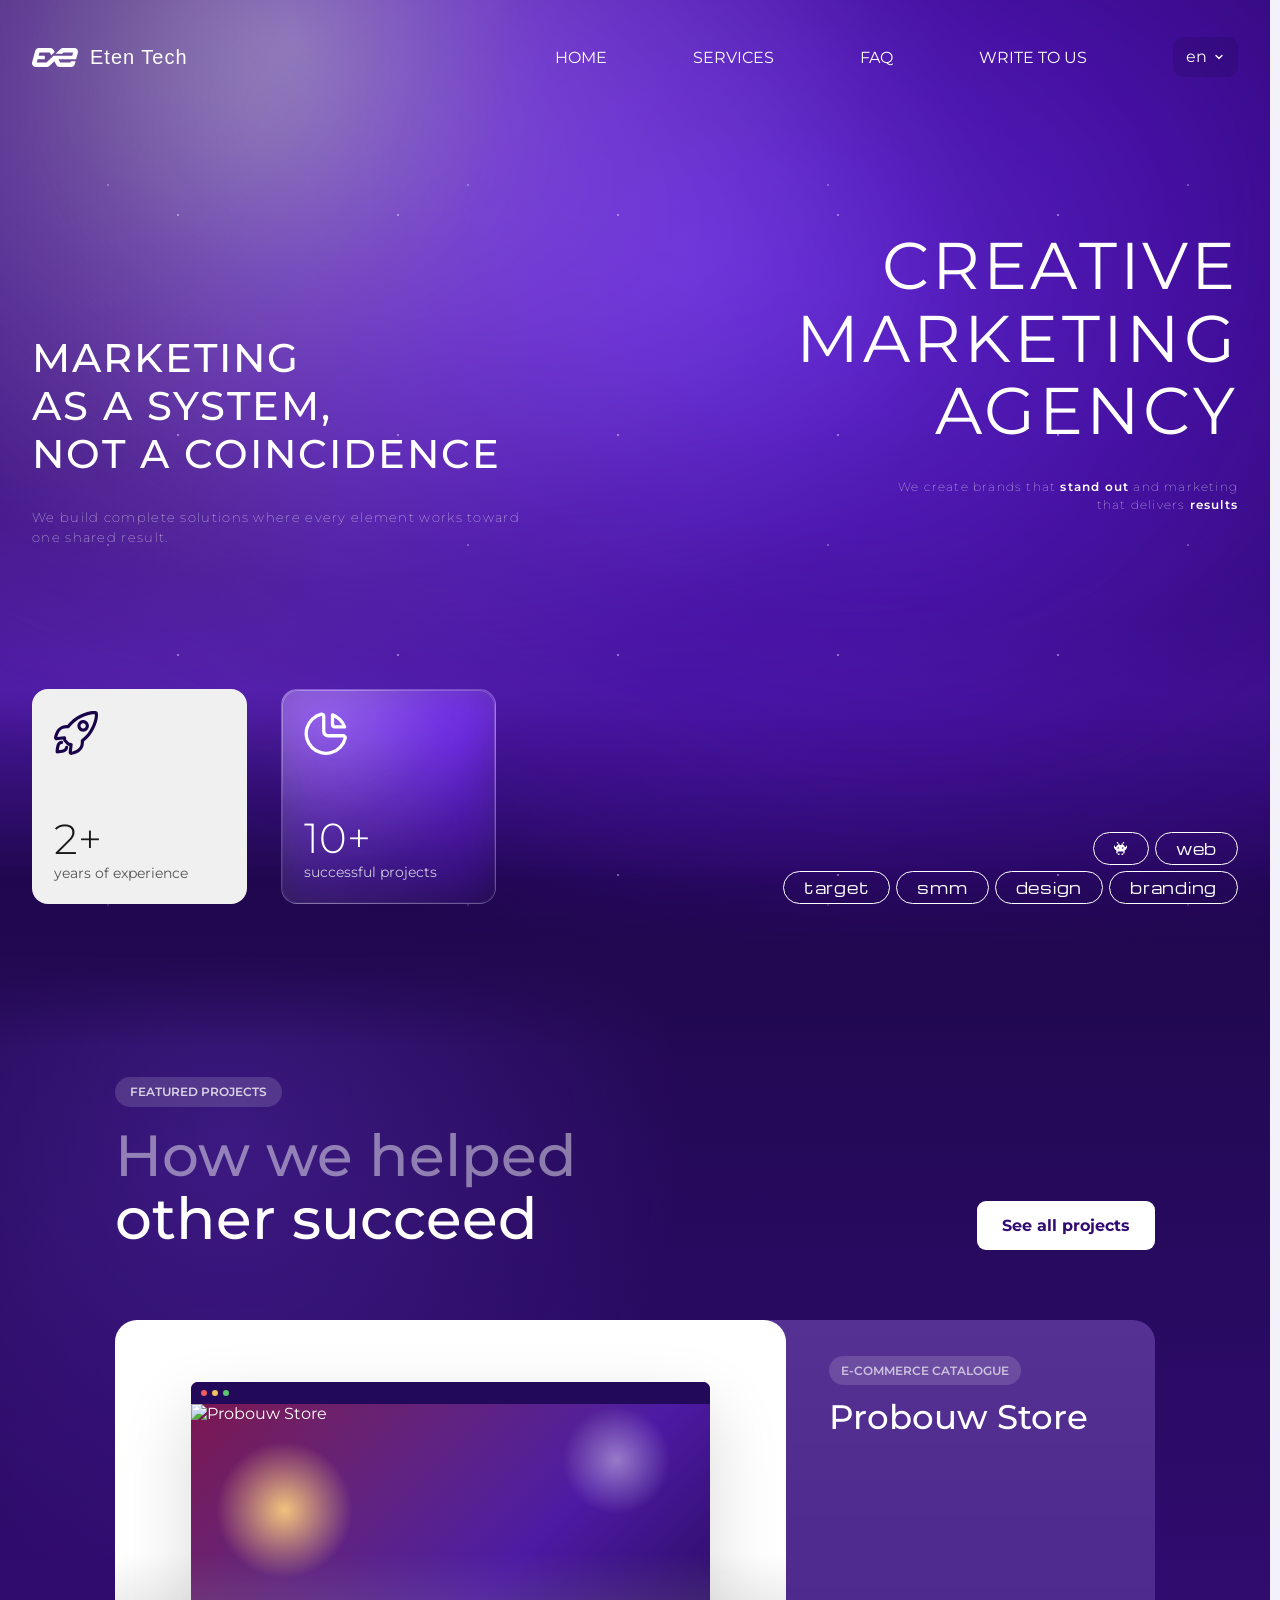
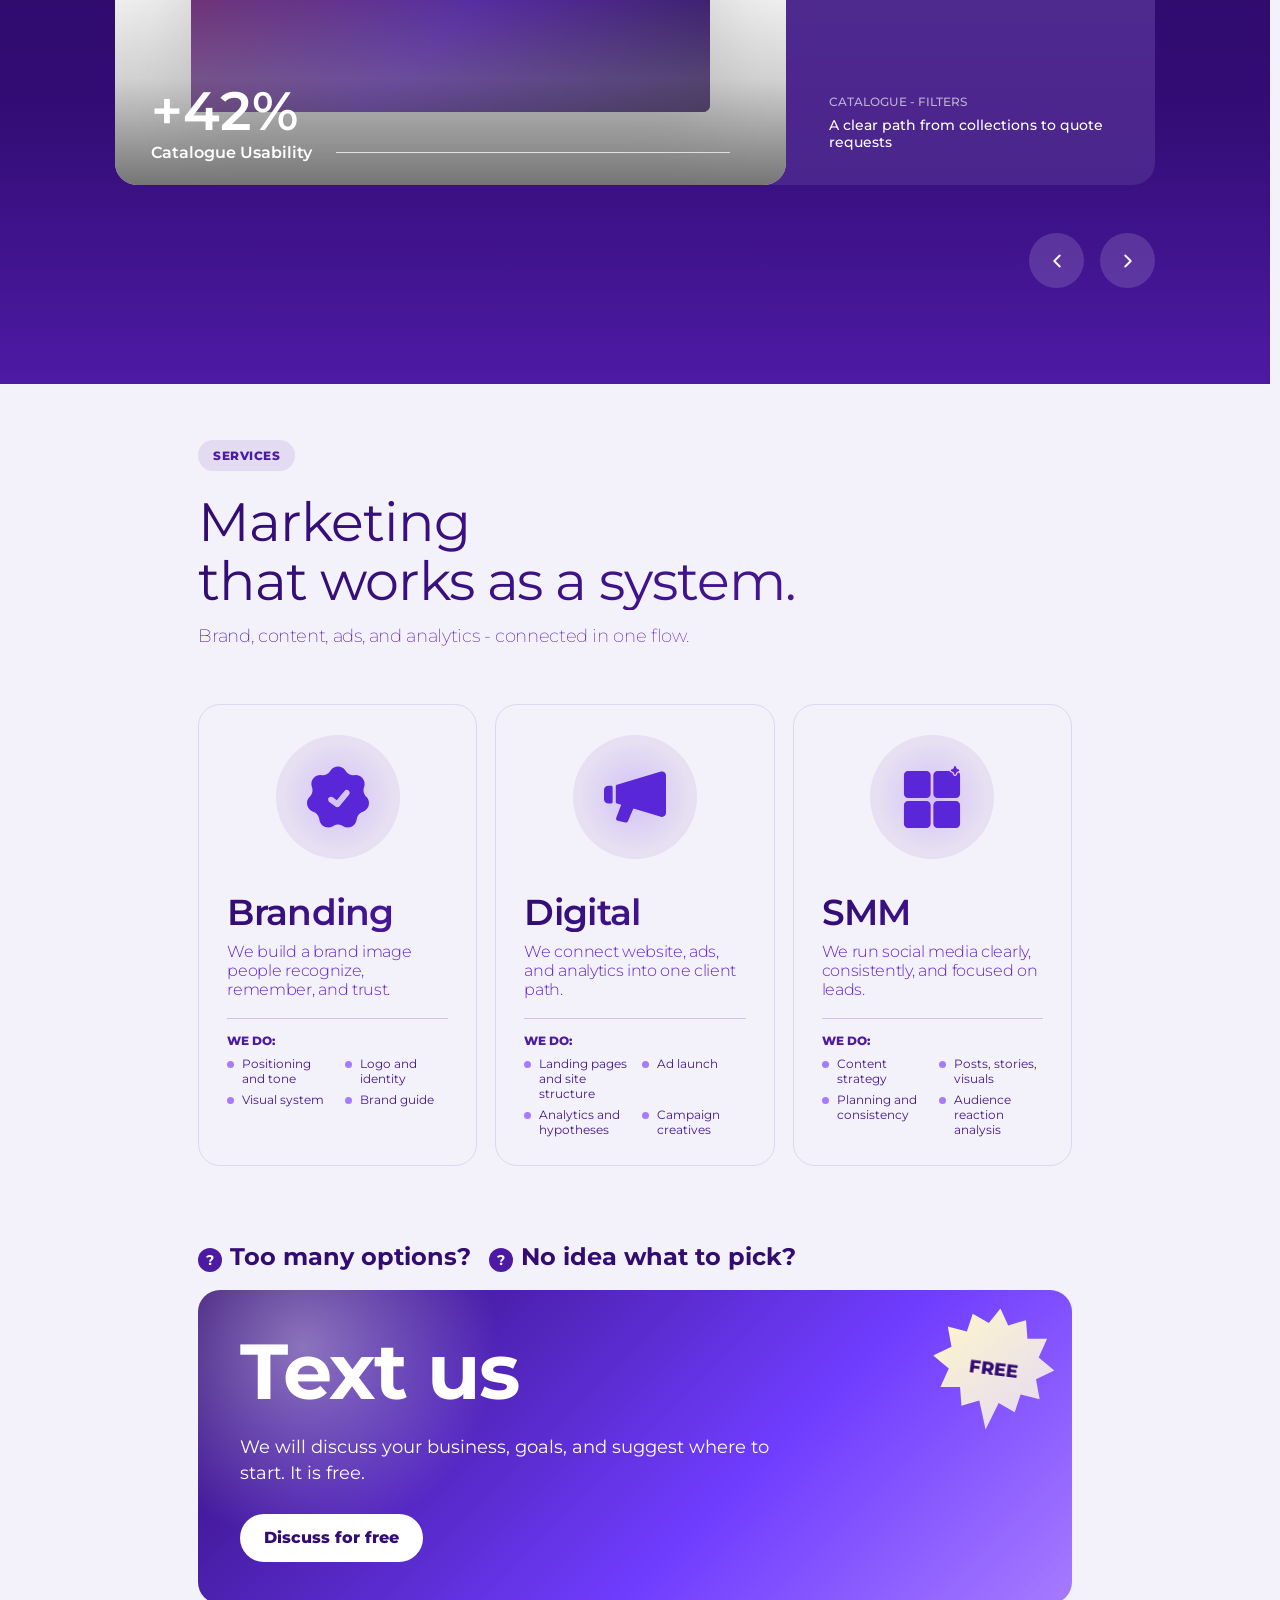
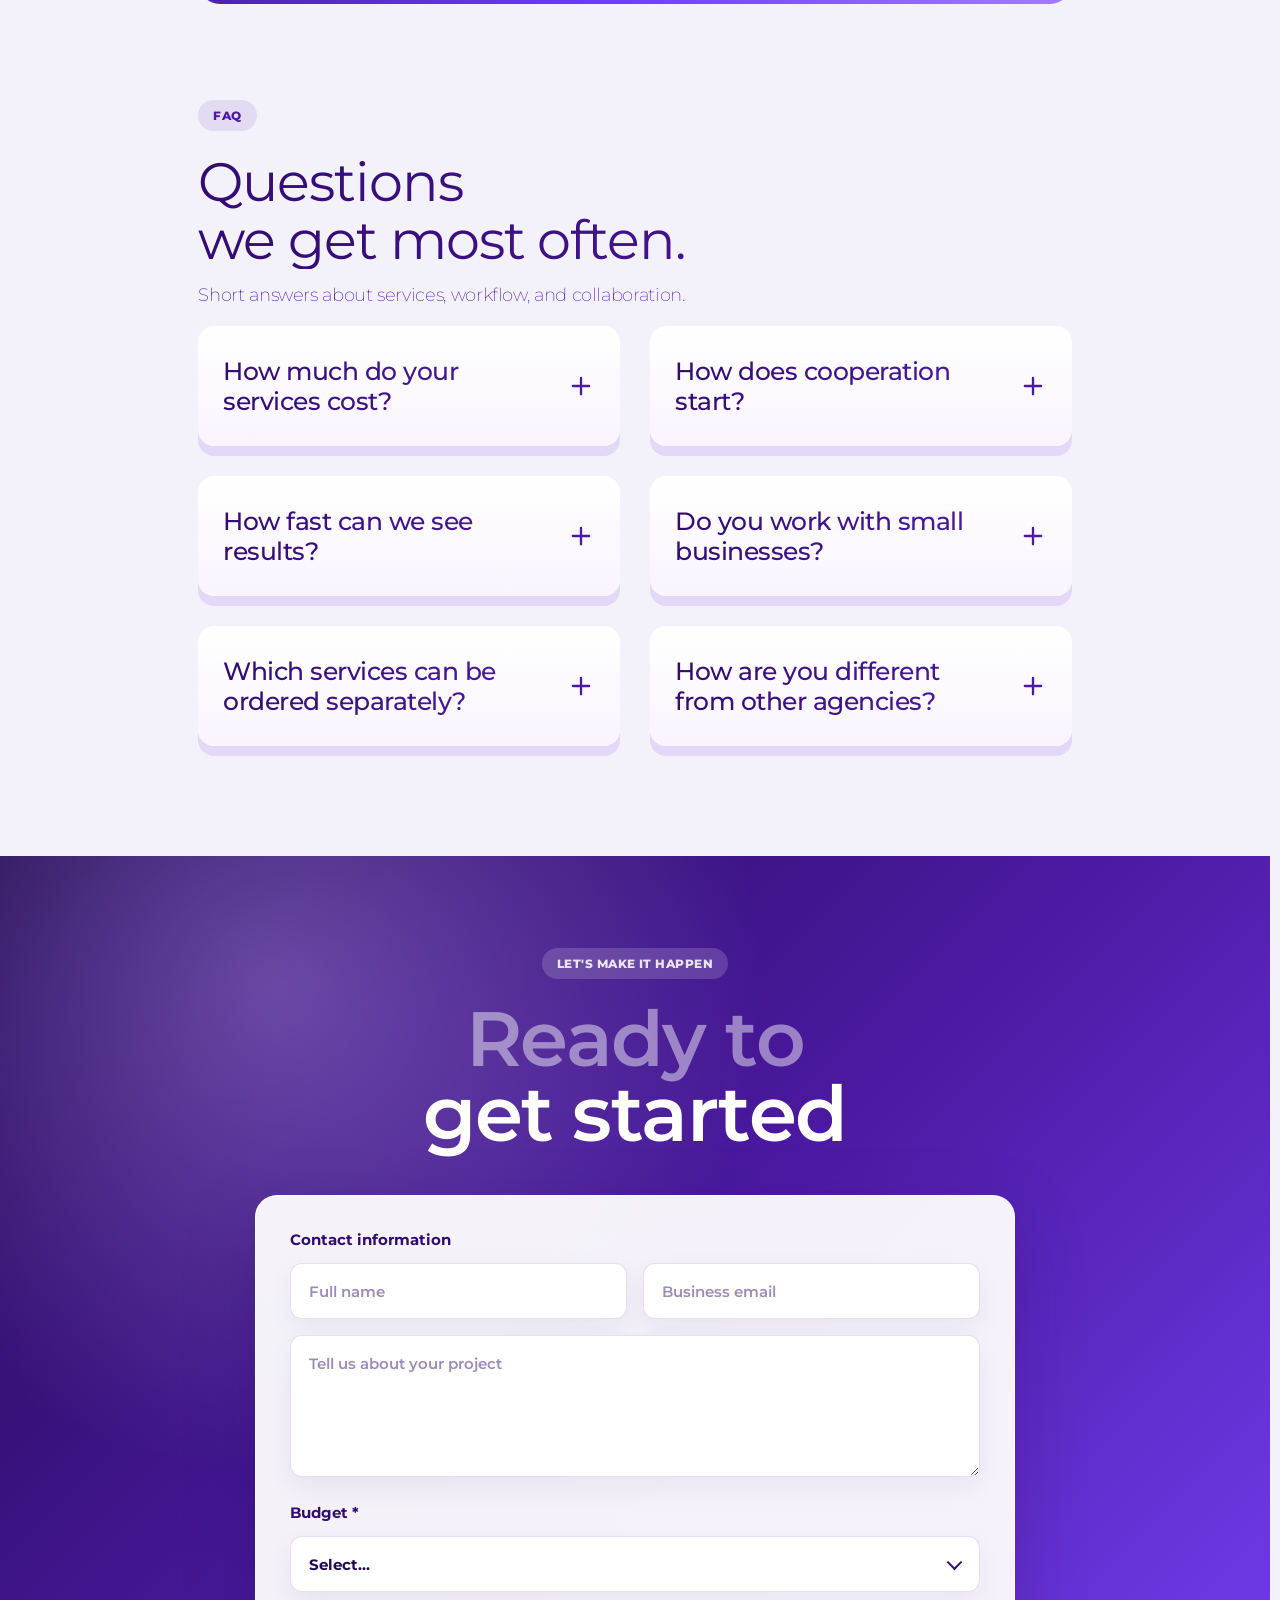
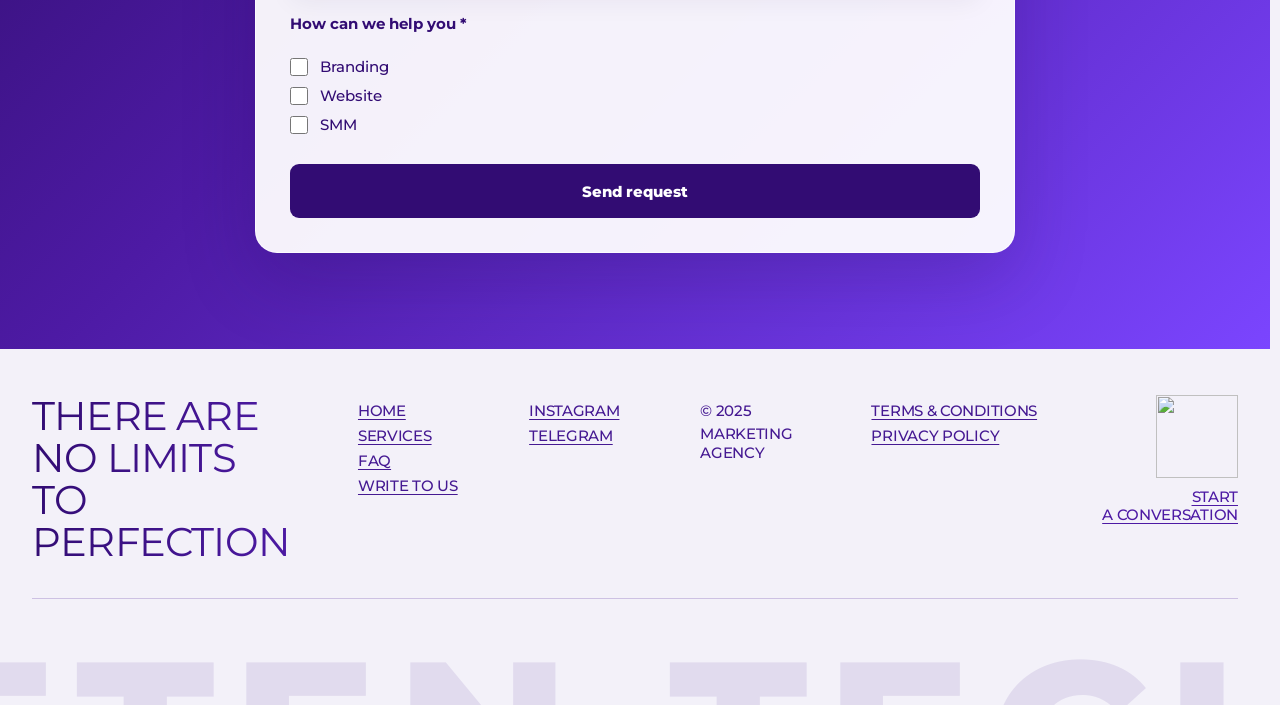
==== commit 6811036e: "Update portfolio project pages" ====
--- a/index.html
+++ b/index.html
@@ -27,14 +27,15 @@
 <a class="header__link" data-i18n="nav.services" href="#services">ПОСЛУГИ</a>
 <a class="header__link" data-i18n="nav.faq" href="#faq">ПИТАННЯ</a>
 </nav>
-<div aria-label="Соц. іконки" class="header__icons">
-<a aria-label="Instagram" class="header__iconBtn" href="https://www.instagram.com/eten_tech/" rel="noopener" target="_blank">
-<span class="header__iconSvg"><img alt="" src="images/icon1.svg"/></span>
-</a>
-<a aria-label="Telegram" class="header__iconBtn" href="https://t.me/etentech" rel="noopener" target="_blank">
-<span class="header__iconSvg"><img alt="" src="images/icon2.svg"/></span>
-</a>
-<button aria-label="Switch language" class="langBtn" data-lang-toggle="" type="button">EN</button></div>
+<div aria-label="Дії шапки" class="header__icons">
+<a class="header__contactLink" data-i18n="nav.contact" href="#start-project">НАПИСАТИ НАМ</a>
+<div class="langSelect" data-lang-select>
+<button aria-expanded="false" aria-label="Switch language" class="langBtn" data-lang-toggle="" type="button"><span data-lang-current="">en</span><svg aria-hidden="true" fill="none" viewBox="0 0 16 16"><path d="M4 6l4 4 4-4" stroke="currentColor" stroke-linecap="round" stroke-linejoin="round" stroke-width="1.8"/></svg></button>
+<div class="langMenu" data-lang-menu="">
+<button data-lang-option="en" type="button">en</button>
+<button data-lang-option="uk" type="button">ua</button>
+</div>
+</div></div>
 <button aria-expanded="false" aria-label="Menu" class="header__burger" type="button">
 <span></span><span></span><span></span>
 </button>
@@ -45,15 +46,16 @@
 <a class="header__drawerLink" data-i18n="nav.home" href="#home">ГОЛОВНА</a>
 <a class="header__drawerLink" data-i18n="nav.services" href="#services">ПОСЛУГИ</a>
 <a class="header__drawerLink" data-i18n="nav.faq" href="#faq">ПИТАННЯ</a>
+<a class="header__drawerLink" data-i18n="nav.contact" href="#start-project">НАПИСАТИ НАМ</a>
 </nav>
-<div aria-label="Соцмережі" class="header__drawerSocial">
-<a aria-label="Instagram" class="header__drawerIconBtn" href="https://www.instagram.com/eten_tech/" rel="noopener" target="_blank">
-<img alt="" src="images/icon1.svg"/>
-</a>
-<a aria-label="Telegram" class="header__drawerIconBtn" href="https://t.me/etentech" rel="noopener" target="_blank">
-<img alt="" src="images/icon2.svg"/>
-</a>
-<button aria-label="Switch language" class="header__drawerIconBtn langBtn langBtn--mobile" data-lang-toggle="" type="button">EN</button></div>
+<div aria-label="Дії" class="header__drawerSocial">
+<div class="langSelect langSelect--mobile" data-lang-select>
+<button aria-expanded="false" aria-label="Switch language" class="langBtn langBtn--mobile" data-lang-toggle="" type="button"><span data-lang-current="">en</span><svg aria-hidden="true" fill="none" viewBox="0 0 16 16"><path d="M4 6l4 4 4-4" stroke="currentColor" stroke-linecap="round" stroke-linejoin="round" stroke-width="1.8"/></svg></button>
+<div class="langMenu" data-lang-menu="">
+<button data-lang-option="en" type="button">en</button>
+<button data-lang-option="uk" type="button">ua</button>
+</div>
+</div></div>
 </div>
 </header>
 <section class="hero" id="home">
@@ -364,25 +366,23 @@
 <span data-i18n="startProject.budget">Бюджет *</span>
 <select class="startProject__nativeSelect" name="budget">
 <option data-i18n="startProject.select" value="">Оберіть...</option>
-<option data-i18n="startProject.budget1" value="starter">До $700</option>
-<option data-i18n="startProject.budget2" value="growth">$700 - $1500</option>
-<option data-i18n="startProject.budget3" value="system">$1500+</option>
+<option data-i18n="startProject.budget1" value="starter">від $400</option>
+<option data-i18n="startProject.budget2" value="growth">від $1000</option>
+<option data-i18n="startProject.budget3" value="system">від $1500</option>
 </select>
 <div class="startProject__select" data-custom-select>
 <button aria-expanded="false" class="startProject__selectButton" data-custom-select-button data-i18n="startProject.select" type="button">Оберіть...</button>
 <div class="startProject__selectMenu" data-custom-select-menu>
-<button class="is-active" data-i18n="startProject.select" data-value="" type="button">Оберіть...</button>
-<button data-i18n="startProject.budget1" data-value="starter" type="button">До $700</button>
-<button data-i18n="startProject.budget2" data-value="growth" type="button">$700 - $1500</button>
-<button data-i18n="startProject.budget3" data-value="system" type="button">$1500+</button>
+<button data-i18n="startProject.budget1" data-value="starter" type="button">від $400</button>
+<button data-i18n="startProject.budget2" data-value="growth" type="button">від $1000</button>
+<button data-i18n="startProject.budget3" data-value="system" type="button">від $1500</button>
 </div>
 </div>
 </div>
 <div class="startProject__checks">
 <div class="startProject__label" data-i18n="startProject.help">Чим можемо допомогти *</div>
 <label><input type="checkbox" name="help" value="branding"/><span data-i18n="startProject.branding">Брендинг</span></label>
-<label><input type="checkbox" name="help" value="design"/><span data-i18n="startProject.design">Дизайн</span></label>
-<label><input type="checkbox" name="help" value="development"/><span data-i18n="startProject.development">Розробка</span></label>
+<label><input type="checkbox" name="help" value="site"/><span data-i18n="startProject.site">Сайт</span></label>
 <label><input type="checkbox" name="help" value="smm"/><span>SMM</span></label>
 </div>
 <button class="startProject__submit" data-i18n="startProject.submit" type="submit">Відправити заявку</button>
@@ -398,6 +398,7 @@
 <a class="footer__link" data-i18n="nav.home" href="#home">ГОЛОВНА</a>
 <a class="footer__link" data-i18n="nav.services" href="#services">ПОСЛУГИ</a>
 <a class="footer__link" data-i18n="nav.faq" href="#faq">ПИТАННЯ</a>
+<a class="footer__link" data-i18n="nav.contact" href="#start-project">НАПИСАТИ НАМ</a>
 </nav>
 <div aria-label="Соцмережі" class="footer__col">
 <a class="footer__link" href="https://www.instagram.com/eten_tech/" rel="noopener" target="_blank">INSTAGRAM</a>
--- a/css/style.css
+++ b/css/style.css
@@ -106,7 +106,8 @@
   gap: 86px;
 }
 
-.header__link {
+.header__link,
+.header__contactLink {
   position: relative;
   font-family: "Montserrat", sans-serif;
   font-weight: 400;
@@ -116,7 +117,8 @@
   transition: color .22s ease, opacity .22s ease;
 }
 
-.header__link::after {
+.header__link::after,
+.header__contactLink::after {
   content: "";
   position: absolute;
   left: 0;
@@ -129,7 +131,8 @@
   transition: transform .28s ease;
 }
 
-.header__link:hover::after {
+.header__link:hover::after,
+.header__contactLink:hover::after {
   transform: scaleX(1);
   transform-origin: left;
 }
@@ -137,7 +140,13 @@
 .header__icons {
   display: flex;
   align-items: center;
-  gap: 12px;
+  gap: 86px;
+}
+
+.header__contactLink {
+  color: #fff;
+  text-decoration: none;
+  white-space: nowrap;
 }
 
 .header__iconBtn {
@@ -154,16 +163,14 @@
 }
 
 .header__iconBtn:hover,
-.header__drawerIconBtn:hover,
-.langBtn:hover {
+.header__drawerIconBtn:hover {
   background: rgba(255, 255, 255, 0.18);
   box-shadow: 0 0 28px rgba(166, 123, 255, 0.24);
   transform: translateY(-2px);
 }
 
 .header__iconBtn:active,
-.header__drawerIconBtn:active,
-.langBtn:active {
+.header__drawerIconBtn:active {
   transform: translateY(0) scale(.96);
 }
 
@@ -632,8 +639,21 @@
   overflow: hidden;
 }
 
+.featuredProjects__preview::before {
+  content: "";
+  position: absolute;
+  left: 0;
+  right: 0;
+  bottom: 0;
+  height: 232px;
+  background: linear-gradient(180deg, rgba(255, 255, 255, 0) 0%, rgba(148, 148, 148, .42) 54%, rgba(64, 64, 64, .72) 100%);
+  pointer-events: none;
+  z-index: 3;
+}
+
 .featuredProjects__browser {
   position: relative;
+  z-index: 1;
   width: min(720px, 89%);
   height: 390px;
   margin: 0 auto;
@@ -779,30 +799,27 @@
 
 .featuredProjects__metric {
   position: absolute;
-  left: 80px;
-  right: 80px;
-  bottom: 34px;
-  z-index: 2;
+  left: 36px;
+  right: 56px;
+  bottom: 24px;
+  z-index: 4;
   color: #ffffff;
   display: grid;
   grid-template-columns: auto 1fr;
-  align-items: end;
-  gap: 20px;
+  grid-template-rows: auto auto;
+  align-items: center;
+  column-gap: 24px;
+  row-gap: 6px;
 }
 
 .featuredProjects__metric::before {
-  content: "";
-  position: absolute;
-  left: -80px;
-  right: -80px;
-  bottom: -34px;
-  height: 104px;
-  background: linear-gradient(180deg, rgba(255, 255, 255, 0) 0%, rgba(120, 120, 120, .52) 72%, rgba(78, 78, 78, .68) 100%);
-  pointer-events: none;
+  content: none;
 }
 
 .featuredProjects__metric::after {
   content: "";
+  grid-column: 2;
+  grid-row: 2;
   align-self: center;
   height: 1px;
   background: rgba(255, 255, 255, 0.72);
@@ -816,15 +833,20 @@
 }
 
 .featuredProjects__metric strong {
+  grid-column: 1 / -1;
+  grid-row: 1;
   font-size: 68px;
   font-weight: 600;
   line-height: 1;
 }
 
 .featuredProjects__metric span {
-  margin-bottom: 5px;
+  grid-column: 1;
+  grid-row: 2;
   font-size: 20px;
   font-weight: 600;
+  line-height: 1.1;
+  white-space: nowrap;
 }
 
 .featuredProjects__info {
@@ -2350,17 +2372,11 @@
   }
 
   .featuredProjects__metric {
-    left: 30px;
-    right: 30px;
-    bottom: 28px;
-    gap: 10px;
-  }
-
-  .featuredProjects__metric::before {
-    left: -30px;
-    right: -30px;
-    bottom: -28px;
-    height: 92px;
+    left: 20px;
+    right: 24px;
+    bottom: 20px;
+    column-gap: 12px;
+    row-gap: 3px;
   }
 
   .featuredProjects__info {
@@ -2632,33 +2648,102 @@
 }
 
 /* ===== Language switcher ===== */
+.langSelect {
+  position: relative;
+  flex: 0 0 auto;
+}
+
 .langBtn {
-  width: 48px;
-  height: 48px;
-  border-radius: 999px;
+  min-width: 58px;
+  height: 40px;
+  border-radius: 10px;
   border: 0;
-  background: rgba(255,255,255,0.09);
-  display: grid;
-  place-items: center;
+  background: rgba(0,0,0,0.10);
+  color: #fff;
+  display: inline-flex;
+  align-items: center;
+  justify-content: center;
+  gap: 6px;
   cursor: pointer;
-  padding: 0;
-  transition: background .2s ease;
+  padding: 0 13px;
+  font-family: "Montserrat", sans-serif;
+  font-size: 16px;
+  font-weight: 400;
+  line-height: 1;
+  text-transform: lowercase;
+  transition: background .22s ease, box-shadow .22s ease;
 }
 
 .langBtn:hover {
-  background: rgba(255,255,255,0.16);
+  background: rgba(0,0,0,0.16);
+  box-shadow: 0 0 26px rgba(166, 123, 255, 0.18);
+}
+
+.langBtn svg {
+  width: 12px;
+  height: 12px;
+  transition: transform .22s ease;
+}
+
+.langSelect.is-open .langBtn svg {
+  transform: rotate(180deg);
 }
 
 .langBtn--mobile {
-  width: auto;
-}
-
-.langBtn img {
-  width: 22px;
-  height: 22px;
-  border-radius: 50%;
-  object-fit: cover;
-  display: block;
+  width: 100%;
+  min-width: 0;
+}
+
+.langMenu {
+  position: absolute;
+  right: 0;
+  top: calc(100% + 8px);
+  min-width: 78px;
+  padding: 6px;
+  border-radius: 12px;
+  background: rgba(16, 4, 42, 0.92);
+  border: 1px solid rgba(255,255,255,.12);
+  box-shadow: 0 18px 45px rgba(0,0,0,.28);
+  backdrop-filter: blur(14px);
+  -webkit-backdrop-filter: blur(14px);
+  opacity: 0;
+  pointer-events: none;
+  transform: translateY(-6px);
+  transition: opacity .18s ease, transform .18s ease;
+  z-index: 40;
+}
+
+.langSelect.is-open .langMenu {
+  opacity: 1;
+  pointer-events: auto;
+  transform: translateY(0);
+}
+
+.langMenu button {
+  width: 100%;
+  height: 36px;
+  border: 0;
+  border-radius: 8px;
+  background: transparent;
+  color: rgba(255,255,255,.82);
+  cursor: pointer;
+  font-family: "Montserrat", sans-serif;
+  font-size: 15px;
+  font-weight: 400;
+  text-align: left;
+  text-transform: lowercase;
+  padding: 0 12px;
+  transition: background .18s ease, color .18s ease;
+}
+
+.langMenu button:hover,
+.langMenu button.is-active {
+  background: rgba(255,255,255,.10);
+  color: #fff;
+}
+
+.langMenu button[hidden] {
+  display: none;
 }
 
 @media (max-width: 1000px) {
@@ -2667,13 +2752,23 @@
   }
 
   .langBtn {
-    min-width: 44px;
+    min-width: 58px;
     height: 44px;
-    font-size: 11px;
+    font-size: 16px;
   }
 
   .header__drawerSocial .langBtn {
-    display: grid;
+    display: inline-flex;
+  }
+
+  .langSelect--mobile {
+    width: 100%;
+  }
+
+  .langSelect--mobile .langMenu {
+    left: 0;
+    right: auto;
+    width: 100%;
   }
 }
 
@@ -2753,24 +2848,52 @@
   grid-template-columns: minmax(0, 1.72fr) minmax(280px, .95fr);
   min-height: 545px;
   border-radius: 22px;
+  cursor: pointer;
   opacity: 0;
   transform: translateY(34px);
-  animation: portfolioProjectIn .72s cubic-bezier(.2, .8, .2, 1) forwards;
-  animation-delay: calc(var(--project-order, 0) * .08s);
-}
-
-.portfolioProject:nth-child(1) { --project-order: 1; }
-.portfolioProject:nth-child(2) { --project-order: 2; }
-.portfolioProject:nth-child(3) { --project-order: 3; }
-.portfolioProject:nth-child(4) { --project-order: 4; }
-.portfolioProject:nth-child(5) { --project-order: 5; }
-.portfolioProject:nth-child(6) { --project-order: 6; }
+  transition: opacity .7s ease, transform .7s cubic-bezier(.2, .8, .2, 1);
+  will-change: opacity, transform;
+}
+
+.featuredProjects__stage {
+  cursor: pointer;
+}
+
+.featuredProjects__arrow,
+.featuredProjects__button {
+  cursor: pointer;
+}
+
+.portfolioProject.is-visible {
+  opacity: 1;
+  transform: translateY(0);
+}
+
+.portfolioProject:focus-visible {
+  outline: 2px solid rgba(255,255,255,.78);
+  outline-offset: 8px;
+}
 
 .portfolioProject .featuredProjects__preview,
 .portfolioProject .featuredProjects__info {
+  opacity: 0;
+  transform: translateY(34px);
+  min-height: 545px;
+  transition: opacity .7s ease, transform .7s cubic-bezier(.2, .8, .2, 1);
+}
+
+.portfolioProject.is-visible .featuredProjects__preview,
+.portfolioProject.is-visible .featuredProjects__info {
   opacity: 1;
-  transform: none;
-  min-height: 545px;
+  transform: translateY(0);
+}
+
+.portfolioProject.is-visible .featuredProjects__info {
+  transition-delay: .12s;
+}
+
+.portfolioProject.is-visible .featuredProjects__browser {
+  animation: portfolioBrowserIn .72s .05s cubic-bezier(.2, .8, .2, 1) both;
 }
 
 .portfolioProject .featuredProjects__preview {
@@ -2799,6 +2922,111 @@
   transform: translateY(-8px) scale(1.012);
 }
 
+.portfolioCta {
+  width: min(1280px, 90vw);
+  min-height: 480px;
+  margin: 104px auto 0;
+  border-radius: 28px;
+  position: relative;
+  overflow: hidden;
+  display: grid;
+  place-items: center;
+  background:
+    radial-gradient(circle at 50% 50%, rgba(111, 61, 255, .22), transparent 36%),
+    radial-gradient(circle, rgba(255,255,255,.20) 0 1px, transparent 1.4px),
+    linear-gradient(135deg, #16043B 0%, #210850 52%, #320C73 100%);
+  background-size: 100% 100%, 22px 22px, 100% 100%;
+  box-shadow: inset 0 0 0 1px rgba(255,255,255,.08);
+}
+
+.portfolioCta::before {
+  content: "";
+  position: absolute;
+  inset: 0;
+  background: radial-gradient(circle at 50% 50%, transparent 0%, rgba(22, 4, 59, .18) 48%, rgba(22, 4, 59, .72) 100%);
+  pointer-events: none;
+}
+
+.portfolioCta__inner {
+  position: relative;
+  z-index: 1;
+  display: grid;
+  justify-items: center;
+  gap: 28px;
+  opacity: 0;
+  transform: translateY(30px);
+  transition: opacity .75s ease, transform .75s cubic-bezier(.2, .8, .2, 1);
+}
+
+.portfolioCta.is-visible .portfolioCta__inner {
+  opacity: 1;
+  transform: translateY(0);
+}
+
+.portfolioCta__inner p {
+  margin: 0;
+  color: rgba(255,255,255,.86);
+  font-size: 20px;
+  font-weight: 600;
+}
+
+.portfolioCta__button {
+  position: relative;
+  min-height: 118px;
+  min-width: min(730px, 86vw);
+  padding: 14px 54px 14px 14px;
+  border-radius: 999px;
+  background: rgba(255,255,255,.12);
+  color: #fff;
+  display: inline-flex;
+  align-items: center;
+  gap: 34px;
+  font-size: clamp(40px, 5vw, 72px);
+  font-weight: 600;
+  line-height: 1;
+  box-shadow: inset 0 0 0 1px rgba(255,255,255,.08), 0 28px 72px rgba(0,0,0,.24);
+  transition: transform .28s ease, background .28s ease, box-shadow .28s ease;
+}
+
+.portfolioCta__button:hover {
+  transform: none;
+  background: #F3F1F9;
+  color: #090909;
+  box-shadow: 0 0 0 14px rgba(255,255,255,.10), 0 34px 86px rgba(0,0,0,.34);
+}
+
+.portfolioCta__icon {
+  width: 92px;
+  height: 92px;
+  border-radius: 50%;
+  background: #fff;
+  color: #210850;
+  display: grid;
+  place-items: center;
+  flex: 0 0 auto;
+  transition: transform .34s cubic-bezier(.2, .8, .2, 1), background .28s ease, color .28s ease;
+}
+
+.portfolioCta__button:hover .portfolioCta__icon {
+  background: transparent;
+  color: #090909;
+  transform: translateX(calc((min(730px, 86vw) - 92px) / 2));
+}
+
+.portfolioCta__icon svg {
+  width: 34px;
+  height: 34px;
+}
+
+.portfolioCta__text {
+  transition: opacity .22s ease, transform .28s ease;
+}
+
+.portfolioCta__button:hover .portfolioCta__text {
+  opacity: 0;
+  transform: translateX(24px);
+}
+
 .portfolioFooter {
   background: #210850;
   color: #fff;
@@ -2823,6 +3051,592 @@
   filter: brightness(0) invert(1);
 }
 
+.projectPage {
+  --case-accent: #6f3dff;
+  background: #210850;
+  color: #fff;
+}
+
+.projectMain {
+  background:
+    radial-gradient(circle at 16% 10%, rgba(166, 123, 255, .18), transparent 32%),
+    linear-gradient(180deg, #210850 0%, #320C73 42%, #F3F1F9 42%, #F3F1F9 100%);
+  overflow: hidden;
+}
+
+.caseHero {
+  min-height: 0;
+  padding: 118px 0 48px;
+  background: transparent;
+}
+
+.caseHero__inner,
+.caseMedia,
+.caseSection,
+.caseGallery,
+.caseResults {
+  width: min(860px, 72vw);
+  margin-left: auto;
+  margin-right: auto;
+}
+
+.caseHero__back {
+  display: inline-flex;
+  align-items: center;
+  margin-bottom: 28px;
+  padding: 8px 12px;
+  border-radius: 999px;
+  background: rgba(255,255,255,.14);
+  color: rgba(255,255,255,.78);
+  font-size: 10px;
+  font-weight: 600;
+  text-transform: uppercase;
+}
+
+.caseHero__copy,
+.caseHero__visual,
+.caseSection,
+.caseGallery__item,
+.caseResults,
+.caseRelated,
+.caseCta {
+  opacity: 0;
+  transform: translateY(32px);
+  transition: opacity .74s ease, transform .74s cubic-bezier(.2, .8, .2, 1);
+}
+
+.caseHero__copy.is-visible,
+.caseHero__visual.is-visible,
+.caseSection.is-visible,
+.caseGallery__item.is-visible,
+.caseResults.is-visible,
+.caseRelated.is-visible,
+.caseCta.is-visible {
+  opacity: 1;
+  transform: translateY(0);
+}
+
+.caseHero__kicker,
+.caseSection__label,
+.caseResults > div > span {
+  width: fit-content;
+  margin-bottom: 14px;
+  padding: 7px 11px;
+  border-radius: 999px;
+  background: rgba(255,255,255,.14);
+  color: rgba(255,255,255,.76);
+  font-size: 10px;
+  font-weight: 600;
+  text-transform: uppercase;
+}
+
+.caseHero h1 {
+  margin: 0;
+  font-size: clamp(34px, 5vw, 52px);
+  font-weight: 500;
+  line-height: 1.02;
+  letter-spacing: 0;
+}
+
+.caseHero__copy p {
+  max-width: 620px;
+  margin: 22px 0 0;
+  color: rgba(255,255,255,.72);
+  font-size: 14px;
+  line-height: 1.55;
+}
+
+.caseHero__meta {
+  display: grid;
+  grid-template-columns: repeat(2, minmax(0, 1fr));
+  gap: 34px;
+  max-width: 560px;
+  margin-top: 34px;
+}
+
+.caseHero__meta div {
+  min-height: 0;
+  padding: 0;
+  border-radius: 0;
+  background: transparent;
+  box-shadow: none;
+}
+
+.caseHero__meta span {
+  display: block;
+  margin-bottom: 8px;
+  color: rgba(255,255,255,.52);
+  font-size: 10px;
+  font-weight: 600;
+  text-transform: uppercase;
+}
+
+.caseHero__meta strong {
+  display: block;
+  color: #fff;
+  font-size: 12px;
+  line-height: 1.35;
+}
+
+.caseHero__visual {
+  transition-delay: .06s;
+}
+
+.caseMedia {
+  padding: 46px 0;
+}
+
+.caseMedia--hero {
+  display: flex;
+  justify-content: center;
+}
+
+.caseMedia--hero .caseHero__visual {
+  width: min(640px, 100%);
+}
+
+.caseBrowser {
+  overflow: hidden;
+  border-radius: 6px;
+  background: #fff;
+  box-shadow: 0 24px 70px rgba(33, 8, 80, .16);
+}
+
+.caseBrowser__top {
+  height: 18px;
+  display: flex;
+  align-items: center;
+  gap: 5px;
+  padding-left: 9px;
+  background: #23095a;
+}
+
+.caseBrowser__top span {
+  width: 5px;
+  height: 5px;
+  border-radius: 50%;
+  background: #f05d5d;
+}
+
+.caseBrowser__top span:nth-child(2) {
+  background: #f3c15d;
+}
+
+.caseBrowser__top span:nth-child(3) {
+  background: #59c76b;
+}
+
+.caseBrowser img {
+  width: 100%;
+  display: block;
+}
+
+.caseHero__visual .caseBrowser img {
+  aspect-ratio: 16 / 9.7;
+  object-fit: cover;
+  object-position: top center;
+}
+
+.caseSection {
+  padding: 64px 0;
+  color: #320C73;
+  background: #F3F1F9;
+}
+
+.caseSection--alt {
+  margin-top: 0;
+}
+
+.caseSection__icon {
+  width: 26px;
+  height: 26px;
+  display: grid;
+  place-items: center;
+  margin-bottom: 18px;
+  color: #6F3DFF;
+  font-size: 22px;
+}
+
+.caseSection--alt .caseSection__icon {
+  color: #A67BFF;
+}
+
+.caseSection__label,
+.caseResults > div > span {
+  background: transparent;
+  color: #6F3DFF;
+  padding: 0;
+  margin-bottom: 8px;
+}
+
+.caseSection p {
+  max-width: 560px;
+  margin: 0;
+  color: #7B4CF5;
+  font-size: 13px;
+  font-weight: 400;
+  line-height: 1.65;
+  letter-spacing: 0;
+}
+
+.caseSection h2,
+.caseResults h2 {
+  max-width: 560px;
+  margin: 0 0 18px;
+  font-size: 19px;
+  font-weight: 600;
+  line-height: 1.15;
+}
+
+.caseSection ul {
+  max-width: 560px;
+  display: grid;
+  gap: 10px;
+  margin: 0;
+  padding: 0;
+  list-style: none;
+  color: #7B4CF5;
+  font-size: 13px;
+  font-weight: 400;
+  line-height: 1.55;
+}
+
+.caseSection li {
+  position: relative;
+  padding-left: 18px;
+}
+
+.caseSection li::before {
+  content: "";
+  position: absolute;
+  left: 0;
+  top: .65em;
+  width: 5px;
+  height: 5px;
+  border-radius: 50%;
+  background: var(--case-accent);
+}
+
+.caseGallery {
+  display: grid;
+  gap: 22px;
+  padding: 62px 0;
+  justify-items: center;
+}
+
+.caseGallery__item {
+  width: min(680px, 100%);
+  margin: 0;
+}
+
+.caseGallery__item--scene {
+  width: min(860px, 100%);
+  min-height: 520px;
+  padding: 44px;
+  border-radius: 10px;
+  background:
+    radial-gradient(circle at 50% 45%, rgba(111, 61, 255, .08), transparent 42%),
+    #FFFFFF;
+  position: relative;
+  overflow: hidden;
+  display: grid;
+  box-shadow: 0 28px 80px rgba(33, 8, 80, .14);
+}
+
+.caseGallery__item--scene .caseBrowser {
+  box-shadow: 0 20px 48px rgba(33, 8, 80, .16);
+}
+
+.caseGallery__item--scene-split {
+  grid-template-columns: minmax(0, 2.1fr) minmax(180px, .74fr);
+  gap: 48px;
+  align-items: start;
+}
+
+.caseGallery__item--scene-split .caseBrowser:first-child img {
+  aspect-ratio: 1 / 1.14;
+  object-fit: cover;
+  object-position: top center;
+}
+
+.caseGallery__item--scene-split .caseBrowser:nth-child(2) {
+  align-self: stretch;
+  margin-top: 0;
+}
+
+.caseGallery__item--scene-split .caseBrowser:nth-child(2) img {
+  height: 100%;
+  min-height: 430px;
+  object-fit: cover;
+  object-position: top center;
+}
+
+.caseGallery__item--scene-angle {
+  min-height: 560px;
+}
+
+.caseGallery__item--scene-angle .caseBrowser {
+  position: absolute;
+  width: 48%;
+}
+
+.caseGallery__item--scene-angle .caseBrowser:first-child {
+  left: -7%;
+  top: 12%;
+  transform: rotate(-7deg);
+}
+
+.caseGallery__item--scene-angle .caseBrowser:nth-child(2) {
+  left: 28%;
+  top: -2%;
+  width: 50%;
+  transform: rotate(5deg);
+}
+
+.caseGallery__item--scene-angle .caseBrowser:nth-child(3) {
+  right: -7%;
+  bottom: 7%;
+  width: 42%;
+  transform: rotate(8deg);
+}
+
+.caseGallery__item--scene-angle .caseBrowser img {
+  aspect-ratio: 4 / 5;
+  object-fit: cover;
+  object-position: top center;
+}
+
+.caseGallery__item--scene-stack {
+  gap: 28px;
+  align-items: start;
+}
+
+.caseGallery__item--scene-stack .caseBrowser:first-child {
+  width: 78%;
+  justify-self: start;
+}
+
+.caseGallery__item--scene-stack .caseBrowser:nth-child(2) {
+  width: 64%;
+  justify-self: end;
+  margin-top: -86px;
+}
+
+.caseGallery__item--scene-stack .caseBrowser img {
+  aspect-ratio: 16 / 10;
+  object-fit: cover;
+  object-position: top center;
+}
+
+.caseGallery__item--scene-mobile {
+  grid-template-columns: minmax(180px, .72fr) minmax(0, 1.6fr);
+  gap: 42px;
+  align-items: center;
+}
+
+.caseGallery__item--scene-mobile .caseBrowser:first-child {
+  justify-self: end;
+  width: min(260px, 100%);
+}
+
+.caseGallery__item--scene-mobile .caseBrowser:first-child img {
+  aspect-ratio: 9 / 16;
+  object-fit: cover;
+  object-position: top center;
+}
+
+.caseGallery__item--scene-mobile .caseBrowser:nth-child(2) img {
+  aspect-ratio: 16 / 10;
+  object-fit: cover;
+  object-position: top center;
+}
+
+.caseGallery__item--wide:nth-child(2n),
+.caseGallery__item--large {
+  width: min(760px, 100%);
+}
+
+.caseGallery__item--tall {
+  width: min(560px, 92%);
+}
+
+.caseGallery__item--mobile {
+  width: min(360px, 72%);
+}
+
+.caseGallery__item--pair {
+  width: min(760px, 100%);
+  display: grid;
+  grid-template-columns: repeat(2, minmax(0, 1fr));
+  gap: 22px;
+  align-items: start;
+}
+
+.caseGallery__item--pair .caseBrowser:nth-child(2) {
+  margin-top: 54px;
+}
+
+.caseGallery__item--mobile .caseBrowser img {
+  max-height: 760px;
+  object-fit: cover;
+  object-position: top center;
+}
+
+.caseGallery__item--tall .caseBrowser img {
+  max-height: 900px;
+  object-fit: cover;
+  object-position: top center;
+}
+
+.caseResults {
+  display: block;
+  padding: 66px 0;
+  color: #320C73;
+  align-items: start;
+}
+
+.caseResults__grid {
+  display: grid;
+  grid-template-columns: repeat(2, minmax(0, 1fr));
+  gap: 26px 46px;
+  max-width: 620px;
+  margin-top: 28px;
+}
+
+.caseResults__grid article {
+  min-height: 0;
+  padding: 0;
+  border-radius: 0;
+  background: transparent;
+  display: block;
+  box-shadow: none;
+}
+
+.caseResults__grid strong {
+  display: block;
+  color: #4D1AA4;
+  font-size: 24px;
+  font-weight: 600;
+  line-height: 1;
+  margin-bottom: 8px;
+}
+
+.caseResults__grid span {
+  display: block;
+  color: #7B4CF5;
+  font-size: 12px;
+  font-weight: 400;
+  line-height: 1.45;
+}
+
+.caseCta {
+  margin-top: 40px;
+  margin-bottom: 0;
+  background-color: #F3F1F9;
+}
+
+.caseRelated {
+  width: min(860px, 72vw);
+  margin: 0 auto;
+  padding: 68px 0 30px;
+}
+
+.caseRelated__head span {
+  display: block;
+  color: #7B4CF5;
+  font-size: 10px;
+  font-weight: 600;
+  text-transform: uppercase;
+  margin-bottom: 10px;
+}
+
+.caseRelated__head h2 {
+  margin: 0 0 22px;
+  color: #320C73;
+  font-size: 20px;
+  font-weight: 600;
+}
+
+.caseRelated__grid {
+  display: grid;
+  grid-template-columns: repeat(2, minmax(0, 1fr));
+  gap: 18px;
+}
+
+.caseRelated__card {
+  min-height: 250px;
+  padding: 12px;
+  border-radius: 8px;
+  background: #FFFFFF;
+  color: #320C73;
+  box-shadow: inset 0 0 0 1px #DCD2EF;
+  display: grid;
+  align-content: start;
+  gap: 10px;
+  transition: transform .24s ease, background .24s ease;
+}
+
+.caseRelated__card:hover {
+  transform: translateY(-4px);
+  background: #F9F4FE;
+}
+
+.caseRelated__card img {
+  width: 100%;
+  aspect-ratio: 16 / 10;
+  object-fit: cover;
+  object-position: top center;
+  border-radius: 5px;
+}
+
+.caseRelated__card span {
+  color: #7B4CF5;
+  font-size: 10px;
+  font-weight: 600;
+  text-transform: uppercase;
+}
+
+.caseRelated__card strong {
+  font-size: 14px;
+  line-height: 1.2;
+}
+
+.projectPage .caseCta {
+  min-height: 320px;
+  margin-top: 20px;
+  background:
+    radial-gradient(circle, rgba(111,61,255,.12) 0 1px, transparent 1.4px),
+    #F3F1F9;
+  background-size: 22px 22px, 100% 100%;
+  box-shadow: none;
+}
+
+.projectPage .caseCta .portfolioCta__inner {
+  gap: 18px;
+}
+
+.projectPage .caseCta .portfolioCta__inner p {
+  font-size: 14px;
+}
+
+.projectPage .caseCta .portfolioCta__button {
+  min-height: 52px;
+  min-width: 230px;
+  padding: 7px 18px 7px 7px;
+  gap: 14px;
+  font-size: 18px;
+}
+
+.projectPage .caseCta .portfolioCta__icon {
+  width: 38px;
+  height: 38px;
+}
+
+.projectPage .caseCta .portfolioCta__icon svg {
+  width: 18px;
+  height: 18px;
+}
+
 @keyframes portfolioHeroFade {
   from {
     opacity: 0;
@@ -2838,6 +3652,17 @@
   to {
     opacity: 1;
     transform: translateY(0);
+  }
+}
+
+@keyframes portfolioBrowserIn {
+  from {
+    opacity: .72;
+    transform: translateY(18px) scale(.985);
+  }
+  to {
+    opacity: 1;
+    transform: translateY(0) scale(1);
   }
 }
 
@@ -2899,5 +3724,209 @@
   .portfolioProject .featuredProjects__info h2 {
     font-size: 34px;
   }
+
+  .portfolioCta {
+    width: 88vw;
+    min-height: 360px;
+    margin-top: 70px;
+    border-radius: 22px;
+  }
+
+  .portfolioCta__inner {
+    gap: 20px;
+    width: 100%;
+    padding: 0 18px;
+  }
+
+  .portfolioCta__inner p {
+    font-size: 15px;
+    text-align: center;
+  }
+
+  .portfolioCta__button {
+    width: 100%;
+    min-width: 0;
+    min-height: 76px;
+    padding: 10px 20px 10px 10px;
+    gap: 16px;
+    font-size: clamp(27px, 8vw, 38px);
+  }
+
+  .portfolioCta__icon {
+    width: 56px;
+    height: 56px;
+  }
+
+  .portfolioCta__icon svg {
+    width: 24px;
+    height: 24px;
+  }
+
+  .portfolioCta__button:hover .portfolioCta__icon {
+    transform: translateX(calc((88vw - 92px) / 2));
+  }
+
+  .caseHero {
+    min-height: 0;
+    padding: 122px 0 58px;
+  }
+
+  .caseHero__inner,
+  .caseMedia,
+  .caseSection,
+  .caseGallery,
+  .caseResults {
+    width: 88vw;
+  }
+
+  .caseHero__back {
+    margin-bottom: 34px;
+  }
+
+  .caseHero h1 {
+    font-size: clamp(34px, 12vw, 52px);
+  }
+
+  .caseHero__copy p {
+    margin-top: 18px;
+    font-size: 13px;
+  }
+
+  .caseHero__meta {
+    grid-template-columns: 1fr;
+    gap: 18px;
+    margin-top: 26px;
+  }
+
+  .caseHero__meta div {
+    min-height: 0;
+    padding: 0;
+  }
+
+  .caseHero__visual .caseBrowser img {
+    aspect-ratio: 4 / 3;
+  }
+
+  .caseSection {
+    padding-top: 54px;
+    padding-bottom: 54px;
+  }
+
+  .caseSection p {
+    font-size: 13px;
+  }
+
+  .caseSection h2,
+  .caseResults h2 {
+    margin-bottom: 16px;
+    font-size: 19px;
+  }
+
+  .caseSection ul {
+    font-size: 13px;
+  }
+
+  .caseGallery {
+    padding: 48px 0;
+    gap: 22px;
+  }
+
+  .caseGallery__item,
+  .caseGallery__item--scene,
+  .caseGallery__item--wide:nth-child(2n),
+  .caseGallery__item--large,
+  .caseGallery__item--tall,
+  .caseGallery__item--mobile,
+  .caseGallery__item--pair {
+    width: 100%;
+  }
+
+  .caseGallery__item--scene {
+    min-height: 0;
+    padding: 18px;
+    border-radius: 9px;
+    gap: 18px;
+    display: grid;
+  }
+
+  .caseGallery__item--scene-split,
+  .caseGallery__item--scene-mobile {
+    grid-template-columns: 1fr;
+  }
+
+  .caseGallery__item--scene-angle {
+    min-height: 520px;
+  }
+
+  .caseGallery__item--scene-angle .caseBrowser:first-child {
+    left: -18%;
+    top: 14%;
+    width: 70%;
+  }
+
+  .caseGallery__item--scene-angle .caseBrowser:nth-child(2) {
+    left: 25%;
+    top: 3%;
+    width: 76%;
+  }
+
+  .caseGallery__item--scene-angle .caseBrowser:nth-child(3) {
+    right: -16%;
+    bottom: 8%;
+    width: 68%;
+  }
+
+  .caseGallery__item--scene-stack .caseBrowser:first-child,
+  .caseGallery__item--scene-stack .caseBrowser:nth-child(2),
+  .caseGallery__item--scene-mobile .caseBrowser:first-child {
+    width: 100%;
+    justify-self: stretch;
+    margin-top: 0;
+  }
+
+  .caseGallery__item--scene-split .caseBrowser:nth-child(2) img {
+    min-height: 0;
+    height: auto;
+    aspect-ratio: 4 / 5;
+  }
+
+  .caseGallery__item--pair {
+    grid-template-columns: 1fr;
+  }
+
+  .caseGallery__item--pair .caseBrowser:nth-child(2) {
+    margin-top: 0;
+  }
+
+  .caseBrowser {
+    border-radius: 6px;
+  }
+
+  .caseResults {
+    display: block;
+    padding: 54px 0;
+  }
+
+  .caseResults__grid {
+    grid-template-columns: 1fr;
+    gap: 22px;
+  }
+
+  .caseResults__grid article {
+    min-height: 0;
+    padding: 0;
+  }
+
+  .caseResults__grid strong {
+    font-size: 24px;
+  }
+
+  .caseResults__grid span {
+    font-size: 12px;
+  }
+
+  .caseCta {
+    margin-top: 48px;
+  }
 }
  
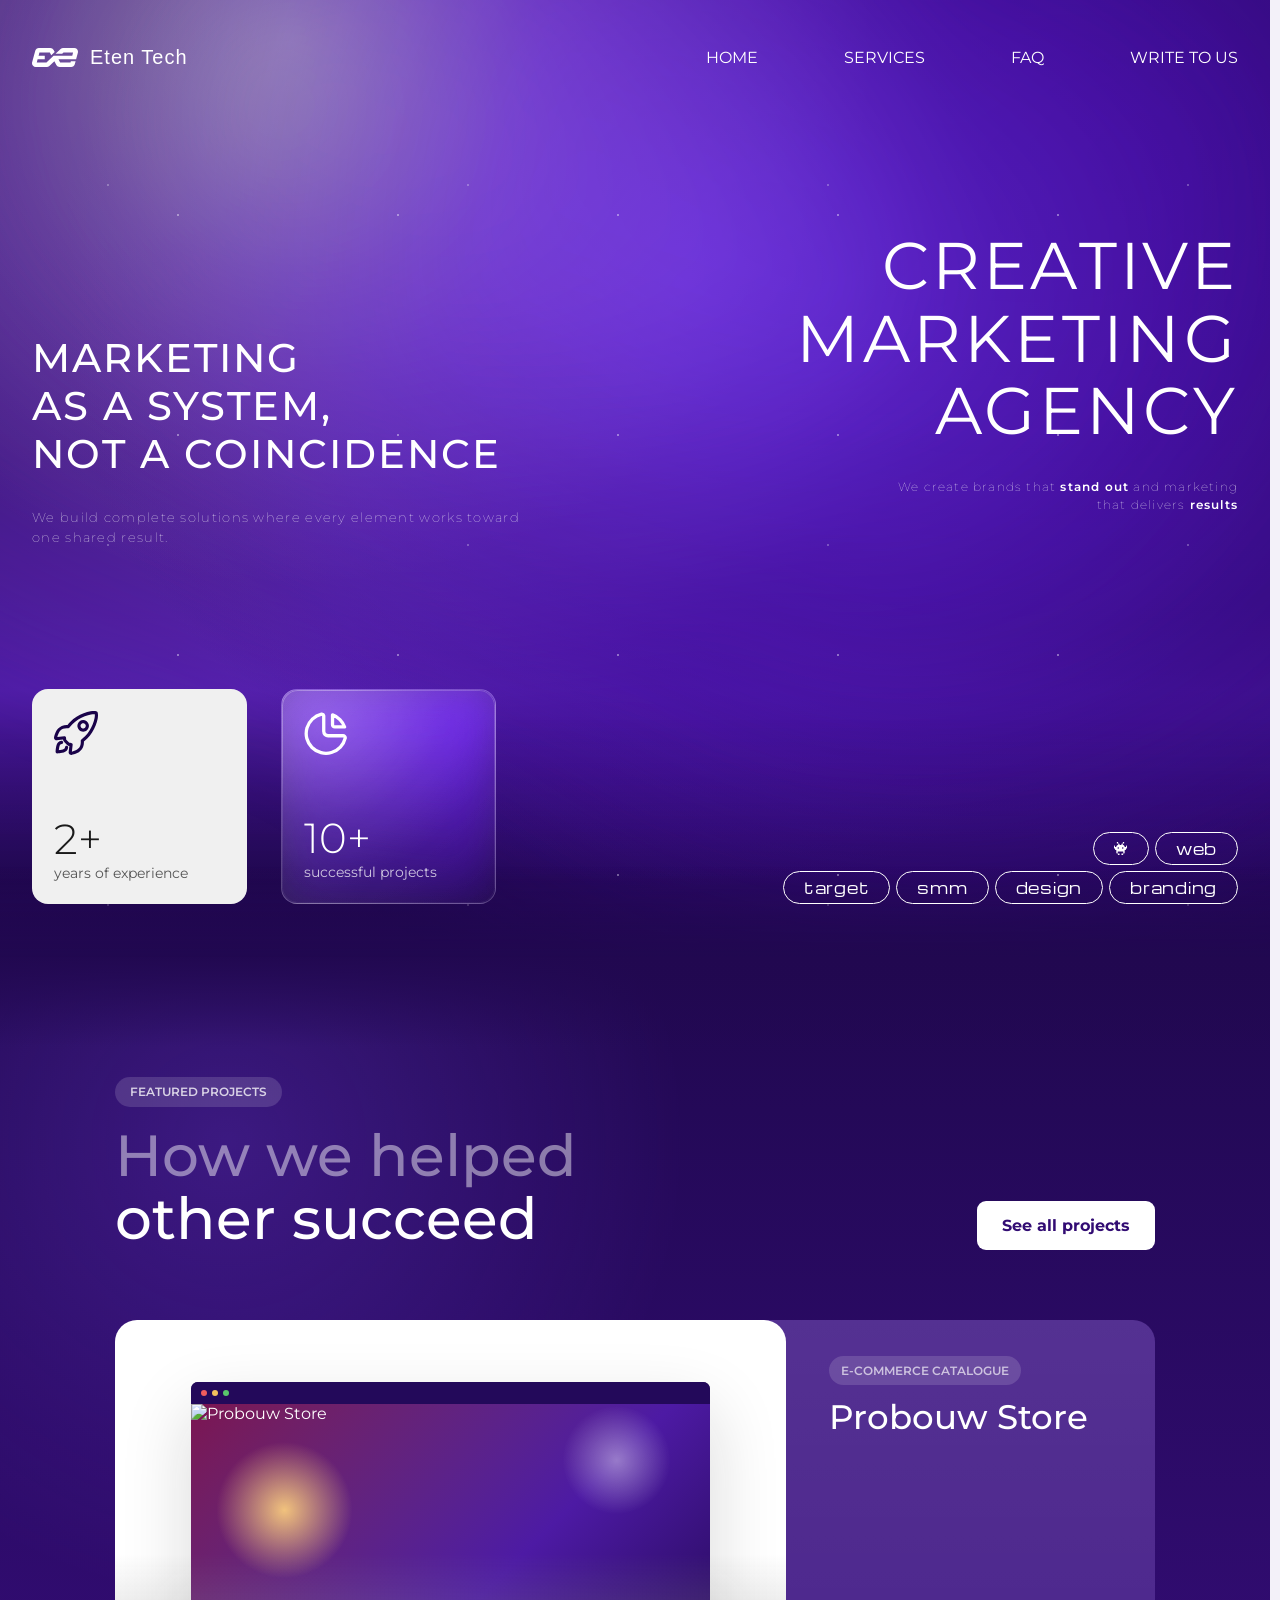
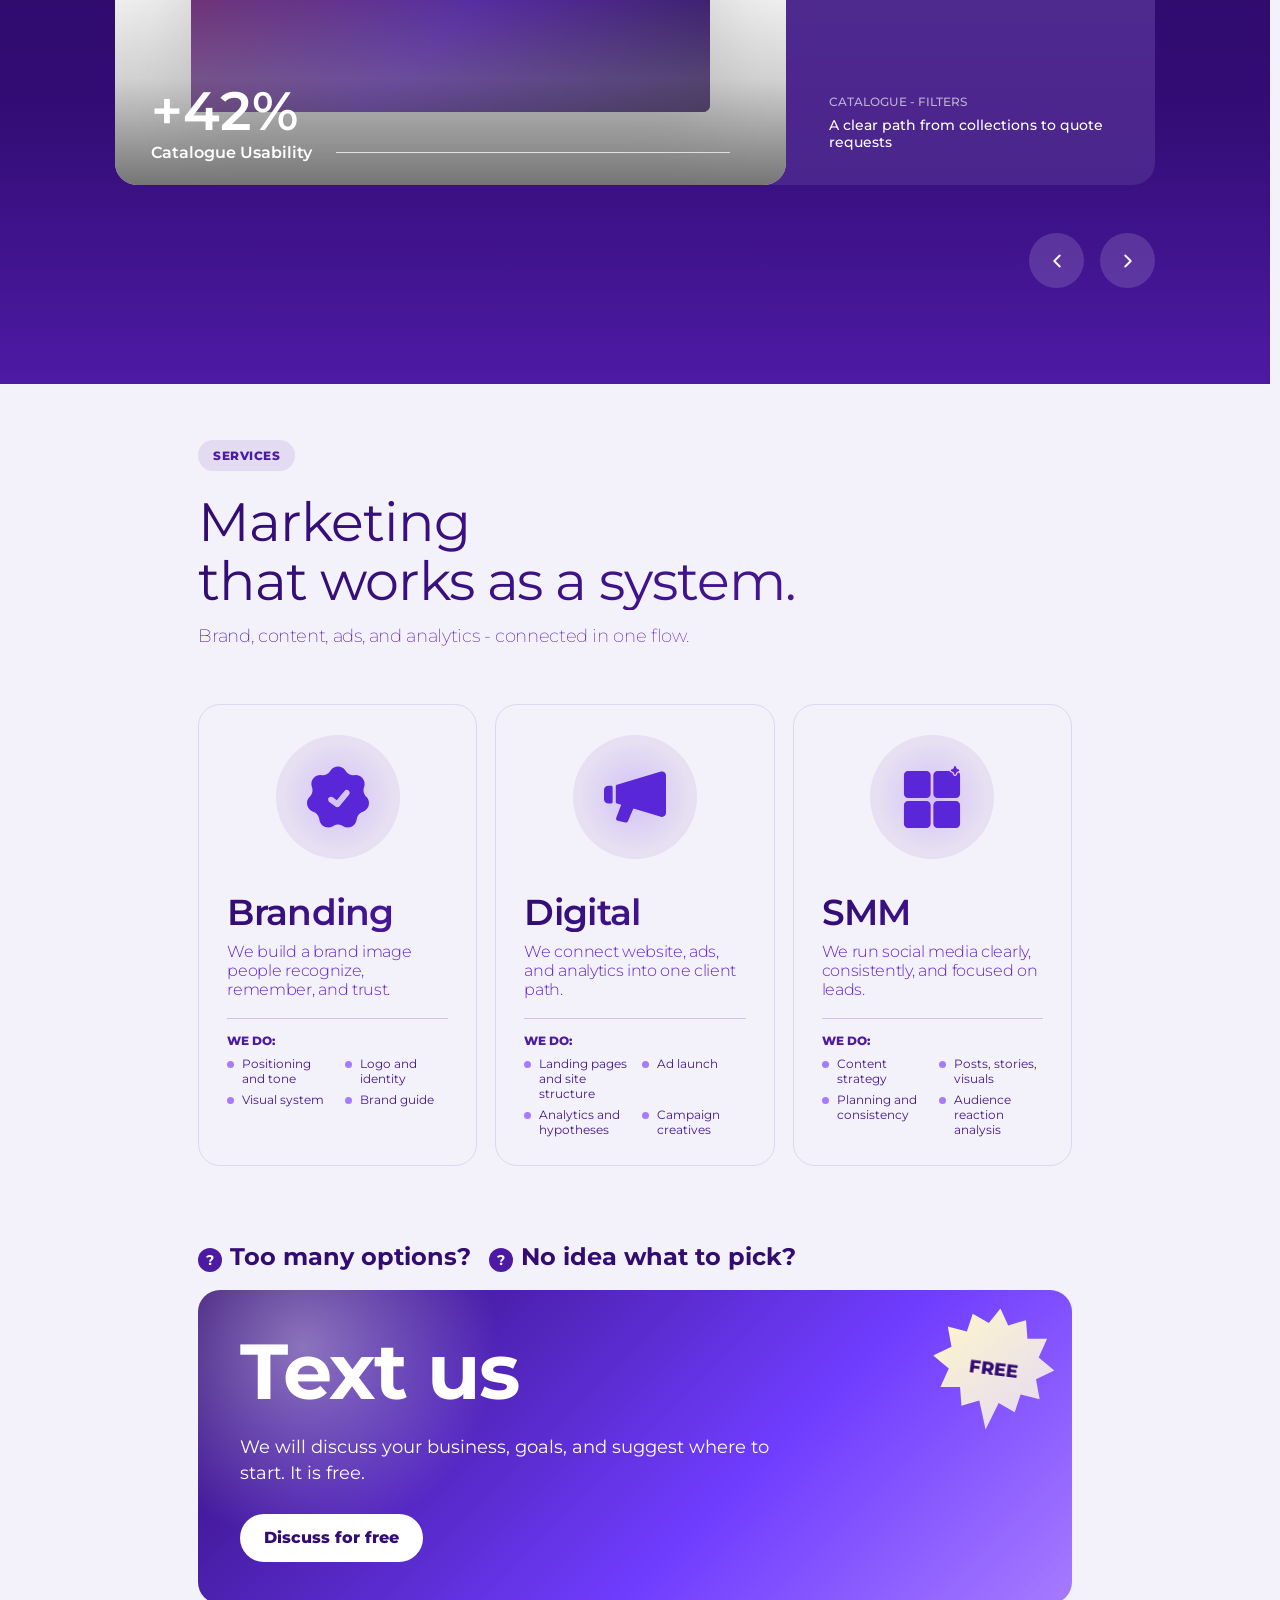
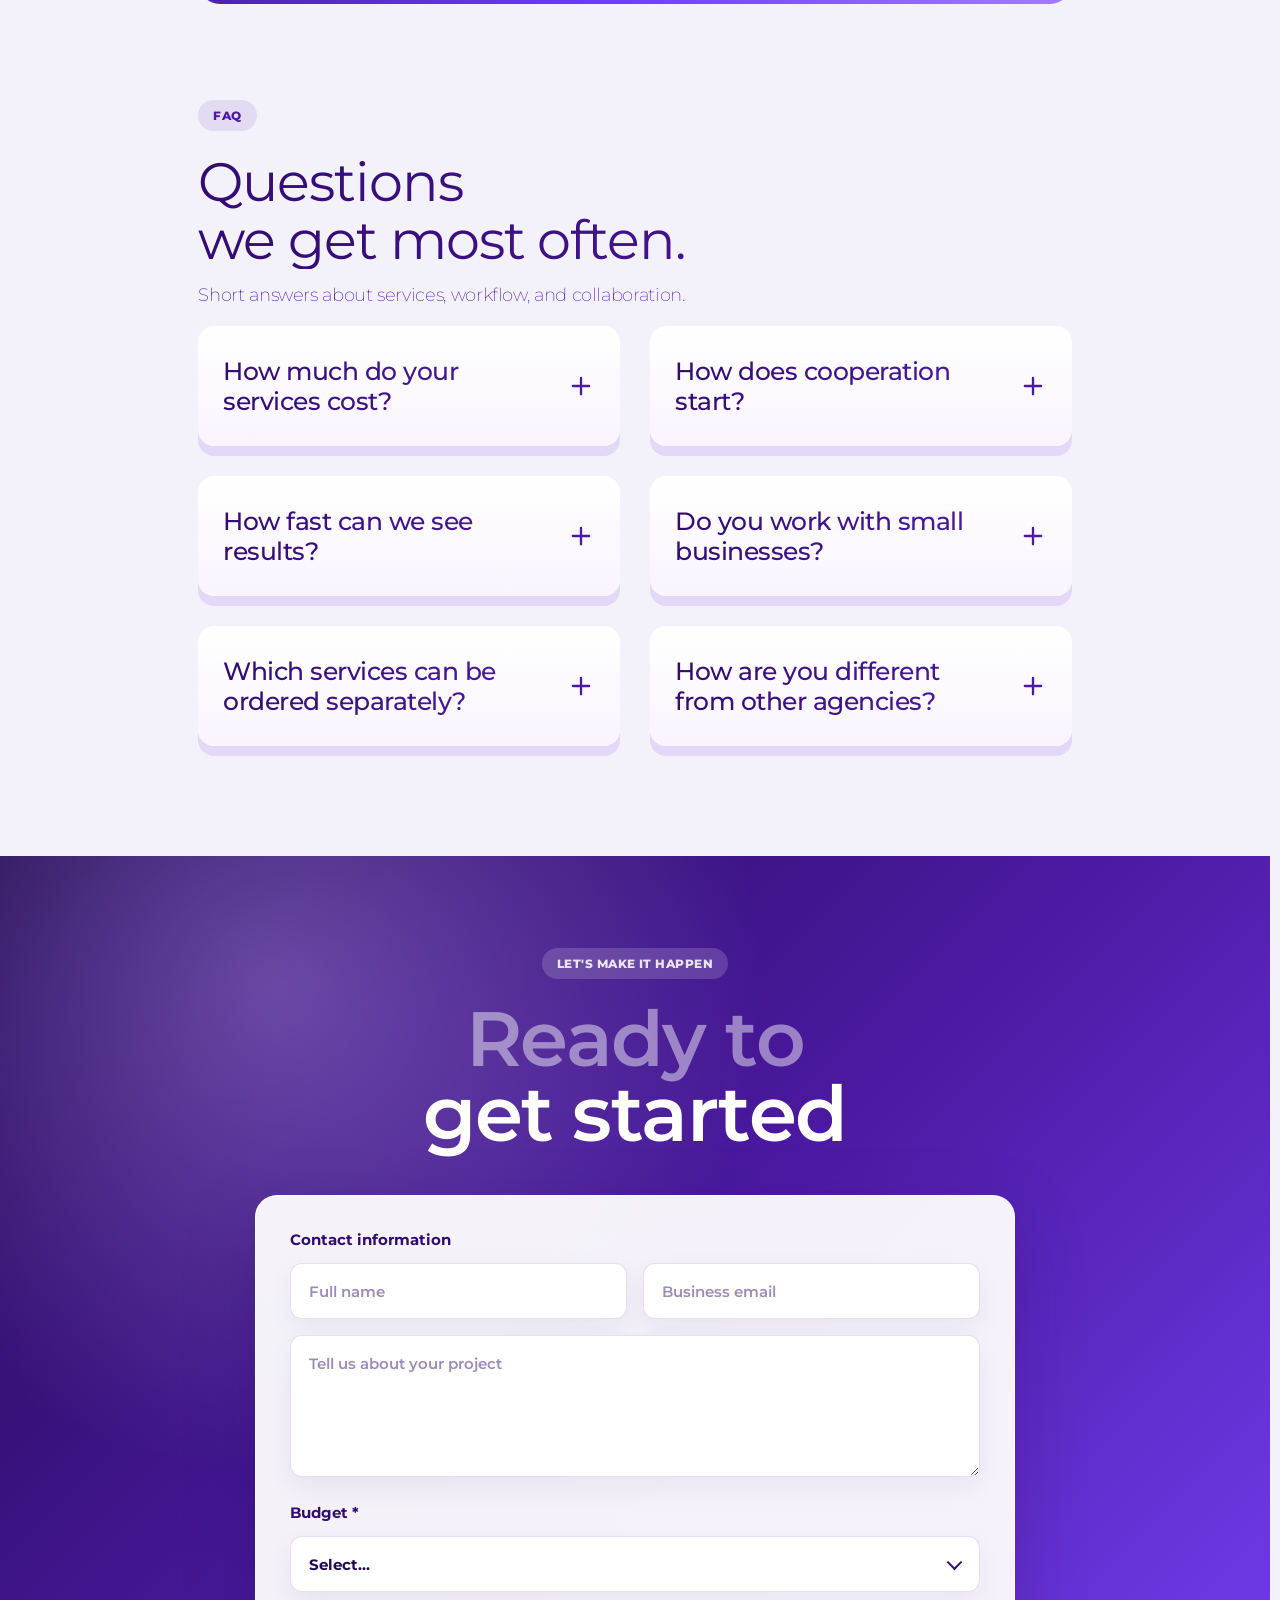
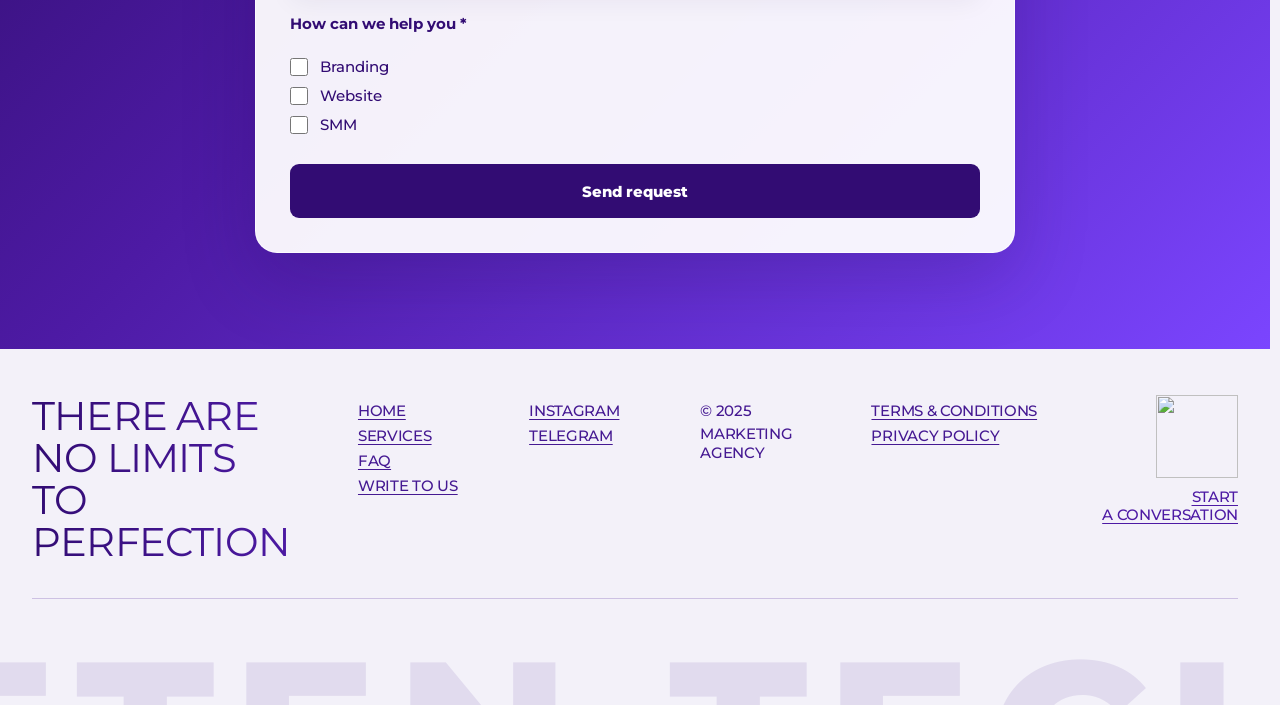
==== commit 1f009cb6: "Make site English only" ====
--- a/index.html
+++ b/index.html
@@ -1,6 +1,6 @@
 <!DOCTYPE html>
 
-<html lang="uk">
+<html lang="en">
 <head>
 <meta charset="utf-8"/>
 <meta content="width=device-width, initial-scale=1" name="viewport"/>
@@ -22,66 +22,48 @@
 <div class="header__brand">Eten Tech</div>
 </div>
 <div class="header__right">
-<nav aria-label="Навігація" class="header__nav">
-<a class="header__link" data-i18n="nav.home" href="#home">ГОЛОВНА</a>
-<a class="header__link" data-i18n="nav.services" href="#services">ПОСЛУГИ</a>
-<a class="header__link" data-i18n="nav.faq" href="#faq">ПИТАННЯ</a>
+<nav aria-label="Navigation" class="header__nav">
+<a class="header__link" href="#home">HOME</a>
+<a class="header__link" href="#services">SERVICES</a>
+<a class="header__link" href="#faq">FAQ</a>
 </nav>
-<div aria-label="Дії шапки" class="header__icons">
-<a class="header__contactLink" data-i18n="nav.contact" href="#start-project">НАПИСАТИ НАМ</a>
-<div class="langSelect" data-lang-select>
-<button aria-expanded="false" aria-label="Switch language" class="langBtn" data-lang-toggle="" type="button"><span data-lang-current="">en</span><svg aria-hidden="true" fill="none" viewBox="0 0 16 16"><path d="M4 6l4 4 4-4" stroke="currentColor" stroke-linecap="round" stroke-linejoin="round" stroke-width="1.8"/></svg></button>
-<div class="langMenu" data-lang-menu="">
-<button data-lang-option="en" type="button">en</button>
-<button data-lang-option="uk" type="button">ua</button>
-</div>
-</div></div>
+<div aria-label="Header actions" class="header__icons">
+<a class="header__contactLink" href="#start-project">WRITE TO US</a></div>
 <button aria-expanded="false" aria-label="Menu" class="header__burger" type="button">
 <span></span><span></span><span></span>
 </button>
 </div>
 </div>
 <div aria-hidden="true" class="header__drawer">
-<nav aria-label="Навігація (mobile)" class="header__drawerNav">
-<a class="header__drawerLink" data-i18n="nav.home" href="#home">ГОЛОВНА</a>
-<a class="header__drawerLink" data-i18n="nav.services" href="#services">ПОСЛУГИ</a>
-<a class="header__drawerLink" data-i18n="nav.faq" href="#faq">ПИТАННЯ</a>
-<a class="header__drawerLink" data-i18n="nav.contact" href="#start-project">НАПИСАТИ НАМ</a>
+<nav aria-label="Mobile navigation" class="header__drawerNav">
+<a class="header__drawerLink" href="#home">HOME</a>
+<a class="header__drawerLink" href="#services">SERVICES</a>
+<a class="header__drawerLink" href="#faq">FAQ</a>
+<a class="header__drawerLink" href="#start-project">WRITE TO US</a>
 </nav>
-<div aria-label="Дії" class="header__drawerSocial">
-<div class="langSelect langSelect--mobile" data-lang-select>
-<button aria-expanded="false" aria-label="Switch language" class="langBtn langBtn--mobile" data-lang-toggle="" type="button"><span data-lang-current="">en</span><svg aria-hidden="true" fill="none" viewBox="0 0 16 16"><path d="M4 6l4 4 4-4" stroke="currentColor" stroke-linecap="round" stroke-linejoin="round" stroke-width="1.8"/></svg></button>
-<div class="langMenu" data-lang-menu="">
-<button data-lang-option="en" type="button">en</button>
-<button data-lang-option="uk" type="button">ua</button>
-</div>
-</div></div>
+<div aria-label="Header actions" class="header__drawerSocial"></div>
 </div>
 </header>
 <section class="hero" id="home">
 <div class="hero__bg"></div>
 <div class="hero__inner">
 <div class="hero__leftBlock">
-<div class="hero__leftText" data-i18n="hero.leftTitle">
-          МAРКЕТИНГ<br/>ЯК СИСТЕМА,<br/>А НЕ ВИПАДКОВІСТЬ
-        </div>
-<p class="hero__leftDesc" data-i18n="hero.leftDesc">
-          Ми будуємо цілісні рішення, де кожен елемент працює на спільний результат.
-        </p>
+<div class="hero__leftText">MARKETING<br>AS A SYSTEM,<br>NOT A COINCIDENCE</div>
+<p class="hero__leftDesc">We build complete solutions where every element works toward one shared result.</p>
 </div>
 <div class="hero__squares">
 <div class="hero__square hero__square--light">
 <img alt="" class="hero__square-icon" src="images/rocket.svg"/>
 <div class="hero__square-bottom">
 <div class="hero__square-number">2+</div>
-<div class="hero__square-label" data-i18n="hero.years">роки досвіду</div>
+<div class="hero__square-label">years of experience</div>
 </div>
 </div>
 <div class="hero__square hero__square--glass">
 <img alt="" class="hero__square-icon" src="images/graphic.svg"/>
 <div class="hero__square-bottom">
 <div class="hero__square-number">10+</div>
-<div class="hero__square-label" data-i18n="hero.projects">успішних проєктів</div>
+<div class="hero__square-label">successful projects</div>
 </div>
 </div>
 </div>
@@ -89,13 +71,8 @@
 
 </div>
 <div class="hero__rightText">
-<div data-i18n="hero.rightTitle">
-    КРЕАТИВНА<br/>МАРКЕТИНГОВА<br/>АГЕНЦІЯ
-  </div>
-<p class="hero__desc" data-i18n="hero.rightDesc">
-    Ми створюємо бренди, що <span>виділяються</span> та маркетинг,<br/>
-    який приносить <span>результат</span>
-</p>
+<div>CREATIVE<br>MARKETING<br>AGENCY</div>
+<p class="hero__desc">We create brands that <span>stand out</span> and marketing<br>that delivers <span>results</span></p>
 </div><div class="hero__chips">
 <div class="hero__chipsTop">
 <span aria-label="icon chip" class="chip chip--icon">
@@ -119,10 +96,10 @@
 <div class="featuredProjects__inner">
 <div class="featuredProjects__head">
 <div>
-<div class="featuredProjects__eyebrow" data-i18n="featured.eyebrow">FEATURED PROJECTS</div>
-<h2 class="featuredProjects__title" data-i18n="featured.title"><span>How we helped</span><br/>other succeed</h2>
-</div>
-<a class="featuredProjects__button" data-i18n="featured.button" href="portfolio.html">See all projects</a>
+<div class="featuredProjects__eyebrow">FEATURED PROJECTS</div>
+<h2 class="featuredProjects__title"><span>How we helped</span><br>other succeed</h2>
+</div>
+<a class="featuredProjects__button" href="portfolio.html">See all projects</a>
 </div>
 <div class="featuredProjects__stage" data-featured-projects="">
 <article class="featuredProjects__preview" aria-live="polite">
@@ -162,40 +139,38 @@
 </section>
 <div class="container">
 <section id="services">
-<div class="sectionKicker" data-i18n="services.kicker">SERVICES</div>
-<h3 class="sectionTitle sectionTitle--large" data-i18n="services.title">Маркетинг,<br/>що працює системно.</h3>
-<p class="sectionDesc sectionDesc--large" data-i18n="services.desc">
-          Бренд, контент, реклама й аналітика - в одній системі.
-        </p>
+<div class="sectionKicker">SERVICES</div>
+<h3 class="sectionTitle sectionTitle--large">Marketing<br>that works as a system.</h3>
+<p class="sectionDesc sectionDesc--large">Brand, content, ads, and analytics - connected in one flow.</p>
 <div class="services">
 <article class="serviceCard">
 <div aria-hidden="true" class="serviceCard__visual">
 <img alt="" src="images/Vector-3.svg"/>
 </div>
-<h3 data-i18n="services.branding.title">Брендинг</h3>
-<p data-i18n="services.branding.text">Створюємо образ бренду, який легко впізнати і якому довіряють.</p>
+<h3>Branding</h3>
+<p>We build a brand image people recognize, remember, and trust.</p>
 <div class="serviceCard__line"></div>
-<div class="serviceCard__meta" data-i18n="services.weDo">Що входить:</div>
+<div class="serviceCard__meta">We do:</div>
 <ul class="serviceCard__list">
-<li data-i18n="services.branding.item1">Позиціонування і тон бренду</li>
-<li data-i18n="services.branding.item2">Логотип і айдентика</li>
-<li data-i18n="services.branding.item3">Візуальна система</li>
-<li data-i18n="services.branding.item4">Бренд-гайд</li>
+<li>Positioning and tone</li>
+<li>Logo and identity</li>
+<li>Visual system</li>
+<li>Brand guide</li>
 </ul>
 </article>
 <article class="serviceCard">
 <div aria-hidden="true" class="serviceCard__visual">
 <img alt="" src="images/Vector-2.svg"/>
 </div>
-<h3 data-i18n="services.digital.title">Digital</h3>
-<p data-i18n="services.digital.text">Поєднуємо сайт, рекламу й аналітику в один шлях клієнта.</p>
+<h3>Digital</h3>
+<p>We connect website, ads, and analytics into one client path.</p>
 <div class="serviceCard__line"></div>
-<div class="serviceCard__meta" data-i18n="services.weDo">Що входить:</div>
+<div class="serviceCard__meta">We do:</div>
 <ul class="serviceCard__list">
-<li data-i18n="services.digital.item1">Лендінги і структура сайту</li>
-<li data-i18n="services.digital.item2">Запуск реклами</li>
-<li data-i18n="services.digital.item3">Аналітика і гіпотези</li>
-<li data-i18n="services.digital.item4">Креативи для кампаній</li>
+<li>Landing pages and site structure</li>
+<li>Ad launch</li>
+<li>Analytics and hypotheses</li>
+<li>Campaign creatives</li>
 </ul>
 </article>
 <article class="serviceCard">
@@ -203,218 +178,218 @@
 <img alt="" src="images/Vector-1.svg"/>
 </div>
 <h3>SMM</h3>
-<p data-i18n="services.smm.text">Ведемо соцмережі зрозуміло, регулярно і з фокусом на звернення.</p>
+<p>We run social media clearly, consistently, and focused on leads.</p>
 <div class="serviceCard__line"></div>
-<div class="serviceCard__meta" data-i18n="services.weDo">Що входить:</div>
+<div class="serviceCard__meta">We do:</div>
 <ul class="serviceCard__list">
-<li data-i18n="services.smm.item1">Контент-стратегія</li>
-<li data-i18n="services.smm.item2">Пости, сторіс і візуали</li>
-<li data-i18n="services.smm.item3">Планування і регулярність</li>
-<li data-i18n="services.smm.item4">Аналіз реакцій аудиторії</li>
+<li>Content strategy</li>
+<li>Posts, stories, visuals</li>
+<li>Planning and consistency</li>
+<li>Audience reaction analysis</li>
 </ul>
 </article>
 </div>
 </section>
 <section class="consultBlock">
 <div class="consultBlock__notes">
-<span data-i18n="consult.note1">Забагато варіантів?</span>
-<span data-i18n="consult.note2">Не знаєте, що обрати?</span>
+<span>Too many options?</span>
+<span>No idea what to pick?</span>
 </div>
 <div class="consultBlock__panel">
-<div class="consultBlock__mark" data-i18n="consult.free">0₴</div>
-<h3 data-i18n="consult.title">Напишіть нам</h3>
-<p data-i18n="consult.text">Обговоримо ваш бізнес, задачі і підкажемо, з чого краще почати. Це безкоштовно.</p>
-<a class="consultBlock__button" data-i18n="consult.button" href="https://t.me/etentech" rel="noopener" target="_blank">Обговорити безкоштовно</a>
+<div class="consultBlock__mark">FREE</div>
+<h3>Text us</h3>
+<p>We will discuss your business, goals, and suggest where to start. It is free.</p>
+<a class="consultBlock__button" href="https://t.me/etentech" rel="noopener" target="_blank">Discuss for free</a>
 </div>
 </section>
 <section class="pricingBlock" id="pricing">
-<div class="sectionKicker" data-i18n="pricing.kicker">PRICING</div>
-<h3 class="sectionTitle sectionTitle--large" data-i18n="pricing.title">Прайс</h3>
+<div class="sectionKicker">PRICING</div>
+<h3 class="sectionTitle sectionTitle--large">Collaboration formats</h3>
 <div class="pricingGrid">
 <article class="priceCard">
 <div class="priceCard__panel">
-<h4 data-i18n="pricing.start.title">Start</h4>
-<p data-i18n="pricing.start.desc">Для швидкого запуску і перших тестів.</p>
+<h4>START</h4>
+<p>from $700</p>
 <ul>
-<li data-i18n="pricing.start.item1">Базова стратегія</li>
-<li data-i18n="pricing.start.item2">Контент-план</li>
-<li data-i18n="pricing.start.item3">Рекламна гіпотеза</li>
-<li data-i18n="pricing.start.item4">Контактна форма</li>
-<li data-i18n="pricing.start.item5">Термін: 7-10 днів</li>
-</ul>
-<div class="priceCard__price" data-i18n="pricing.start.price">після брифу</div>
-</div>
-<a data-i18n="pricing.button" href="https://t.me/etentech" rel="noopener" target="_blank">Обрати пакет</a>
+<li>Landing site up to 5 pages</li>
+<li>Responsive design</li>
+<li>Basic SEO</li>
+<li>Contact form</li>
+<li>Timeline: 7-10 days</li>
+</ul>
+<div class="priceCard__price">from $700</div>
+</div>
+<a href="https://t.me/etentech" rel="noopener" target="_blank">Choose package</a>
 </article>
 <article class="priceCard">
 <div class="priceCard__panel">
-<h4 data-i18n="pricing.growth.title">Business</h4>
-<p data-i18n="pricing.growth.desc">Для бізнесу, якому потрібна міцна цифрова база.</p>
+<h4>BUSINESS</h4>
+<p>from $1500</p>
 <ul>
-<li data-i18n="pricing.growth.item1">Стратегія і SMM</li>
-<li data-i18n="pricing.growth.item2">Креативи і реклама</li>
-<li data-i18n="pricing.growth.item3">Щомісячна аналітика</li>
-<li data-i18n="pricing.growth.item4">Форма заявки</li>
-<li data-i18n="pricing.growth.item5">Адмін-панель</li>
-<li data-i18n="pricing.growth.item6">Термін: 14-21 день</li>
-</ul>
-<div class="priceCard__price" data-i18n="pricing.growth.price">індивідуально</div>
-</div>
-<a data-i18n="pricing.button" href="https://t.me/etentech" rel="noopener" target="_blank">Обрати пакет</a>
+<li>Up to 10 pages</li>
+<li>Custom design</li>
+<li>SEO + analytics</li>
+<li>Lead form</li>
+<li>Admin panel</li>
+<li>Timeline: 14-21 days</li>
+</ul>
+<div class="priceCard__price">from $1500</div>
+</div>
+<a href="https://t.me/etentech" rel="noopener" target="_blank">Choose package</a>
 </article>
 <article class="priceCard priceCard--accent">
 <div class="priceCard__panel">
-<h4 data-i18n="pricing.full.title">Pro</h4>
-<p data-i18n="pricing.full.desc">Для проєктів, яким потрібен сайт без обмежень.</p>
+<h4>PRO</h4>
+<p>from $2000</p>
 <ul>
-<li data-i18n="pricing.full.item1">Брендинг або ребрендинг</li>
-<li data-i18n="pricing.full.item2">SMM + реклама</li>
-<li data-i18n="pricing.full.item3">Лендінг і аналітика</li>
-<li data-i18n="pricing.full.item4">Інтеграції: WhatsApp, Telegram, CRM</li>
-<li data-i18n="pricing.full.item5">Розширена аналітика</li>
-<li data-i18n="pricing.full.item6">Термін: 21-30 днів</li>
-</ul>
-<div class="priceCard__price" data-i18n="pricing.full.price">індивідуально</div>
-</div>
-<a data-i18n="pricing.button" href="https://t.me/etentech" rel="noopener" target="_blank">Обрати пакет</a>
+<li>Unlimited pages</li>
+<li>Advanced business functionality</li>
+<li>Integrations: WhatsApp, Telegram, CRM</li>
+<li>Advanced analytics</li>
+<li>Timeline: 21-30 days</li>
+<li>Launch support</li>
+</ul>
+<div class="priceCard__price">from $2000</div>
+</div>
+<a href="https://t.me/etentech" rel="noopener" target="_blank">Choose package</a>
 </article>
 </div>
 </section>
 <section class="faqWrap" id="faq">
-<div class="sectionKicker" data-i18n="faq.kicker">ПИТАННЯ</div>
-<h3 class="sectionTitle sectionTitle--large" data-i18n="faq.title">Питання,<br/>які ставлять найчастіше.</h3>
-<p class="sectionDesc sectionDesc--large" data-i18n="faq.desc">Найпоширеніші питання про послуги, формат роботи та співпрацю.</p>
+<div class="sectionKicker">FAQ</div>
+<h3 class="sectionTitle sectionTitle--large">Questions<br>we get most often.</h3>
+<p class="sectionDesc sectionDesc--large">Short answers about services, workflow, and collaboration.</p>
 <div class="faqGrid">
 <div class="faqCol" role="list">
 <div class="faqItem" data-open="false" role="listitem">
 <button aria-expanded="false" class="faqBtn" type="button">
-<span class="faqQ" data-i18n="faq.q1">Скільки коштують наші послуги?</span>
-<span aria-hidden="true" class="plus">
-<svg fill="none" viewbox="0 0 24 24"><path d="M12 5v14M5 12h14" stroke="currentColor" stroke-linecap="round" stroke-width="2"></path></svg>
-</span>
-</button>
-<div class="faqA"><p data-i18n="faq.a1">Вартість залежить від задач, обсягу робіт та цілей бізнесу. Після короткого обговорення ми пропонуємо індивідуальний формат і бюджет.</p></div>
-</div>
-<div class="faqItem" data-open="false" role="listitem">
-<button aria-expanded="false" class="faqBtn" type="button">
-<span class="faqQ" data-i18n="faq.q2">Як швидко можна побачити результат?</span>
-<span aria-hidden="true" class="plus">
-<svg fill="none" viewbox="0 0 24 24"><path d="M12 5v14M5 12h14" stroke="currentColor" stroke-linecap="round" stroke-width="2"></path></svg>
-</span>
-</button>
-<div class="faqA"><p data-i18n="faq.a2">Перші зміни зазвичай видно вже в перші 1-2 місяці. Стабільний ріст - це система й робота на дистанції.</p></div>
-</div>
-<div class="faqItem" data-open="false" role="listitem">
-<button aria-expanded="false" class="faqBtn" type="button">
-<span class="faqQ" data-i18n="faq.q3">Які послуги можна замовити окремо?</span>
-<span aria-hidden="true" class="plus">
-<svg fill="none" viewbox="0 0 24 24"><path d="M12 5v14M5 12h14" stroke="currentColor" stroke-linecap="round" stroke-width="2"></path></svg>
-</span>
-</button>
-<div class="faqA"><p data-i18n="faq.a3">Окремо можна замовити стратегію, SMM-ведення, запуск реклами або брендинг.</p></div>
+<span class="faqQ">How much do your services cost?</span>
+<span aria-hidden="true" class="plus">
+<svg fill="none" viewbox="0 0 24 24"><path d="M12 5v14M5 12h14" stroke="currentColor" stroke-linecap="round" stroke-width="2"></path></svg>
+</span>
+</button>
+<div class="faqA"><p>The cost depends on the goals, scope of work, and business needs. After a short discussion, we offer a custom format and budget.</p></div>
+</div>
+<div class="faqItem" data-open="false" role="listitem">
+<button aria-expanded="false" class="faqBtn" type="button">
+<span class="faqQ">How fast can we see results?</span>
+<span aria-hidden="true" class="plus">
+<svg fill="none" viewbox="0 0 24 24"><path d="M12 5v14M5 12h14" stroke="currentColor" stroke-linecap="round" stroke-width="2"></path></svg>
+</span>
+</button>
+<div class="faqA"><p>The first changes are usually visible within the first 1–2 months. Stable growth comes from a clear system and consistent work.</p></div>
+</div>
+<div class="faqItem" data-open="false" role="listitem">
+<button aria-expanded="false" class="faqBtn" type="button">
+<span class="faqQ">Which services can be ordered separately?</span>
+<span aria-hidden="true" class="plus">
+<svg fill="none" viewbox="0 0 24 24"><path d="M12 5v14M5 12h14" stroke="currentColor" stroke-linecap="round" stroke-width="2"></path></svg>
+</span>
+</button>
+<div class="faqA"><p>You can order strategy, SMM management, advertising launch, or branding separately.</p></div>
 </div>
 </div>
 <div class="faqCol" role="list">
 <div class="faqItem" data-open="false" role="listitem">
 <button aria-expanded="false" class="faqBtn" type="button">
-<span class="faqQ" data-i18n="faq.q4">З чого починається співпраця?</span>
-<span aria-hidden="true" class="plus">
-<svg fill="none" viewbox="0 0 24 24"><path d="M12 5v14M5 12h14" stroke="currentColor" stroke-linecap="round" stroke-width="2"></path></svg>
-</span>
-</button>
-<div class="faqA"><p data-i18n="faq.a4">Починаємо з короткого знайомства та брифу: цілі, продукт, аудиторія, бюджет і очікування.</p></div>
-</div>
-<div class="faqItem" data-open="false" role="listitem">
-<button aria-expanded="false" class="faqBtn" type="button">
-<span class="faqQ" data-i18n="faq.q5">Чи працюєте ви з малим бізнесом?</span>
-<span aria-hidden="true" class="plus">
-<svg fill="none" viewbox="0 0 24 24"><path d="M12 5v14M5 12h14" stroke="currentColor" stroke-linecap="round" stroke-width="2"></path></svg>
-</span>
-</button>
-<div class="faqA"><p data-i18n="faq.a5">Так. Ми підбираємо реалістичний формат і пріоритети, щоб результат відчувався в продажах.</p></div>
-</div>
-<div class="faqItem" data-open="false" role="listitem">
-<button aria-expanded="false" class="faqBtn" type="button">
-<span class="faqQ" data-i18n="faq.q6">Чим ви відрізняєтесь від інших агенцій?</span>
-<span aria-hidden="true" class="plus">
-<svg fill="none" viewbox="0 0 24 24"><path d="M12 5v14M5 12h14" stroke="currentColor" stroke-linecap="round" stroke-width="2"></path></svg>
-</span>
-</button>
-<div class="faqA"><p data-i18n="faq.a6">Ми не "робимо разово", а вибудовуємо систему: цілі → стратегія → контент → тести → аналітика.</p></div>
+<span class="faqQ">How does cooperation start?</span>
+<span aria-hidden="true" class="plus">
+<svg fill="none" viewbox="0 0 24 24"><path d="M12 5v14M5 12h14" stroke="currentColor" stroke-linecap="round" stroke-width="2"></path></svg>
+</span>
+</button>
+<div class="faqA"><p>We start with a short introduction and brief: goals, product, audience, budget, and expectations.</p></div>
+</div>
+<div class="faqItem" data-open="false" role="listitem">
+<button aria-expanded="false" class="faqBtn" type="button">
+<span class="faqQ">Do you work with small businesses?</span>
+<span aria-hidden="true" class="plus">
+<svg fill="none" viewbox="0 0 24 24"><path d="M12 5v14M5 12h14" stroke="currentColor" stroke-linecap="round" stroke-width="2"></path></svg>
+</span>
+</button>
+<div class="faqA"><p>Yes. We choose a realistic format and priorities so the result can be felt in sales.</p></div>
+</div>
+<div class="faqItem" data-open="false" role="listitem">
+<button aria-expanded="false" class="faqBtn" type="button">
+<span class="faqQ">How are you different from other agencies?</span>
+<span aria-hidden="true" class="plus">
+<svg fill="none" viewbox="0 0 24 24"><path d="M12 5v14M5 12h14" stroke="currentColor" stroke-linecap="round" stroke-width="2"></path></svg>
+</span>
+</button>
+<div class="faqA"><p>We do not just create one-off pieces. We build a system: goals → strategy → content → testing → analytics.</p></div>
 </div>
 </div>
 </div>
 </section>
 <section class="startProject" id="start-project">
 <div class="startProject__head">
-<div class="sectionKicker" data-i18n="startProject.kicker">ЗРОБІМО ЦЕ</div>
-<h3 data-i18n="startProject.title"><span>Готові</span><br/>почати?</h3>
+<div class="sectionKicker">LET'S MAKE IT HAPPEN</div>
+<h3><span>Ready to</span><br>get started</h3>
 </div>
 <form action="https://formsubmit.co/etenprod@gmail.com" class="startProject__form" method="POST">
 <input name="_subject" type="hidden" value="New request from Eten Tech website"/>
 <input name="_template" type="hidden" value="table"/>
 <input name="_captcha" type="hidden" value="false"/>
-<input name="_next" type="hidden" value="https://etentech.pp.ua/?sent=1#start-project"/>
+<input name="_next" type="hidden" value="https://etentech.us/?sent=1#start-project"/>
 <input name="_honey" style="display:none" tabindex="-1" type="text"/>
-<div class="startProject__label" data-i18n="startProject.contact">Контактна інформація</div>
+<div class="startProject__label">Contact information</div>
 <div class="startProject__grid">
-<input autocomplete="name" data-i18n-placeholder="startProject.name" name="name" placeholder="Ваше ім'я" required type="text"/>
-<input autocomplete="email" data-i18n-placeholder="startProject.email" name="email" placeholder="Бізнес email" required type="email"/>
-</div>
-<textarea data-i18n-placeholder="startProject.project" name="project" placeholder="Розкажіть про ваш проєкт" required></textarea>
+<input autocomplete="name" name="name" placeholder="Full name" required type="text"/>
+<input autocomplete="email" name="email" placeholder="Business email" required type="email"/>
+</div>
+<textarea name="project" placeholder="Tell us about your project" required></textarea>
 <div class="startProject__field">
-<span data-i18n="startProject.budget">Бюджет *</span>
+<span>Budget *</span>
 <select class="startProject__nativeSelect" name="budget">
-<option data-i18n="startProject.select" value="">Оберіть...</option>
-<option data-i18n="startProject.budget1" value="starter">від $400</option>
-<option data-i18n="startProject.budget2" value="growth">від $1000</option>
-<option data-i18n="startProject.budget3" value="system">від $1500</option>
+<option value="">Select...</option>
+<option value="starter">Up to $700</option>
+<option value="growth">$700 - $1500</option>
+<option value="system">$1500+</option>
 </select>
 <div class="startProject__select" data-custom-select>
-<button aria-expanded="false" class="startProject__selectButton" data-custom-select-button data-i18n="startProject.select" type="button">Оберіть...</button>
+<button aria-expanded="false" class="startProject__selectButton" data-custom-select-button type="button">Select...</button>
 <div class="startProject__selectMenu" data-custom-select-menu>
-<button data-i18n="startProject.budget1" data-value="starter" type="button">від $400</button>
-<button data-i18n="startProject.budget2" data-value="growth" type="button">від $1000</button>
-<button data-i18n="startProject.budget3" data-value="system" type="button">від $1500</button>
+<button data-value="starter" type="button">Up to $700</button>
+<button data-value="growth" type="button">$700 - $1500</button>
+<button data-value="system" type="button">$1500+</button>
 </div>
 </div>
 </div>
 <div class="startProject__checks">
-<div class="startProject__label" data-i18n="startProject.help">Чим можемо допомогти *</div>
-<label><input type="checkbox" name="help" value="branding"/><span data-i18n="startProject.branding">Брендинг</span></label>
-<label><input type="checkbox" name="help" value="site"/><span data-i18n="startProject.site">Сайт</span></label>
+<div class="startProject__label">How can we help you *</div>
+<label><input type="checkbox" name="help" value="branding"/><span>Branding</span></label>
+<label><input type="checkbox" name="help" value="site"/><span>Website</span></label>
 <label><input type="checkbox" name="help" value="smm"/><span>SMM</span></label>
 </div>
-<button class="startProject__submit" data-i18n="startProject.submit" type="submit">Відправити заявку</button>
-<p class="startProject__status" data-form-status data-i18n="startProject.success">Заявку відправлено. Ми скоро зв'яжемось з вами.</p>
+<button class="startProject__submit" type="submit">Send request</button>
+<p class="startProject__status" data-form-status>Request sent. We will contact you soon.</p>
 </form>
 </section>
 </div>
 </main>
 <footer class="footer">
 <div class="footer__inner">
-<div class="footer__title" data-i18n="footer.title">THERE ARE NO LIMITS<br/>TO PERFECTION</div>
-<nav aria-label="Навігація у футері" class="footer__col">
-<a class="footer__link" data-i18n="nav.home" href="#home">ГОЛОВНА</a>
-<a class="footer__link" data-i18n="nav.services" href="#services">ПОСЛУГИ</a>
-<a class="footer__link" data-i18n="nav.faq" href="#faq">ПИТАННЯ</a>
-<a class="footer__link" data-i18n="nav.contact" href="#start-project">НАПИСАТИ НАМ</a>
+<div class="footer__title">THERE ARE NO LIMITS<br>TO PERFECTION</div>
+<nav aria-label="Footer navigation" class="footer__col">
+<a class="footer__link" href="#home">HOME</a>
+<a class="footer__link" href="#services">SERVICES</a>
+<a class="footer__link" href="#faq">FAQ</a>
+<a class="footer__link" href="#start-project">WRITE TO US</a>
 </nav>
-<div aria-label="Соцмережі" class="footer__col">
+<div aria-label="Social links" class="footer__col">
 <a class="footer__link" href="https://www.instagram.com/eten_tech/" rel="noopener" target="_blank">INSTAGRAM</a>
 <a class="footer__link" href="https://t.me/etentech" rel="noopener" target="_blank">TELEGRAM</a>
 </div>
 <div class="footer__col footer__meta">
-<div class="footer__metaText">© 2025</div>
-<div class="footer__metaText" data-i18n="footer.agency">МАРКЕТИНГОВА АГЕНЦІЯ</div>
+<div class="footer__metaText">&copy; 2025</div>
+<div class="footer__metaText">MARKETING AGENCY</div>
 </div>
 <div class="footer__col footer__legal">
-<a class="footer__link" data-i18n="footer.terms" href="#">УМОВИ &amp; ПОЛОЖЕННЯ</a>
-<a class="footer__link" data-i18n="footer.privacy" href="#">ПОЛІТИКА КОНФІДЕНЦІЙНОСТІ</a>
+<a class="footer__link" href="#">TERMS & CONDITIONS</a>
+<a class="footer__link" href="#">PRIVACY POLICY</a>
 </div>
 <a class="footer__cta" href="https://t.me/etentech">
 <span class="footer__ctaIcon"><img alt="" src="images/Rectangle 4342.svg"/></span>
-<span class="footer__ctaText" data-i18n="footer.cta">ПОЧАТИ<br/>РОЗМОВУ</span>
+<span class="footer__ctaText">START<br>A CONVERSATION</span>
 </a>
 </div>
 </footer>
--- a/css/style.css
+++ b/css/style.css
@@ -2612,7 +2612,7 @@
     margin-top: 6px;
   }
 
-  .footer__inner > div.footer__col[aria-label="Соцмережі"] {
+  .footer__inner > div.footer__col:nth-of-type(2) {
     grid-column: 2;
     grid-row: 2;
     padding-top: 0;
@@ -2647,128 +2647,9 @@
   overflow-x: hidden;
 }
 
-/* ===== Language switcher ===== */
-.langSelect {
-  position: relative;
-  flex: 0 0 auto;
-}
-
-.langBtn {
-  min-width: 58px;
-  height: 40px;
-  border-radius: 10px;
-  border: 0;
-  background: rgba(0,0,0,0.10);
-  color: #fff;
-  display: inline-flex;
-  align-items: center;
-  justify-content: center;
-  gap: 6px;
-  cursor: pointer;
-  padding: 0 13px;
-  font-family: "Montserrat", sans-serif;
-  font-size: 16px;
-  font-weight: 400;
-  line-height: 1;
-  text-transform: lowercase;
-  transition: background .22s ease, box-shadow .22s ease;
-}
-
-.langBtn:hover {
-  background: rgba(0,0,0,0.16);
-  box-shadow: 0 0 26px rgba(166, 123, 255, 0.18);
-}
-
-.langBtn svg {
-  width: 12px;
-  height: 12px;
-  transition: transform .22s ease;
-}
-
-.langSelect.is-open .langBtn svg {
-  transform: rotate(180deg);
-}
-
-.langBtn--mobile {
-  width: 100%;
-  min-width: 0;
-}
-
-.langMenu {
-  position: absolute;
-  right: 0;
-  top: calc(100% + 8px);
-  min-width: 78px;
-  padding: 6px;
-  border-radius: 12px;
-  background: rgba(16, 4, 42, 0.92);
-  border: 1px solid rgba(255,255,255,.12);
-  box-shadow: 0 18px 45px rgba(0,0,0,.28);
-  backdrop-filter: blur(14px);
-  -webkit-backdrop-filter: blur(14px);
-  opacity: 0;
-  pointer-events: none;
-  transform: translateY(-6px);
-  transition: opacity .18s ease, transform .18s ease;
-  z-index: 40;
-}
-
-.langSelect.is-open .langMenu {
-  opacity: 1;
-  pointer-events: auto;
-  transform: translateY(0);
-}
-
-.langMenu button {
-  width: 100%;
-  height: 36px;
-  border: 0;
-  border-radius: 8px;
-  background: transparent;
-  color: rgba(255,255,255,.82);
-  cursor: pointer;
-  font-family: "Montserrat", sans-serif;
-  font-size: 15px;
-  font-weight: 400;
-  text-align: left;
-  text-transform: lowercase;
-  padding: 0 12px;
-  transition: background .18s ease, color .18s ease;
-}
-
-.langMenu button:hover,
-.langMenu button.is-active {
-  background: rgba(255,255,255,.10);
-  color: #fff;
-}
-
-.langMenu button[hidden] {
-  display: none;
-}
-
 @media (max-width: 1000px) {
   .header__drawer {
     width: min(86vw, 220px);
-  }
-
-  .langBtn {
-    min-width: 58px;
-    height: 44px;
-    font-size: 16px;
-  }
-
-  .header__drawerSocial .langBtn {
-    display: inline-flex;
-  }
-
-  .langSelect--mobile {
-    width: 100%;
-  }
-
-  .langSelect--mobile .langMenu {
-    left: 0;
-    right: auto;
-    width: 100%;
   }
 }
 
@@ -2848,17 +2729,12 @@
   grid-template-columns: minmax(0, 1.72fr) minmax(280px, .95fr);
   min-height: 545px;
   border-radius: 22px;
-  cursor: pointer;
   opacity: 0;
   transform: translateY(34px);
   transition: opacity .7s ease, transform .7s cubic-bezier(.2, .8, .2, 1);
   will-change: opacity, transform;
 }
 
-.featuredProjects__stage {
-  cursor: pointer;
-}
-
 .featuredProjects__arrow,
 .featuredProjects__button {
   cursor: pointer;
@@ -2867,11 +2743,6 @@
 .portfolioProject.is-visible {
   opacity: 1;
   transform: translateY(0);
-}
-
-.portfolioProject:focus-visible {
-  outline: 2px solid rgba(255,255,255,.78);
-  outline-offset: 8px;
 }
 
 .portfolioProject .featuredProjects__preview,
